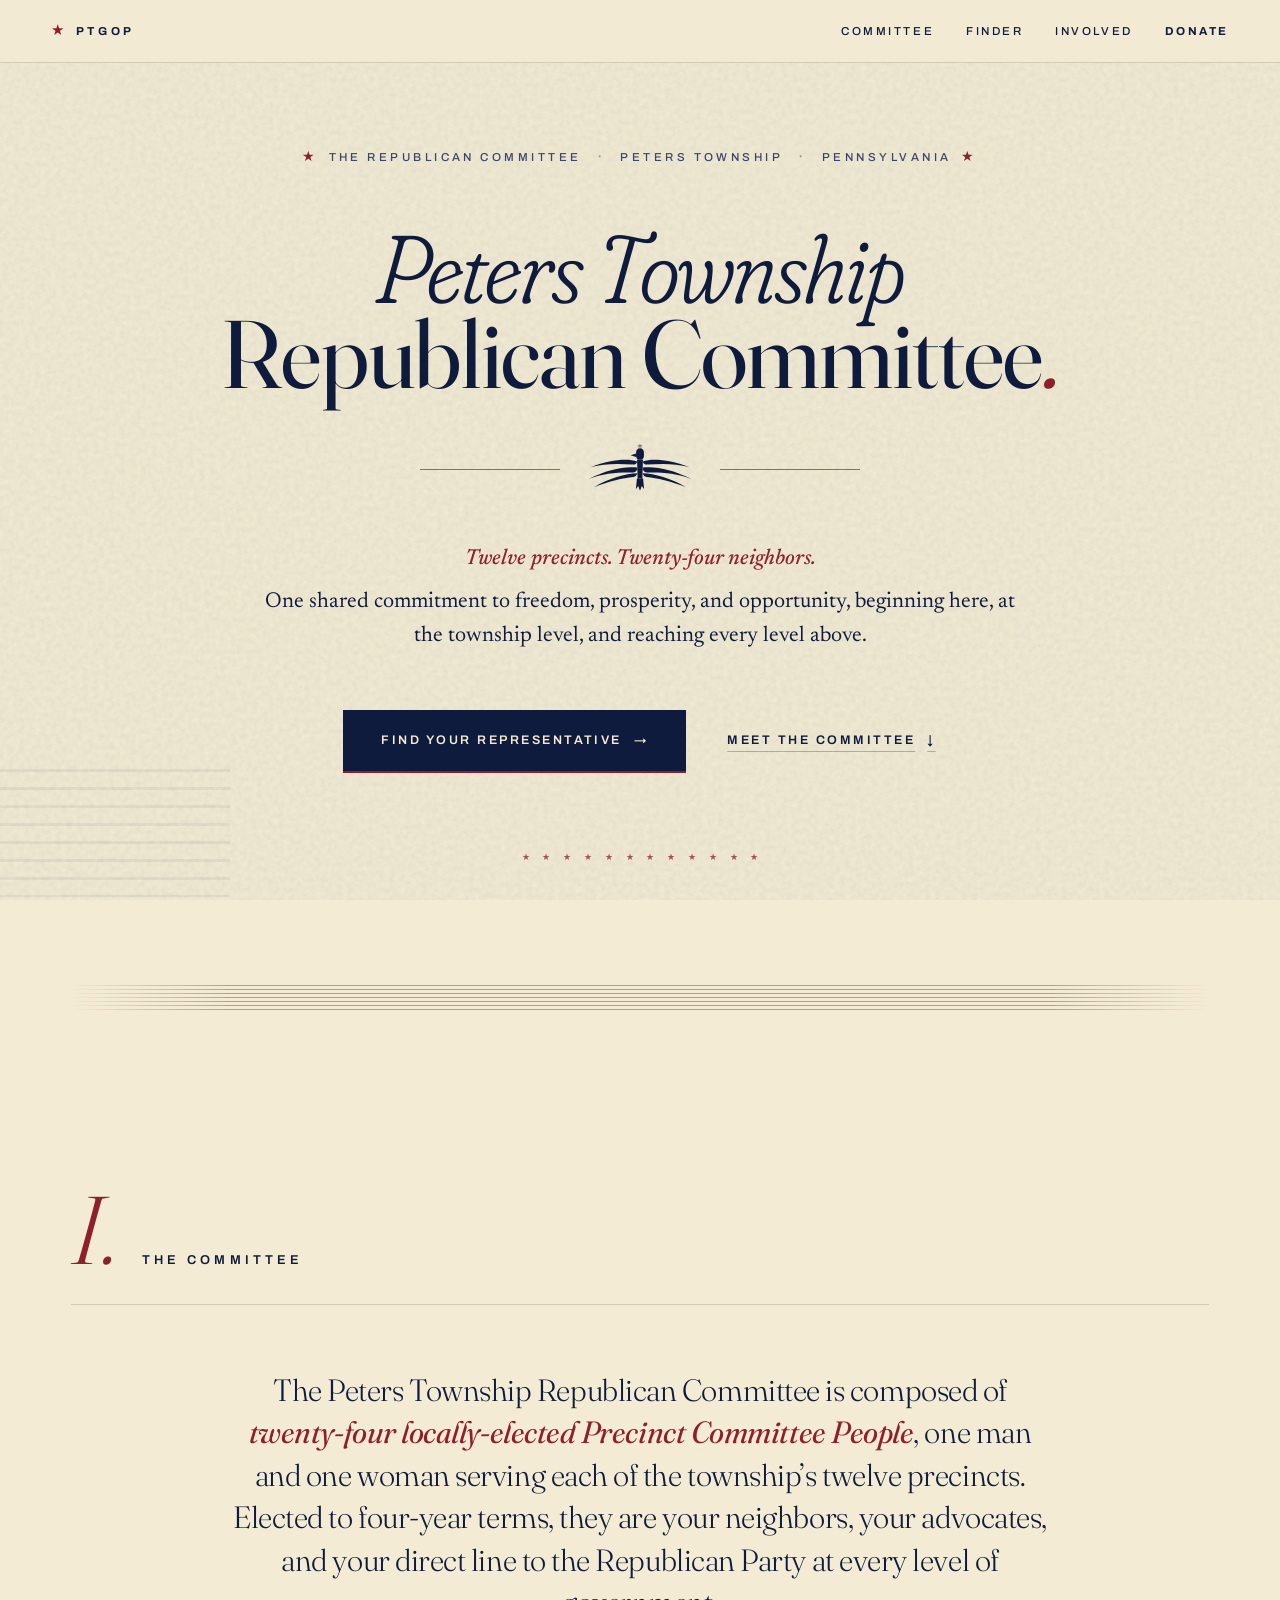
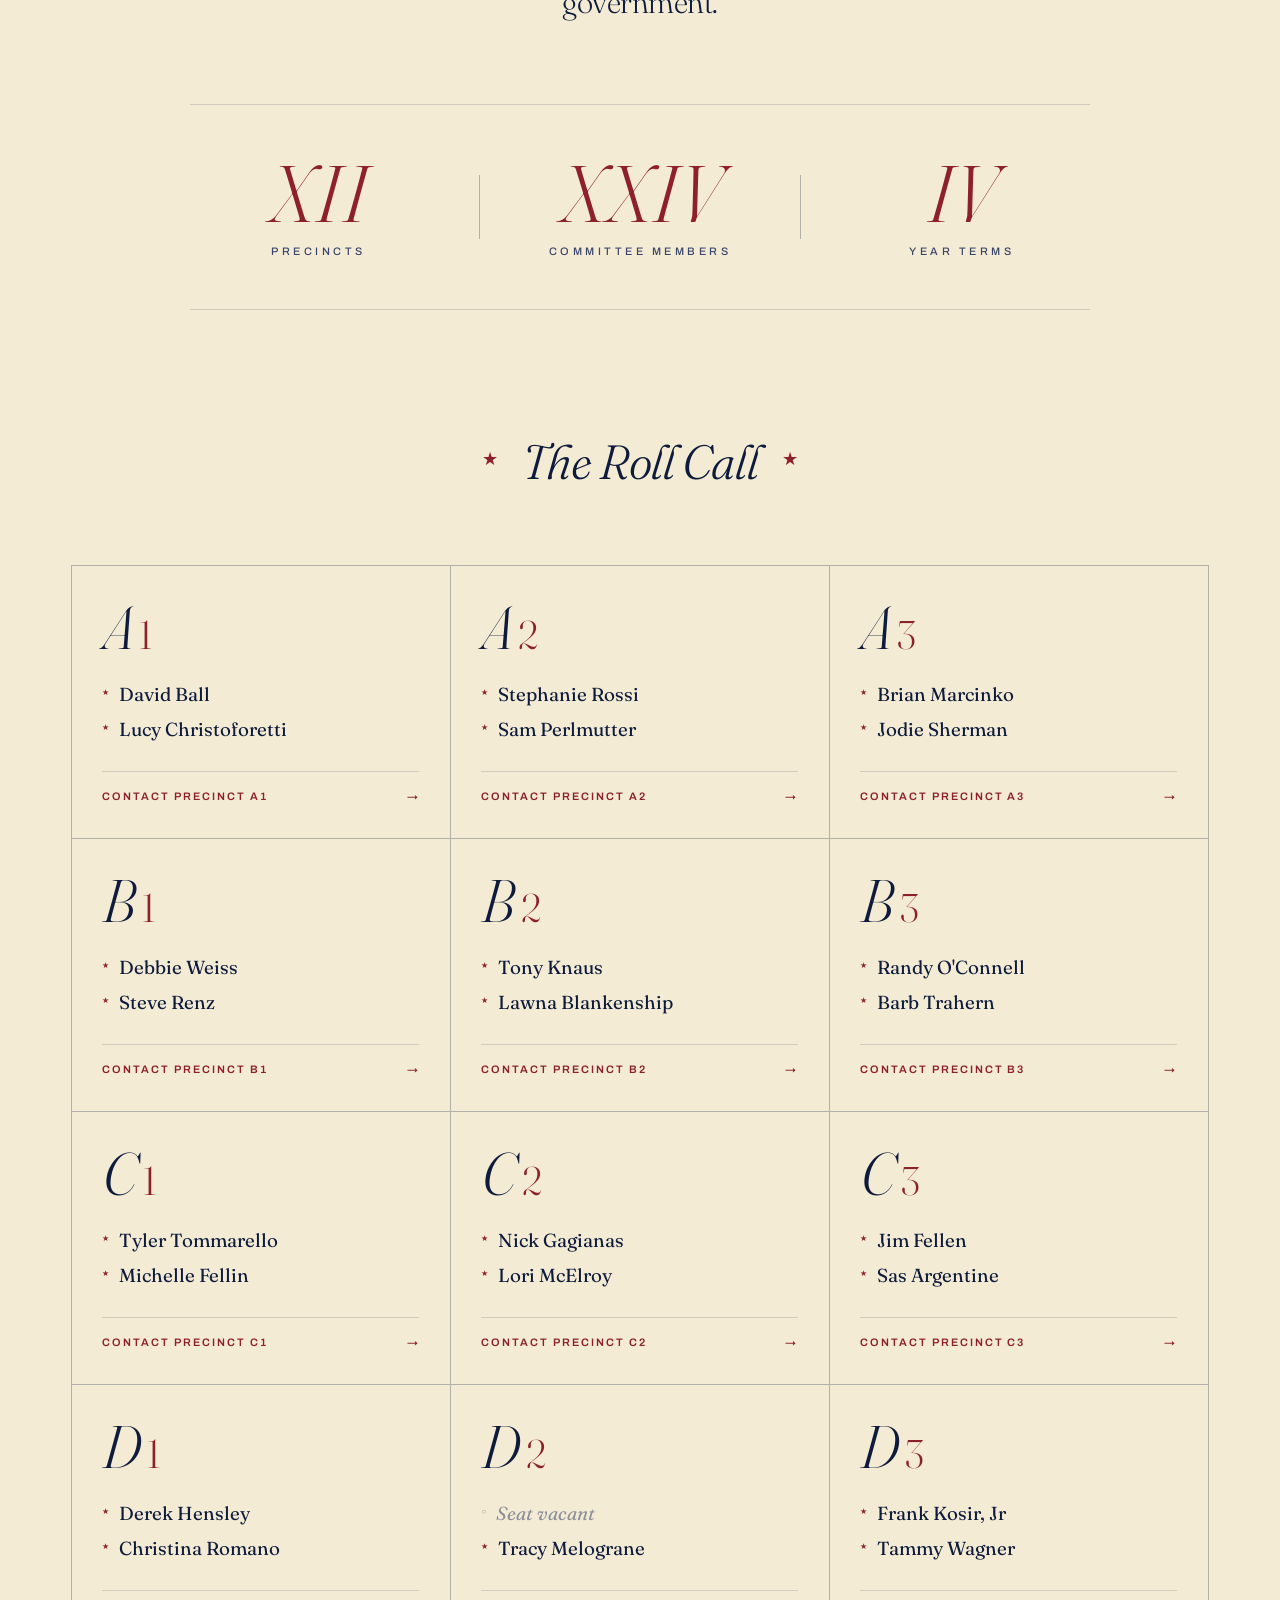
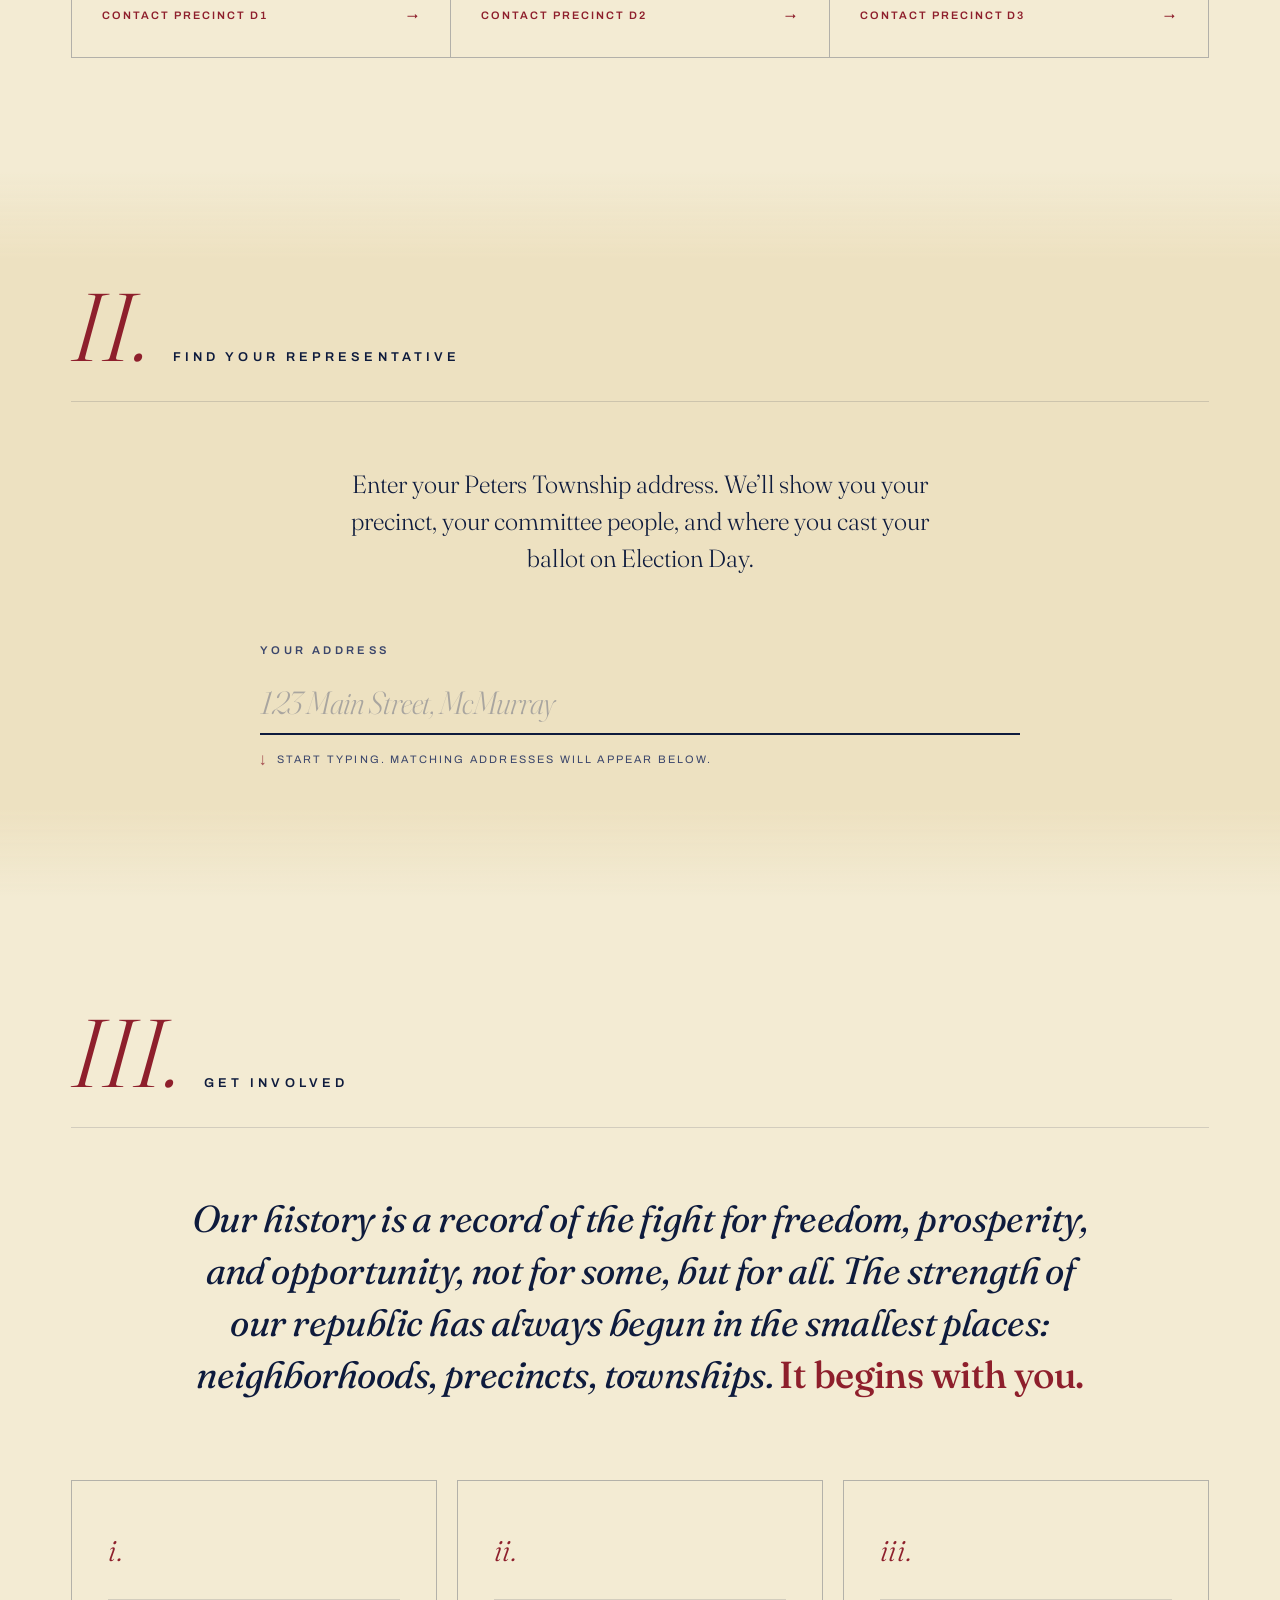
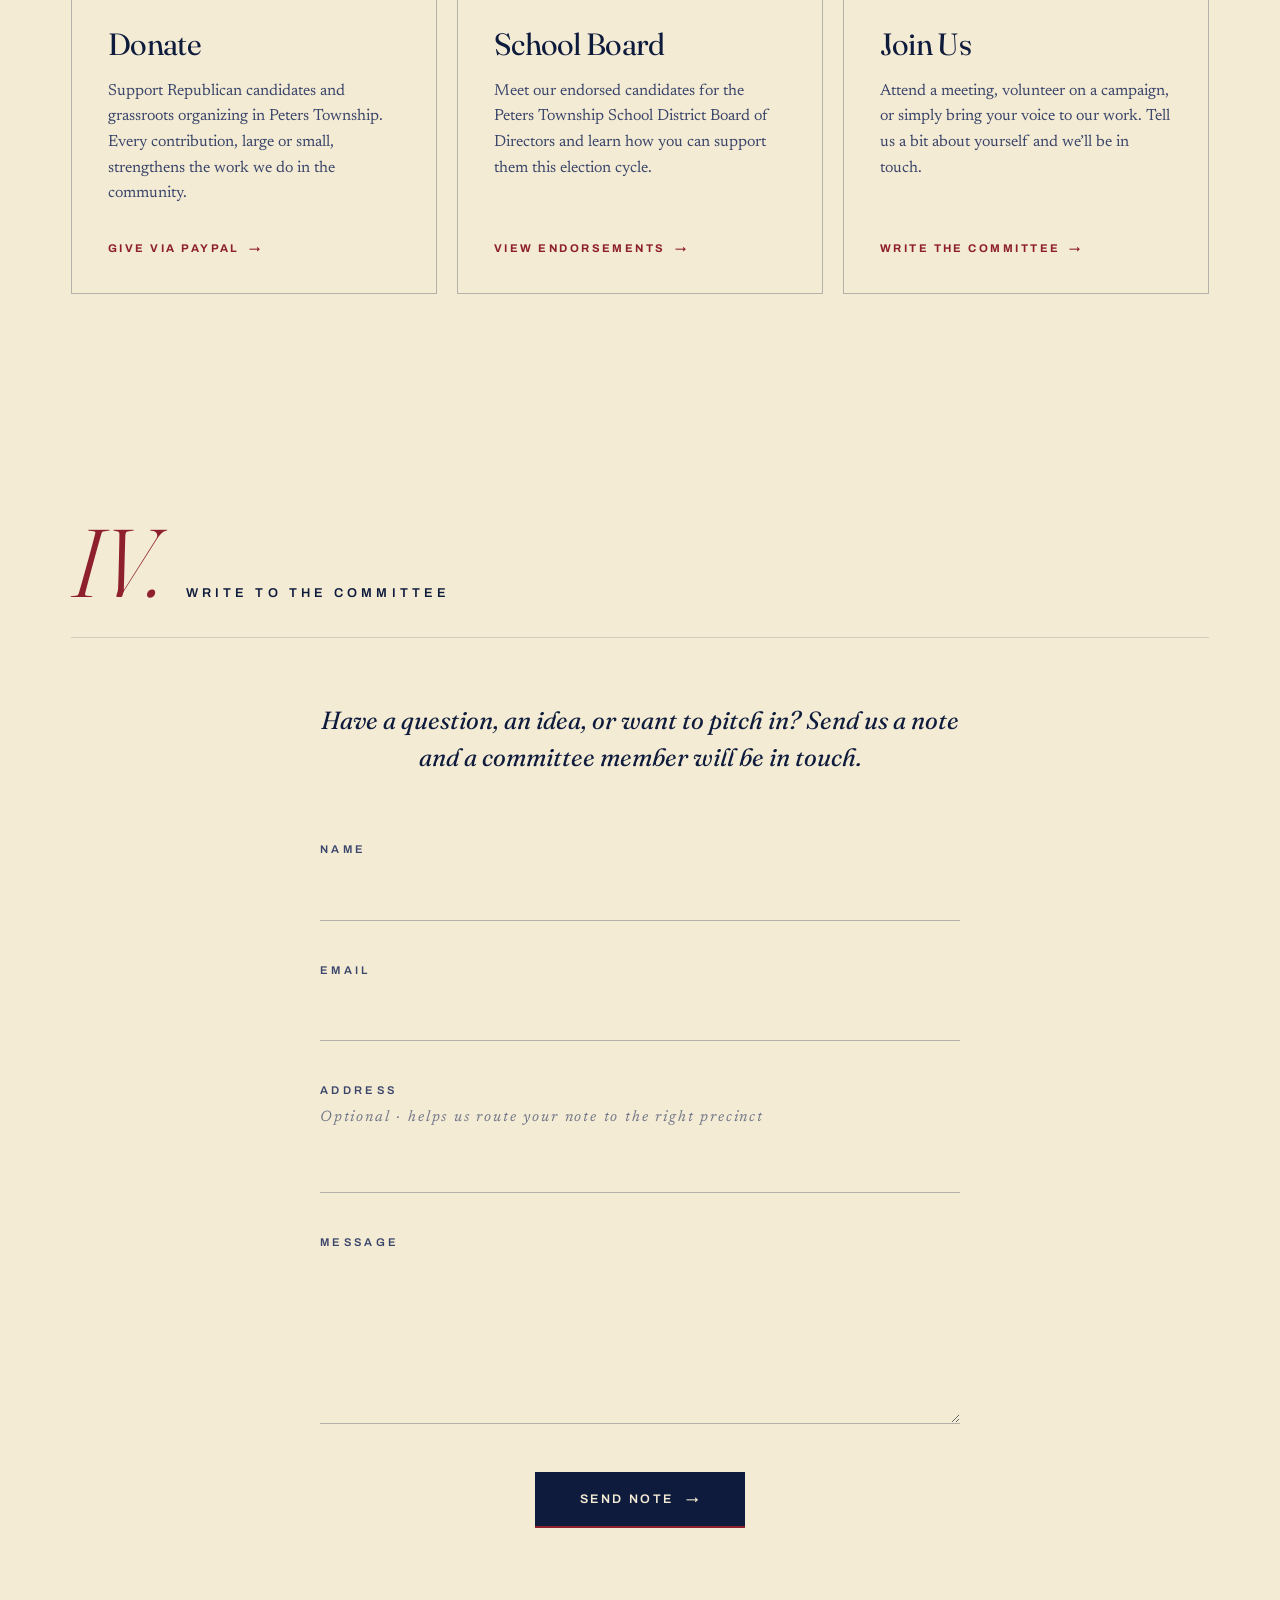
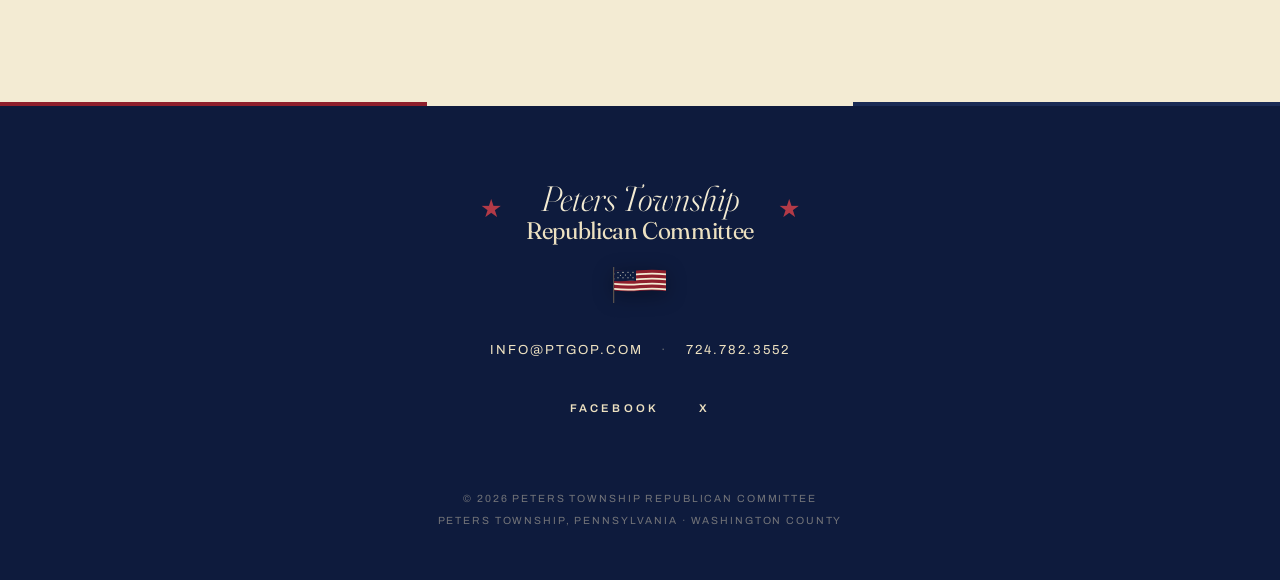
==== index.html @ 73dcf843 "Initial commit" ====
<!doctype html>
<html lang="en">
<head>
  <meta charset="utf-8">
  <meta name="viewport" content="width=device-width, initial-scale=1">
  <title>Peters Township Republican Committee</title>
  <meta name="description" content="The Republican Committee of Peters Township, Pennsylvania. Twenty-four neighbors. Twelve precincts. One shared commitment.">
  <meta name="theme-color" content="#F3EBD3">
  <meta property="og:title" content="Peters Township Republican Committee">
  <meta property="og:description" content="Twelve precincts. Twenty-four neighbors. Find yours.">
  <meta property="og:type" content="website">

  <link rel="icon" type="image/svg+xml" href="favicon.svg">

  <link rel="preconnect" href="https://fonts.googleapis.com">
  <link rel="preconnect" href="https://fonts.gstatic.com" crossorigin>
  <link href="https://fonts.googleapis.com/css2?family=Fraunces:ital,opsz,wght@0,9..144,200..800;1,9..144,200..800&family=Newsreader:ital,opsz,wght@0,6..72,200..700;1,6..72,200..700&family=Archivo:wght@300..800&display=swap" rel="stylesheet">

  <link rel="stylesheet" href="styles.css">
</head>
<body>

<div class="grain" aria-hidden="true"></div>

<header class="topbar">
  <a class="mark" href="#top" aria-label="PTGOP home">
    <span class="mark-star" aria-hidden="true">&#9733;</span>
    <span class="mark-text">PTGOP</span>
  </a>
  <nav class="nav" aria-label="Primary">
    <a href="#about">Committee</a>
    <a href="#finder">Finder</a>
    <a href="#involved">Involved</a>
    <a href="#donate" class="nav-cta">Donate</a>
  </nav>
</header>

<main id="top">

  <!-- HERO -->
  <section class="hero">
    <div class="hero-inner">
      <div class="hero-meta">
        <span class="hero-meta-star" aria-hidden="true">&#9733;</span>
        <span>The Republican Committee</span>
        <span class="dot" aria-hidden="true">&#183;</span>
        <span>Peters Township</span>
        <span class="dot" aria-hidden="true">&#183;</span>
        <span>Pennsylvania</span>
        <span class="hero-meta-star" aria-hidden="true">&#9733;</span>
      </div>

      <h1 class="hero-title">
        <span class="hero-title-italic">Peters Township</span>
        <span class="hero-title-roman">Republican Committee<span class="period">.</span></span>
      </h1>

      <div class="hero-rule">
        <span class="hero-rule-line"></span>
        <svg class="hero-eagle" viewBox="0 0 140 60" aria-hidden="true" focusable="false">
          <!-- Heraldic spread-wing eagle, stylized silhouette -->
          <g fill="currentColor">
            <!-- Head -->
            <path d="M70 6c-2.6 0-4.6 2.2-4.6 5v4.2c0 1.8 1 3.3 2.5 4.1h4.2c1.5-.8 2.5-2.3 2.5-4.1V11c0-2.8-2-5-4.6-5z"/>
            <!-- Beak -->
            <path d="M65.4 12.2 59 14.4l6.4 1.8z"/>
            <!-- Neck + body -->
            <path d="M66.6 19.3h6.8l-.6 22.2h-5.6z"/>
            <!-- Tail fan -->
            <path d="m66.4 41.5-1.2 12.4 2.7-3.8 2.1 5.6 2.1-5.6 2.7 3.8-1.2-12.4z"/>
            <!-- Left wing: three feather layers -->
            <path d="M66.8 21.5c-12-3.8-32-1.8-54 6.5 15.5-4.2 32-4.2 49-2.8 2.7.2 4.5-1.4 5-3.7z"/>
            <path d="M66.8 28.7c-13.8-2.2-35.2 2.2-56.8 13.2 18-7 36.4-8 51.5-7.5 2.8.1 4.5-1.8 5.3-3.5z"/>
            <path d="M66.8 35.2c-13.5.3-33.2 5.8-50.6 16.4 18.6-7.4 33.5-10.8 46.2-12 2.4-.3 3.8-2 4.4-4.4z"/>
            <!-- Right wing: mirrored -->
            <path d="M73.2 21.5c12-3.8 32-1.8 54 6.5-15.5-4.2-32-4.2-49-2.8-2.7.2-4.5-1.4-5-3.7z"/>
            <path d="M73.2 28.7c13.8-2.2 35.2 2.2 56.8 13.2-18-7-36.4-8-51.5-7.5-2.8.1-4.5-1.8-5.3-3.5z"/>
            <path d="M73.2 35.2c13.5.3 33.2 5.8 50.6 16.4-18.6-7.4-33.5-10.8-46.2-12-2.4-.3-3.8-2-4.4-4.4z"/>
            <!-- Tiny shield on chest (subtle flag motif) -->
            <rect x="67.2" y="22.8" width="5.6" height="2" opacity="0.0"/>
          </g>
          <!-- Small star above the eagle's head -->
          <polygon points="70,0.5 70.9,2.6 73.2,2.6 71.3,4 72.1,6.1 70,4.8 67.9,6.1 68.7,4 66.8,2.6 69.1,2.6" fill="currentColor" opacity="0.55"/>
        </svg>
        <span class="hero-rule-line"></span>
      </div>

      <p class="hero-tagline">
        <span class="hero-tagline-lede"><em>Twelve precincts. Twenty-four neighbors.</em></span>
        One shared commitment to freedom, prosperity, and opportunity,
        beginning here, at the township level, and reaching every level above.
      </p>

      <div class="hero-cta">
        <a href="#finder" class="btn btn-primary">
          Find Your Representative
          <span class="btn-arrow" aria-hidden="true">&rarr;</span>
        </a>
        <a href="#about" class="btn btn-link">
          Meet the Committee
          <span aria-hidden="true">&darr;</span>
        </a>
      </div>

      <div class="hero-stars" aria-hidden="true" title="One for each of the twelve precincts">
        <span>&#9733;</span><span>&#9733;</span><span>&#9733;</span>
        <span>&#9733;</span><span>&#9733;</span><span>&#9733;</span>
        <span>&#9733;</span><span>&#9733;</span><span>&#9733;</span>
        <span>&#9733;</span><span>&#9733;</span><span>&#9733;</span>
      </div>
    </div>
  </section>

  <!-- Thirteen hairline stripes - a restrained flag motif, reading as "flag" only to those paying attention -->
  <div class="flag-sash reveal" aria-hidden="true"></div>

  <!-- ABOUT / COMMITTEE -->
  <section class="section section-about" id="about">
    <div class="section-label reveal">
      <span class="section-numeral">I.</span>
      <span class="section-name">The Committee</span>
    </div>

    <div class="about-lede reveal">
      <p>
        The Peters Township Republican Committee is composed of
        <em>twenty-four locally-elected Precinct Committee People</em>,
        one man and one woman serving each of the township&#8217;s twelve precincts.
        Elected to four-year terms, they are your neighbors, your advocates,
        and your direct line to the Republican Party at every level of government.
      </p>
    </div>

    <div class="stats reveal">
      <div class="stat">
        <div class="stat-numeral">XII</div>
        <div class="stat-label">Precincts</div>
      </div>
      <div class="stat-rule" aria-hidden="true"></div>
      <div class="stat">
        <div class="stat-numeral">XXIV</div>
        <div class="stat-label">Committee Members</div>
      </div>
      <div class="stat-rule" aria-hidden="true"></div>
      <div class="stat">
        <div class="stat-numeral">IV</div>
        <div class="stat-label">Year Terms</div>
      </div>
    </div>

    <div class="rollcall-header reveal">
      <span class="rollcall-star" aria-hidden="true">&#9733;</span>
      <h2>The Roll Call</h2>
      <span class="rollcall-star" aria-hidden="true">&#9733;</span>
    </div>

    <div class="rollcall reveal" id="rollcall" role="list"></div>
  </section>

  <!-- FINDER -->
  <section class="section-wrap section-finder-wrap">
    <section class="section section-finder" id="finder">
      <div class="section-label reveal">
        <span class="section-numeral">II.</span>
        <span class="section-name">Find Your Representative</span>
      </div>

      <div class="finder-lede reveal">
        <p>
          Enter your Peters Township address. We&#8217;ll show you your precinct,
          your committee people, and where you cast your ballot on Election Day.
        </p>
      </div>

      <div class="finder-app reveal">
        <div class="finder-search">
          <label for="addressInput" class="finder-label">Your Address</label>
          <div class="finder-input-wrap">
            <input
              type="search"
              id="addressInput"
              class="finder-input"
              placeholder="123 Main Street, McMurray"
              autocomplete="off"
              spellcheck="false"
              enterkeyhint="search"
              aria-describedby="addressHint"
            >
            <span class="finder-input-icon" aria-hidden="true">&rarr;</span>
          </div>
          <p id="addressHint" class="finder-hint">
            <span aria-hidden="true">&darr;</span>
            Start typing. Matching addresses will appear below.
          </p>
        </div>

        <div class="finder-suggestions" id="suggestions" hidden role="listbox" aria-label="Address suggestions"></div>

        <div class="finder-loading" id="loading" hidden>
          <span class="loading-pulse" aria-hidden="true"></span>
          <span>Consulting the records&hellip;</span>
        </div>

        <div class="finder-result" id="result" hidden></div>

        <div class="finder-empty" id="empty" hidden>
          <p>
            We couldn&#8217;t match that address to a Peters Township precinct.
            If you live in the township, try a different format, or
            <a href="mailto:info@ptgop.com">reach out to the committee directly</a>.
          </p>
        </div>
      </div>
    </section>
  </section>

  <!-- GET INVOLVED -->
  <section class="section section-involved" id="involved">
    <div class="section-label reveal">
      <span class="section-numeral">III.</span>
      <span class="section-name">Get Involved</span>
    </div>

    <div class="involved-statement reveal">
      <p>
        Our history is a record of the fight for freedom, prosperity, and
        opportunity, not for some, but for all. The strength of our
        republic has always begun in the smallest places: neighborhoods,
        precincts, townships. <em>It begins with you.</em>
      </p>
    </div>

    <div class="involved-grid reveal">
      <a href="https://www.paypal.com/donate?hosted_button_id=KBWXP5UV9QCAQ" target="_blank" rel="noopener noreferrer" class="action-card" id="donate">
        <div class="action-numeral">i.</div>
        <h3 class="action-title">Donate</h3>
        <p class="action-desc">
          Support Republican candidates and grassroots organizing in
          Peters Township. Every contribution, large or small, strengthens
          the work we do in the community.
        </p>
        <span class="action-cta">Give via PayPal <span aria-hidden="true">&rarr;</span></span>
      </a>

      <a href="#" class="action-card">
        <div class="action-numeral">ii.</div>
        <h3 class="action-title">School Board</h3>
        <p class="action-desc">
          Meet our endorsed candidates for the Peters Township School
          District Board of Directors and learn how you can support them
          this election cycle.
        </p>
        <span class="action-cta">View Endorsements <span aria-hidden="true">&rarr;</span></span>
      </a>

      <a href="#contact" class="action-card">
        <div class="action-numeral">iii.</div>
        <h3 class="action-title">Join Us</h3>
        <p class="action-desc">
          Attend a meeting, volunteer on a campaign, or simply bring your
          voice to our work. Tell us a bit about yourself and we&#8217;ll
          be in touch.
        </p>
        <span class="action-cta">Write the Committee <span aria-hidden="true">&rarr;</span></span>
      </a>
    </div>
  </section>

  <!-- CONTACT -->
  <section class="section section-contact" id="contact">
    <div class="section-label reveal">
      <span class="section-numeral">IV.</span>
      <span class="section-name">Write to the Committee</span>
    </div>

    <div class="contact-lede reveal">
      <p>
        Have a question, an idea, or want to pitch in?
        Send us a note and a committee member will be in touch.
      </p>
    </div>

    <form class="contact-form reveal"
          id="contactForm"
          action="https://formspree.io/f/mkokqgjg"
          method="POST"
          novalidate>
      <div class="contact-field">
        <label for="contactName" class="contact-label">Name</label>
        <input type="text" id="contactName" name="name" class="contact-input" required autocomplete="name">
      </div>

      <div class="contact-field">
        <label for="contactEmail" class="contact-label">Email</label>
        <input type="email" id="contactEmail" name="email" class="contact-input" required autocomplete="email">
      </div>

      <div class="contact-field">
        <label for="contactAddress" class="contact-label">
          Address
          <span class="contact-optional">Optional &middot; helps us route your note to the right precinct</span>
        </label>
        <input type="text" id="contactAddress" name="address" class="contact-input" autocomplete="street-address">
      </div>

      <div class="contact-field">
        <label for="contactMessage" class="contact-label">Message</label>
        <textarea id="contactMessage" name="message" class="contact-textarea" rows="5" required></textarea>
      </div>

      <!-- Honeypot: must stay empty. Bots fill it and get silently rejected by Formspree. -->
      <input type="text" name="_gotcha" tabindex="-1" autocomplete="off" aria-hidden="true" class="contact-honeypot">

      <div class="contact-submit">
        <button type="submit" class="btn btn-primary">
          Send Note
          <span class="btn-arrow" aria-hidden="true">&rarr;</span>
        </button>
        <p class="contact-error" id="contactError" hidden></p>
      </div>
    </form>

    <div class="contact-success" id="contactSuccess" hidden>
      <h3 class="contact-success-title">Note received.</h3>
      <p class="contact-success-text">Thank you for reaching out. A committee member will be in touch shortly.</p>
    </div>
  </section>

</main>

<footer class="footer">
  <div class="footer-stripe" aria-hidden="true"></div>

  <div class="footer-inner">
    <div class="footer-mark">
      <span class="footer-star" aria-hidden="true">&#9733;</span>
      <div class="footer-mark-text">
        <div class="footer-name-lg">Peters Township</div>
        <div class="footer-name-sm">Republican Committee</div>
      </div>
      <span class="footer-star" aria-hidden="true">&#9733;</span>
    </div>

    <svg class="footer-flag" viewBox="0 0 56 36" xmlns="http://www.w3.org/2000/svg" aria-hidden="true" focusable="false">
      <!-- Pole -->
      <rect x="1.2" y="0" width="1" height="36" fill="#B89968" opacity="0.55"/>
      <!-- Flag body (waving via two slight arcs top & bottom) -->
      <path d="M2.2 3
               Q15 4.4 28 3.2
               Q41 2 54 3.4
               L54 24
               Q41 22.6 28 23.8
               Q15 25 2.2 23.6 Z" fill="#8E1F2C"/>
      <!-- Cream stripes (6 of them, alternating with red) -->
      <path d="M2.2 6 Q15 7.4 28 6.2 Q41 5 54 6.4 L54 8.2 Q41 6.8 28 8 Q15 9.2 2.2 7.8 Z" fill="#F3EBD3"/>
      <path d="M2.2 11 Q15 12.4 28 11.2 Q41 10 54 11.4 L54 13.2 Q41 11.8 28 13 Q15 14.2 2.2 12.8 Z" fill="#F3EBD3"/>
      <path d="M2.2 16 Q15 17.4 28 16.2 Q41 15 54 16.4 L54 18.2 Q41 16.8 28 18 Q15 19.2 2.2 17.8 Z" fill="#F3EBD3"/>
      <path d="M2.2 21 Q15 22.4 28 21.2 Q41 20 54 21.4 L54 23.2 Q41 21.8 28 23 Q15 24.2 2.2 22.8 Z" fill="#F3EBD3"/>
      <!-- Canton -->
      <path d="M2.2 3 Q10 3.6 18 2.8 Q22 2.4 24 3 L24 14 Q22 13.4 18 13.8 Q10 14.6 2.2 14 Z" fill="#0E1B3D"/>
      <!-- Stars in canton (simple dots) -->
      <g fill="#F3EBD3">
        <circle cx="6" cy="5.6" r="0.55"/>
        <circle cx="11" cy="5.4" r="0.55"/>
        <circle cx="16" cy="5.2" r="0.55"/>
        <circle cx="21" cy="5.2" r="0.55"/>
        <circle cx="8.4" cy="8.2" r="0.55"/>
        <circle cx="13.4" cy="8" r="0.55"/>
        <circle cx="18.5" cy="8" r="0.55"/>
        <circle cx="6" cy="10.8" r="0.55"/>
        <circle cx="11" cy="10.8" r="0.55"/>
        <circle cx="16" cy="10.8" r="0.55"/>
        <circle cx="21" cy="10.8" r="0.55"/>
      </g>
    </svg>

    <div class="footer-contact">
      <a href="mailto:info@ptgop.com">info@ptgop.com</a>
      <span class="dot" aria-hidden="true">&#183;</span>
      <a href="tel:+17247823552">724.782.3552</a>
    </div>

    <div class="footer-social">
      <a href="https://www.facebook.com/profile.php?id=100064739074192&amp;mibextid=LQQJ4d" target="_blank" rel="noopener noreferrer">Facebook</a>
      <a href="https://twitter.com/ptgop" target="_blank" rel="noopener noreferrer">X</a>
    </div>

    <div class="footer-fineprint">
      <p>&copy; <span id="year"></span> Peters Township Republican Committee</p>
      <p>Peters Township, Pennsylvania &middot; Washington County</p>
    </div>
  </div>
</footer>

<script src="app.js"></script>
</body>
</html>
---- styles.css ----
/* =========================================================
   PTGOP - Civic Broadsheet
   Peters Township Republican Committee
   ========================================================= */

:root {
  /* Paper */
  --cream: #F3EBD3;
  --cream-2: #EDE1C1;
  --cream-3: #E2D3A6;

  /* Ink (navy) */
  --ink: #0E1B3D;
  --ink-2: #1A2B55;
  --ink-soft: #3A456B;

  /* Accent (oxblood) */
  --blood: #8E1F2C;
  --blood-deep: #6D151F;
  --blood-light: #B23A47;

  /* Secondary accent (brass) */
  --brass: #B89968;
  --brass-deep: #8B6F3E;

  /* Rules */
  --rule: rgba(14, 27, 61, 0.14);
  --rule-2: rgba(14, 27, 61, 0.28);
  --rule-strong: rgba(14, 27, 61, 0.55);

  --max: 1240px;
  --gutter: clamp(1.5rem, 4vw, 4rem);

  --serif: 'Fraunces', 'Newsreader', Georgia, serif;
  --body: 'Newsreader', Georgia, 'Iowan Old Style', serif;
  --ui: 'Archivo', 'Helvetica Neue', sans-serif;
}

*, *::before, *::after { box-sizing: border-box; }
html, body { margin: 0; padding: 0; }
html { scroll-behavior: smooth; }

/* The `hidden` attribute must win over component display rules (flex/grid).
   Without this, display:flex on .finder-loading keeps the spinner visible
   even when hidden=true. */
[hidden] { display: none !important; }

body {
  background: var(--cream);
  color: var(--ink);
  font-family: var(--body);
  font-size: 1.0625rem;
  line-height: 1.65;
  -webkit-font-smoothing: antialiased;
  -moz-osx-font-smoothing: grayscale;
  text-rendering: optimizeLegibility;
  overflow-x: hidden;
  font-feature-settings: "kern" 1, "liga" 1;
}

img { max-width: 100%; display: block; }
a { color: var(--ink); }

::selection { background: var(--blood); color: var(--cream); }

/* Subtle paper grain overlay */
.grain {
  position: fixed; inset: 0;
  pointer-events: none; z-index: 1;
  opacity: 0.35;
  mix-blend-mode: multiply;
  background-image: url("data:image/svg+xml;utf8,<svg xmlns='http://www.w3.org/2000/svg' viewBox='0 0 200 200'><filter id='n'><feTurbulence type='fractalNoise' baseFrequency='0.85' numOctaves='2' seed='7'/><feColorMatrix values='0 0 0 0 0.055 0 0 0 0 0.106 0 0 0 0 0.239 0 0 0 0.24 0'/></filter><rect width='100%' height='100%' filter='url(%23n)'/></svg>");
}

.dot { opacity: 0.5; margin: 0 0.35em; }

/* =========================================================
   TOP BAR
   ========================================================= */

.topbar {
  position: fixed;
  top: 0; left: 0; right: 0;
  z-index: 50;
  display: flex;
  align-items: center;
  justify-content: space-between;
  padding: 1.1rem var(--gutter);
  background: color-mix(in srgb, var(--cream) 88%, transparent);
  -webkit-backdrop-filter: blur(14px) saturate(1.1);
  backdrop-filter: blur(14px) saturate(1.1);
  border-bottom: 1px solid var(--rule);
  font-family: var(--ui);
  font-size: 0.72rem;
  letter-spacing: 0.22em;
  text-transform: uppercase;
  font-weight: 500;
}

.mark {
  display: inline-flex; align-items: center; gap: 0.55rem;
  text-decoration: none; color: var(--ink);
}
.mark-star { color: var(--blood); font-size: 0.95rem; line-height: 1; }
.mark-text { font-weight: 700; letter-spacing: 0.32em; }

.nav { display: flex; align-items: center; gap: 2rem; }
.nav a {
  color: var(--ink);
  text-decoration: none;
  position: relative;
  padding: 0.25rem 0;
}
.nav a::after {
  content: '';
  position: absolute; left: 0; bottom: -3px;
  height: 1px; width: 0;
  background: currentColor;
  transition: width 0.3s cubic-bezier(0.2, 0.6, 0.2, 1);
}
.nav a:hover::after { width: 100%; }
.nav-cta { color: var(--blood); font-weight: 700; }
.nav-cta::after { background: var(--blood); }

@media (max-width: 720px) {
  .nav { gap: 1rem; }
  .nav a:not(.nav-cta) { display: none; }
}

/* =========================================================
   HERO
   ========================================================= */

.hero {
  min-height: 100vh;
  padding: 9rem var(--gutter) 5rem;
  display: flex;
  align-items: center;
  justify-content: center;
  position: relative;
  z-index: 2;
}

/* Hairline flag sash - seven oxblood hairlines with six gaps between,
   13 bands total. Content-width, centered. Subtle tribute, purely editorial. */
.flag-sash {
  max-width: var(--max);
  margin: 0 auto;
  padding: 2.5rem var(--gutter) 4rem;
  position: relative;
  z-index: 2;
}
.flag-sash::before {
  content: '';
  display: block;
  height: 25px;
  background-image: repeating-linear-gradient(
    to bottom,
    var(--blood) 0 1px,
    transparent 1px 4px
  );
  opacity: 0.42;
  mask-image: linear-gradient(
    to right,
    transparent 0%,
    black 14%,
    black 86%,
    transparent 100%
  );
  -webkit-mask-image: linear-gradient(
    to right,
    transparent 0%,
    black 14%,
    black 86%,
    transparent 100%
  );
}

.hero::after {
  /* and a bottom-left mirror */
  content: '';
  position: absolute;
  bottom: 3rem; left: 0;
  width: clamp(120px, 18vw, 240px);
  height: clamp(70px, 10vw, 130px);
  background-image: repeating-linear-gradient(
    to bottom,
    var(--ink) 0 3px,
    transparent 3px 18px
  );
  opacity: 0.06;
  pointer-events: none;
}

.hero-inner {
  max-width: var(--max);
  width: 100%;
  text-align: center;
  position: relative;
  z-index: 1;
}

.hero-meta {
  display: inline-flex;
  align-items: center;
  flex-wrap: wrap;
  justify-content: center;
  gap: 0.6rem;
  font-family: var(--ui);
  font-size: 0.72rem;
  font-weight: 500;
  letter-spacing: 0.3em;
  text-transform: uppercase;
  color: var(--ink-soft);
  margin-bottom: 3.5rem;
}
.hero-meta-star { color: var(--blood); font-size: 0.9rem; }
.hero-meta .dot { font-size: 1rem; }

/* Title */
.hero-title {
  font-family: var(--serif);
  color: var(--ink);
  margin: 0 0 3rem;
  line-height: 0.88;
  letter-spacing: -0.035em;
  font-weight: 300;
  font-feature-settings: "ss01" 1, "ss02" 1;
}
.hero-title-italic,
.hero-title-roman {
  display: block;
  font-size: clamp(2.5rem, 7.5vw, 7rem);
}
.hero-title-italic {
  font-style: italic;
  font-weight: 300;
  font-variation-settings: "opsz" 144, "SOFT" 100;
}
.hero-title-roman {
  font-style: normal;
  font-weight: 400;
  font-variation-settings: "opsz" 144;
}
.hero-title .period {
  color: var(--blood);
  font-style: italic;
}

/* Rule with star */
.hero-rule {
  display: flex;
  align-items: center;
  justify-content: center;
  gap: 1.25rem;
  margin-bottom: 3rem;
}
.hero-rule-line {
  height: 1px;
  background: var(--rule-strong);
  width: min(140px, 26vw);
}
.hero-eagle {
  width: clamp(80px, 11vw, 120px);
  height: auto;
  color: var(--ink);
  display: block;
  flex-shrink: 0;
  transform-origin: center;
  transition: transform 0.6s cubic-bezier(0.2, 0.6, 0.2, 1);
}
.hero-eagle:hover { transform: scale(1.04); }

/* Tagline */
.hero-tagline {
  font-family: var(--body);
  font-size: clamp(1.125rem, 1.7vw, 1.45rem);
  line-height: 1.55;
  max-width: 760px;
  margin: 0 auto 3.5rem;
  color: var(--ink);
}
.hero-tagline em {
  font-style: italic;
  color: var(--blood);
  font-weight: 500;
}
.hero-tagline-lede {
  display: block;
  margin-bottom: 0.6rem;
}

/* CTAs */
.hero-cta {
  display: flex;
  flex-wrap: wrap;
  gap: 1.25rem 2.5rem;
  justify-content: center;
  align-items: center;
  margin-bottom: 5rem;
}

.btn {
  font-family: var(--ui);
  font-size: 0.78rem;
  font-weight: 600;
  letter-spacing: 0.2em;
  text-transform: uppercase;
  text-decoration: none;
  display: inline-flex;
  align-items: center;
  gap: 0.75rem;
  transition: all 0.3s cubic-bezier(0.2, 0.6, 0.2, 1);
  border: 1.5px solid transparent;
  cursor: pointer;
}
.btn-primary {
  background: var(--ink);
  color: var(--cream);
  padding: 1.2rem 2.3rem;
  box-shadow: 0 2px 0 0 var(--blood);
}
.btn-primary:hover {
  background: var(--blood);
  transform: translateY(-2px);
  box-shadow: 0 18px 40px -14px rgba(142, 31, 44, 0.55),
              0 2px 0 0 var(--ink);
}
.btn-primary .btn-arrow { transition: transform 0.3s ease; }
.btn-primary:hover .btn-arrow { transform: translateX(5px); }

.btn-link {
  color: var(--ink);
  background: transparent;
  padding: 1rem 0;
  text-decoration: underline;
  text-decoration-color: var(--rule-2);
  text-underline-offset: 7px;
  text-decoration-thickness: 1px;
  transition: text-decoration-color 0.3s ease, color 0.3s ease;
}
.btn-link:hover {
  color: var(--blood);
  text-decoration-color: var(--blood);
}

/* 12-star row */
.hero-stars {
  display: flex;
  justify-content: center;
  align-items: center;
  gap: clamp(0.5rem, 1vw, 1.1rem);
  font-size: 0.55rem;
  color: var(--blood);
  opacity: 0.75;
}
.hero-stars span {
  display: inline-block;
  transform-origin: center;
}

/* =========================================================
   SECTIONS
   ========================================================= */

.section {
  max-width: var(--max);
  margin: 0 auto;
  padding: 7rem var(--gutter);
  position: relative;
  z-index: 2;
}

.section-wrap {
  position: relative;
  z-index: 2;
}

.section-label {
  display: flex;
  align-items: baseline;
  gap: 1.5rem;
  margin-bottom: 4rem;
  padding-bottom: 2rem;
  border-bottom: 1px solid var(--rule);
}
.section-numeral {
  font-family: var(--serif);
  font-style: italic;
  font-weight: 300;
  font-size: clamp(3.25rem, 8vw, 6rem);
  color: var(--blood);
  line-height: 0.9;
  letter-spacing: 0.01em;
}
.section-name {
  font-family: var(--ui);
  font-size: clamp(0.75rem, 1vw, 0.9rem);
  font-weight: 600;
  letter-spacing: 0.32em;
  text-transform: uppercase;
  color: var(--ink);
}

/* =========================================================
   ABOUT / COMMITTEE
   ========================================================= */

.about-lede {
  max-width: 820px;
  margin: 0 auto 5rem;
  text-align: center;
}
.about-lede p {
  font-family: var(--serif);
  font-weight: 300;
  font-size: clamp(1.375rem, 2.4vw, 2rem);
  line-height: 1.38;
  letter-spacing: -0.015em;
  color: var(--ink);
  margin: 0;
  font-variation-settings: "opsz" 72;
}
.about-lede em {
  font-style: italic;
  font-weight: 400;
  color: var(--blood);
}

/* Stats */
.stats {
  display: flex;
  align-items: center;
  justify-content: center;
  gap: 2rem;
  margin: 0 auto 7rem;
  padding: 3rem 0;
  border-top: 1px solid var(--rule);
  border-bottom: 1px solid var(--rule);
  max-width: 900px;
}
.stat { text-align: center; flex: 1; }
.stat-numeral {
  font-family: var(--serif);
  font-style: italic;
  font-weight: 300;
  font-size: clamp(3rem, 7vw, 5rem);
  color: var(--blood);
  line-height: 1;
  margin-bottom: 0.65rem;
  letter-spacing: 0.02em;
  font-variation-settings: "opsz" 144;
}
.stat-label {
  font-family: var(--ui);
  font-size: 0.68rem;
  font-weight: 500;
  letter-spacing: 0.32em;
  text-transform: uppercase;
  color: var(--ink-soft);
}
.stat-rule {
  height: 64px;
  width: 1px;
  background: var(--rule-2);
}
@media (max-width: 640px) {
  .stats { flex-direction: column; gap: 2.5rem; }
  .stat-rule { width: 60px; height: 1px; }
}

/* Roll call header */
.rollcall-header {
  display: flex;
  align-items: center;
  justify-content: center;
  gap: 1.5rem;
  margin-bottom: 4rem;
  text-align: center;
}
.rollcall-header h2 {
  font-family: var(--serif);
  font-style: italic;
  font-weight: 300;
  font-size: clamp(2rem, 4vw, 3rem);
  letter-spacing: -0.02em;
  color: var(--ink);
  margin: 0;
}
.rollcall-star {
  color: var(--blood);
  font-size: 1.1rem;
}

/* Roll call grid */
.rollcall {
  display: grid;
  grid-template-columns: repeat(3, 1fr);
  border-top: 1px solid var(--rule-2);
  border-left: 1px solid var(--rule-2);
}
@media (max-width: 900px) { .rollcall { grid-template-columns: repeat(2, 1fr); } }
@media (max-width: 560px) { .rollcall { grid-template-columns: 1fr; } }

.precinct-card {
  padding: 2.25rem 1.9rem 2rem;
  border-right: 1px solid var(--rule-2);
  border-bottom: 1px solid var(--rule-2);
  position: relative;
  transition: background 0.3s ease;
  display: flex;
  flex-direction: column;
}
.precinct-card:hover {
  background: color-mix(in srgb, var(--cream-2) 65%, transparent);
}

.precinct-code {
  display: flex;
  align-items: baseline;
  gap: 0.35rem;
  font-family: var(--serif);
  font-weight: 300;
  margin-bottom: 1.5rem;
  color: var(--ink);
  line-height: 0.85;
  font-variation-settings: "opsz" 144;
}
.precinct-code-letter {
  font-size: 3.75rem;
  font-style: italic;
}
.precinct-code-number {
  font-size: 2.5rem;
  color: var(--blood);
  font-style: normal;
}

.precinct-persons {
  margin-bottom: 1.5rem;
  flex: 1;
}
.precinct-person {
  font-family: var(--serif);
  font-weight: 400;
  font-size: 1.18rem;
  line-height: 1.35;
  color: var(--ink);
  padding: 0.3rem 0;
  display: flex;
  align-items: center;
  gap: 0.6rem;
  font-variation-settings: "opsz" 24;
}
.precinct-person::before {
  content: '\2605';
  font-size: 0.5rem;
  color: var(--blood);
  transform: translateY(-2px);
}
.precinct-person.vacant {
  font-style: italic;
  color: var(--ink-soft);
  opacity: 0.55;
}
.precinct-person.vacant::before {
  content: '\25CB';
  color: var(--ink-soft);
}

.precinct-email {
  font-family: var(--ui);
  font-size: 0.68rem;
  font-weight: 600;
  letter-spacing: 0.18em;
  text-transform: uppercase;
  color: var(--blood);
  text-decoration: none;
  display: inline-flex;
  align-items: center;
  justify-content: space-between;
  padding-top: 1rem;
  border-top: 1px solid var(--rule);
  width: 100%;
  transition: color 0.2s ease;
}
.precinct-email:hover { color: var(--blood-deep); }
.precinct-email .arrow { transition: transform 0.2s ease; }
.precinct-email:hover .arrow { transform: translateX(3px); }

/* =========================================================
   FINDER
   ========================================================= */

.section-finder-wrap {
  background: linear-gradient(
    180deg,
    transparent 0%,
    var(--cream-2) 12%,
    var(--cream-2) 88%,
    transparent 100%
  );
  position: relative;
}
.section-finder-wrap::before,
.section-finder-wrap::after {
  content: '';
  position: absolute;
  left: 0; right: 0;
  height: 1px;
  background: var(--rule);
}
.section-finder-wrap::before { top: 0; opacity: 0; }
.section-finder-wrap::after { bottom: 0; opacity: 0; }

.finder-lede {
  max-width: 640px;
  margin: 0 auto 4rem;
  text-align: center;
}
.finder-lede p {
  font-family: var(--serif);
  font-weight: 300;
  font-size: clamp(1.2rem, 2vw, 1.55rem);
  line-height: 1.5;
  color: var(--ink);
  margin: 0;
  font-variation-settings: "opsz" 72;
}

.finder-app {
  max-width: 760px;
  margin: 0 auto;
}

.finder-search {
  margin-bottom: 1rem;
}

.finder-label {
  display: block;
  font-family: var(--ui);
  font-size: 0.7rem;
  font-weight: 600;
  letter-spacing: 0.3em;
  text-transform: uppercase;
  color: var(--ink-soft);
  margin-bottom: 1.1rem;
}

.finder-input-wrap {
  position: relative;
  border-bottom: 2px solid var(--ink);
  transition: border-color 0.3s ease;
  padding-right: 2.5rem;
}
.finder-input-wrap:focus-within {
  border-bottom-color: var(--blood);
}

.finder-input {
  width: 100%;
  background: transparent;
  border: 0;
  font-family: var(--serif);
  font-weight: 300;
  font-size: clamp(1.35rem, 2.6vw, 2rem);
  color: var(--ink);
  padding: 0.45rem 0 0.65rem 0;
  letter-spacing: -0.015em;
  line-height: 1.2;
  -webkit-appearance: none;
  appearance: none;
  font-variation-settings: "opsz" 144;
}
.finder-input:focus { outline: none; }
.finder-input::placeholder {
  color: var(--ink-soft);
  opacity: 0.38;
  font-style: italic;
}
.finder-input::-webkit-search-cancel-button {
  -webkit-appearance: none;
  appearance: none;
}

.finder-input-icon {
  position: absolute;
  right: 0.25rem;
  bottom: 0.65rem;
  color: var(--blood);
  font-family: var(--ui);
  font-size: 1.3rem;
  pointer-events: none;
  opacity: 0;
  transition: opacity 0.25s ease;
}
.finder-input-wrap:focus-within .finder-input-icon,
.finder-input:not(:placeholder-shown) + .finder-input-icon {
  opacity: 1;
}

.finder-hint {
  font-family: var(--ui);
  font-size: 0.68rem;
  letter-spacing: 0.2em;
  text-transform: uppercase;
  color: var(--ink-soft);
  margin: 1rem 0 0 0;
  display: flex;
  align-items: center;
  gap: 0.6rem;
}
.finder-hint span { color: var(--blood); opacity: 0.7; }

/* Suggestions */
.finder-suggestions {
  border-top: 1px solid var(--rule);
  margin-top: 2.5rem;
}
.suggestion {
  display: block;
  padding: 1.25rem 0 1.25rem 0;
  border-bottom: 1px solid var(--rule);
  color: var(--ink);
  text-decoration: none;
  cursor: pointer;
  font-family: var(--body);
  font-size: 1.05rem;
  transition: padding 0.3s cubic-bezier(0.2, 0.6, 0.2, 1), color 0.25s ease;
  position: relative;
  animation: slideIn 0.45s cubic-bezier(0.2, 0.6, 0.2, 1) both;
  background: none;
  border-left: 0; border-right: 0; border-top: 0;
  width: 100%;
  text-align: left;
}
.suggestion::before {
  content: '\2192';
  position: absolute;
  left: 0; top: 50%;
  transform: translate(-8px, -50%);
  opacity: 0;
  color: var(--blood);
  transition: opacity 0.25s ease, transform 0.25s ease;
}
.suggestion:hover,
.suggestion:focus-visible {
  padding-left: 1.75rem;
  color: var(--blood);
  outline: none;
}
.suggestion:hover::before,
.suggestion:focus-visible::before {
  opacity: 1;
  transform: translate(0, -50%);
}
.suggestion:nth-child(1) { animation-delay: 0.04s; }
.suggestion:nth-child(2) { animation-delay: 0.08s; }
.suggestion:nth-child(3) { animation-delay: 0.12s; }
.suggestion:nth-child(4) { animation-delay: 0.16s; }
.suggestion:nth-child(5) { animation-delay: 0.20s; }
.suggestion:nth-child(6) { animation-delay: 0.24s; }
.suggestion:nth-child(7) { animation-delay: 0.28s; }
.suggestion:nth-child(8) { animation-delay: 0.32s; }
.suggestion:nth-child(9) { animation-delay: 0.36s; }
.suggestion:nth-child(10) { animation-delay: 0.40s; }

/* Loading */
.finder-loading {
  margin: 3rem 0;
  text-align: center;
  font-family: var(--serif);
  font-style: italic;
  font-weight: 300;
  font-size: 1.3rem;
  color: var(--ink);
  display: flex;
  align-items: center;
  justify-content: center;
  gap: 0.9rem;
  font-variation-settings: "opsz" 72;
}
.loading-pulse {
  width: 9px; height: 9px;
  border-radius: 50%;
  background: var(--blood);
  animation: pulse 1.4s ease-in-out infinite;
}
@keyframes pulse {
  0%, 100% { opacity: 0.3; transform: scale(0.85); }
  50%      { opacity: 1;   transform: scale(1.15); }
}

/* Result */
.finder-result {
  margin-top: 3rem;
  animation: fadeRise 0.7s cubic-bezier(0.2, 0.6, 0.2, 1) both;
}

.result-header {
  text-align: center;
  margin-bottom: 2.75rem;
}
.result-top-rule {
  display: flex;
  align-items: center;
  justify-content: center;
  gap: 1.25rem;
  margin-bottom: 1.5rem;
}
.result-top-rule span {
  height: 1px;
  flex: 0 0 80px;
  background: var(--rule-2);
}
.result-top-rule strong {
  font-family: var(--ui);
  font-size: 0.68rem;
  font-weight: 600;
  letter-spacing: 0.32em;
  text-transform: uppercase;
  color: var(--blood);
}
.result-precinct {
  font-family: var(--serif);
  font-weight: 300;
  font-size: clamp(4rem, 10vw, 7.5rem);
  line-height: 0.9;
  letter-spacing: -0.03em;
  color: var(--ink);
  display: inline-flex;
  align-items: baseline;
  gap: 0.1em;
  font-variation-settings: "opsz" 144;
}
.result-precinct-letter { font-style: italic; }
.result-precinct-number { color: var(--blood); font-style: normal; }

.result-district-name {
  margin-top: 0.75rem;
  font-family: var(--ui);
  font-size: 0.75rem;
  font-weight: 500;
  letter-spacing: 0.28em;
  text-transform: uppercase;
  color: var(--ink-soft);
}

.result-body {
  display: grid;
  grid-template-columns: 1fr 1fr;
  gap: 1.25rem;
  margin-top: 2.5rem;
}
@media (max-width: 720px) { .result-body { grid-template-columns: 1fr; } }

.result-card {
  background: var(--cream);
  border: 1px solid var(--rule-2);
  padding: 2.4rem 2rem;
  position: relative;
}
.result-card::before {
  content: '';
  position: absolute;
  top: -1px; left: -1px;
  width: 14px; height: 14px;
  border-top: 2px solid var(--blood);
  border-left: 2px solid var(--blood);
}
.result-card::after {
  content: '';
  position: absolute;
  bottom: -1px; right: -1px;
  width: 14px; height: 14px;
  border-bottom: 2px solid var(--blood);
  border-right: 2px solid var(--blood);
}
.result-card-label {
  font-family: var(--ui);
  font-size: 0.68rem;
  font-weight: 600;
  letter-spacing: 0.32em;
  text-transform: uppercase;
  color: var(--ink-soft);
  margin-bottom: 1.5rem;
  padding-bottom: 1rem;
  border-bottom: 1px solid var(--rule);
}

.result-persons { margin-bottom: 1.5rem; }
.result-person {
  font-family: var(--serif);
  font-weight: 400;
  font-size: 1.5rem;
  padding: 0.35rem 0;
  color: var(--ink);
  letter-spacing: -0.01em;
  font-variation-settings: "opsz" 48;
}
.result-person.vacant {
  font-style: italic;
  color: var(--ink-soft);
  opacity: 0.55;
}
.result-email {
  font-family: var(--ui);
  font-size: 0.72rem;
  font-weight: 600;
  letter-spacing: 0.16em;
  text-transform: uppercase;
  color: var(--blood);
  text-decoration: none;
  display: inline-flex;
  align-items: center;
  gap: 0.6rem;
  padding-top: 1rem;
  border-top: 1px solid var(--rule);
  width: 100%;
  justify-content: space-between;
}
.result-email:hover { color: var(--blood-deep); }
.result-email .arrow { transition: transform 0.2s ease; }
.result-email:hover .arrow { transform: translateX(3px); }

.polling-name {
  font-family: var(--serif);
  font-weight: 400;
  font-size: 1.5rem;
  line-height: 1.3;
  color: var(--ink);
  margin-bottom: 0.75rem;
  letter-spacing: -0.01em;
  font-variation-settings: "opsz" 48;
}
.polling-address {
  font-family: var(--body);
  color: var(--ink-soft);
  margin-bottom: 1.5rem;
  font-size: 1rem;
  line-height: 1.55;
}
.result-reset {
  margin-top: 2.75rem;
  text-align: center;
}

.finder-empty {
  margin-top: 3rem;
  text-align: center;
  padding: 3rem 1.5rem;
  border: 1px dashed var(--rule-2);
  background: color-mix(in srgb, var(--cream) 55%, transparent);
}
.finder-empty p {
  font-family: var(--serif);
  font-style: italic;
  color: var(--ink);
  font-size: 1.15rem;
  max-width: 480px;
  margin: 0 auto;
  font-variation-settings: "opsz" 72;
}
.finder-empty a { color: var(--blood); text-decoration: underline; text-underline-offset: 4px; }

/* =========================================================
   GET INVOLVED
   ========================================================= */

.involved-statement {
  max-width: 900px;
  margin: 0 auto 5rem;
  text-align: center;
}
.involved-statement p {
  font-family: var(--serif);
  font-weight: 400;
  font-style: italic;
  font-size: clamp(1.5rem, 3vw, 2.35rem);
  line-height: 1.38;
  letter-spacing: -0.015em;
  color: var(--ink);
  margin: 0;
  font-variation-settings: "opsz" 48;
}
.involved-statement em {
  font-style: normal;
  color: var(--blood);
  font-weight: 500;
}

.involved-grid {
  display: grid;
  grid-template-columns: repeat(3, 1fr);
  gap: 1.25rem;
}
@media (max-width: 900px) { .involved-grid { grid-template-columns: 1fr; } }

.action-card {
  background: var(--cream);
  border: 1px solid var(--rule-2);
  padding: 2.75rem 2.25rem 2.25rem;
  text-decoration: none;
  color: var(--ink);
  position: relative;
  transition: transform 0.4s cubic-bezier(0.2, 0.6, 0.2, 1),
              border-color 0.4s ease,
              box-shadow 0.4s ease;
  display: flex;
  flex-direction: column;
}
.action-card::before {
  content: '';
  position: absolute;
  top: 0; left: 0; right: 0;
  height: 3px;
  background: var(--ink);
  transform: scaleX(0);
  transform-origin: left center;
  transition: transform 0.4s cubic-bezier(0.2, 0.6, 0.2, 1), background 0.3s ease;
}
.action-card:hover {
  transform: translateY(-6px);
  border-color: var(--blood);
  box-shadow: 0 28px 60px -24px rgba(14, 27, 61, 0.35);
}
.action-card:hover::before {
  background: var(--blood);
  transform: scaleX(1);
}
.action-numeral {
  font-family: var(--serif);
  font-style: italic;
  font-weight: 300;
  font-size: 1.9rem;
  color: var(--blood);
  margin-bottom: 1.75rem;
  padding-bottom: 1.5rem;
  border-bottom: 1px solid var(--rule);
  letter-spacing: 0.02em;
  font-variation-settings: "opsz" 72;
}
.action-title {
  font-family: var(--serif);
  font-weight: 400;
  font-size: clamp(1.75rem, 2.4vw, 2.35rem);
  letter-spacing: -0.022em;
  margin: 0 0 1.15rem;
  color: var(--ink);
  line-height: 1.05;
  font-variation-settings: "opsz" 72;
}
.action-desc {
  font-family: var(--body);
  color: var(--ink-soft);
  flex: 1;
  margin: 0 0 2rem;
  font-size: 1rem;
  line-height: 1.6;
}
.action-cta {
  font-family: var(--ui);
  font-size: 0.7rem;
  font-weight: 700;
  letter-spacing: 0.22em;
  text-transform: uppercase;
  color: var(--blood);
  display: inline-flex;
  align-items: center;
  gap: 0.55rem;
}
.action-cta span { transition: transform 0.3s ease; display: inline-block; }
.action-card:hover .action-cta span { transform: translateX(5px); }

/* =========================================================
   CONTACT
   ========================================================= */

.contact-lede {
  max-width: 640px;
  margin: 0 auto 4rem;
  text-align: center;
}
.contact-lede p {
  font-family: var(--serif);
  font-weight: 400;
  font-style: italic;
  font-size: clamp(1.2rem, 2vw, 1.55rem);
  line-height: 1.5;
  color: var(--ink);
  margin: 0;
  font-variation-settings: "opsz" 48;
}

.contact-form {
  max-width: 640px;
  margin: 0 auto;
}

.contact-field {
  margin-bottom: 2.5rem;
}

.contact-label {
  display: block;
  font-family: var(--ui);
  font-size: 0.7rem;
  font-weight: 600;
  letter-spacing: 0.3em;
  text-transform: uppercase;
  color: var(--ink-soft);
  margin-bottom: 0.9rem;
}
.contact-optional {
  display: block;
  font-weight: 400;
  letter-spacing: 0.12em;
  text-transform: none;
  font-family: var(--body);
  font-style: italic;
  color: var(--ink-soft);
  opacity: 0.7;
  font-size: 0.95rem;
  margin-top: 0.35rem;
}

.contact-input,
.contact-textarea {
  display: block;
  width: 100%;
  background: transparent;
  border: 0;
  border-bottom: 1.5px solid var(--rule-2);
  padding: 0.6rem 0;
  font-family: var(--body);
  font-size: 1.15rem;
  color: var(--ink);
  transition: border-color 0.3s ease;
  -webkit-appearance: none;
  appearance: none;
  border-radius: 0;
  line-height: 1.5;
}
.contact-input:focus,
.contact-textarea:focus {
  outline: none;
  border-bottom-color: var(--blood);
}
.contact-textarea {
  resize: vertical;
  min-height: 140px;
}

.contact-honeypot {
  position: absolute;
  left: -9999px;
  height: 0;
  width: 0;
  opacity: 0;
  pointer-events: none;
}

.contact-submit {
  margin-top: 3rem;
  text-align: center;
}
.contact-submit .btn-primary {
  padding: 1.2rem 2.75rem;
}

.contact-form.is-sending .btn-primary {
  opacity: 0.55;
  cursor: wait;
  pointer-events: none;
}

.contact-error {
  font-family: var(--body);
  font-style: italic;
  color: var(--blood);
  margin-top: 1.5rem;
  font-size: 0.95rem;
}

.contact-success {
  max-width: 640px;
  margin: 0 auto;
  text-align: center;
  padding: 4rem 1.5rem;
  border-top: 1px solid var(--rule);
  border-bottom: 1px solid var(--rule);
  animation: fadeRise 0.7s cubic-bezier(0.2, 0.6, 0.2, 1) both;
}
.contact-success-title {
  font-family: var(--serif);
  font-weight: 400;
  font-style: italic;
  font-size: clamp(2rem, 3.5vw, 2.75rem);
  color: var(--blood);
  margin: 0 0 1rem;
  letter-spacing: -0.015em;
  font-variation-settings: "opsz" 72;
}
.contact-success-text {
  font-family: var(--body);
  font-size: 1.125rem;
  color: var(--ink);
  margin: 0;
}

/* =========================================================
   FOOTER
   ========================================================= */

.footer {
  background: var(--ink);
  color: var(--cream);
  padding: 5rem var(--gutter) 3rem;
  text-align: center;
  position: relative;
  z-index: 2;
  margin-top: 4rem;
}
.footer-stripe {
  position: absolute;
  top: 0; left: 0; right: 0;
  height: 4px;
  background: linear-gradient(
    to right,
    var(--blood) 0 33.33%,
    var(--cream) 33.33% 66.66%,
    var(--ink-2) 66.66% 100%
  );
}

.footer-inner { max-width: var(--max); margin: 0 auto; }

.footer-mark {
  display: inline-flex;
  align-items: center;
  justify-content: center;
  gap: 1.5rem;
  margin-bottom: 1.5rem;
}
.footer-flag {
  display: block;
  width: clamp(44px, 5vw, 56px);
  height: auto;
  margin: 0 auto 2.25rem;
  filter: drop-shadow(0 4px 10px rgba(0, 0, 0, 0.35));
  transform-origin: left center;
  animation: flagWave 5s ease-in-out infinite;
}
@keyframes flagWave {
  0%, 100% { transform: translateX(0)    rotate(0deg); }
  25%      { transform: translateX(-0.5px) rotate(-0.6deg); }
  50%      { transform: translateX(0.5px)  rotate(0.6deg); }
  75%      { transform: translateX(-0.5px) rotate(-0.3deg); }
}
.footer-star {
  color: var(--blood-light);
  font-size: 1.55rem;
}
.footer-mark-text {
  font-family: var(--serif);
  line-height: 0.95;
  text-align: center;
}
.footer-name-lg {
  font-style: italic;
  font-size: clamp(1.6rem, 3vw, 2.2rem);
  font-weight: 300;
  color: var(--cream);
  font-variation-settings: "opsz" 144;
}
.footer-name-sm {
  font-size: clamp(1.15rem, 2vw, 1.5rem);
  font-weight: 400;
  color: var(--cream-2);
  letter-spacing: -0.015em;
  margin-top: 0.25rem;
  font-variation-settings: "opsz" 72;
}

.footer-contact {
  font-family: var(--ui);
  font-size: 0.82rem;
  letter-spacing: 0.15em;
  text-transform: uppercase;
  color: var(--cream-2);
  margin-bottom: 2rem;
}
.footer-contact a {
  color: inherit;
  text-decoration: none;
  transition: color 0.2s ease;
  border-bottom: 1px solid transparent;
  padding-bottom: 2px;
}
.footer-contact a:hover {
  color: var(--blood-light);
  border-bottom-color: var(--blood-light);
}
.footer-contact .dot { margin: 0 0.85rem; opacity: 0.4; }

.footer-social {
  display: flex;
  justify-content: center;
  gap: 2.5rem;
  margin-bottom: 4rem;
  font-family: var(--ui);
  font-size: 0.7rem;
  font-weight: 600;
  letter-spacing: 0.28em;
  text-transform: uppercase;
}
.footer-social a {
  color: var(--cream-2);
  text-decoration: none;
  padding: 0.4rem 0;
  border-bottom: 1px solid transparent;
  transition: border-color 0.3s ease, color 0.3s ease;
}
.footer-social a:hover {
  color: var(--cream);
  border-bottom-color: var(--blood-light);
}

.footer-fineprint {
  font-family: var(--ui);
  font-size: 0.65rem;
  letter-spacing: 0.18em;
  text-transform: uppercase;
  color: color-mix(in srgb, var(--cream-2) 45%, transparent);
  line-height: 2.1;
}
.footer-fineprint p { margin: 0; }

/* =========================================================
   ANIMATIONS
   ========================================================= */

@keyframes fadeRise {
  from { opacity: 0; transform: translateY(24px); }
  to   { opacity: 1; transform: translateY(0); }
}
@keyframes slideIn {
  from { opacity: 0; transform: translateX(-10px); }
  to   { opacity: 1; transform: translateX(0); }
}

/* Hero load sequence */
.topbar             { animation: fadeRise 0.6s ease-out both; }
.hero-meta          { animation: fadeRise 0.8s ease-out 0.10s both; }
.hero-title-italic  { animation: fadeRise 0.9s cubic-bezier(0.2, 0.6, 0.2, 1) 0.20s both; }
.hero-title-roman   { animation: fadeRise 0.9s cubic-bezier(0.2, 0.6, 0.2, 1) 0.34s both; }
.hero-rule          { animation: fadeRise 0.8s ease-out 0.50s both; }
.hero-tagline       { animation: fadeRise 0.8s ease-out 0.62s both; }
.hero-cta           { animation: fadeRise 0.8s ease-out 0.76s both; }

.hero-stars span {
  animation: fadeRise 0.5s ease-out both;
}
.hero-stars span:nth-child(1)  { animation-delay: 0.90s; }
.hero-stars span:nth-child(2)  { animation-delay: 0.95s; }
.hero-stars span:nth-child(3)  { animation-delay: 1.00s; }
.hero-stars span:nth-child(4)  { animation-delay: 1.05s; }
.hero-stars span:nth-child(5)  { animation-delay: 1.10s; }
.hero-stars span:nth-child(6)  { animation-delay: 1.15s; }
.hero-stars span:nth-child(7)  { animation-delay: 1.20s; }
.hero-stars span:nth-child(8)  { animation-delay: 1.25s; }
.hero-stars span:nth-child(9)  { animation-delay: 1.30s; }
.hero-stars span:nth-child(10) { animation-delay: 1.35s; }
.hero-stars span:nth-child(11) { animation-delay: 1.40s; }
.hero-stars span:nth-child(12) { animation-delay: 1.45s; }

/* Scroll reveals */
.reveal {
  opacity: 0;
  transform: translateY(28px);
  transition: opacity 0.9s cubic-bezier(0.2, 0.6, 0.2, 1),
              transform 0.9s cubic-bezier(0.2, 0.6, 0.2, 1);
  will-change: opacity, transform;
}
.reveal.visible {
  opacity: 1;
  transform: translateY(0);
}

/* Reduced motion */
@media (prefers-reduced-motion: reduce) {
  html { scroll-behavior: auto; }
  *, *::before, *::after {
    animation-duration: 0.001ms !important;
    animation-delay: 0ms !important;
    transition-duration: 0.001ms !important;
  }
  .reveal { opacity: 1; transform: none; }
}

/* Focus-visible */
:focus-visible {
  outline: 2px solid var(--blood);
  outline-offset: 3px;
  border-radius: 2px;
}
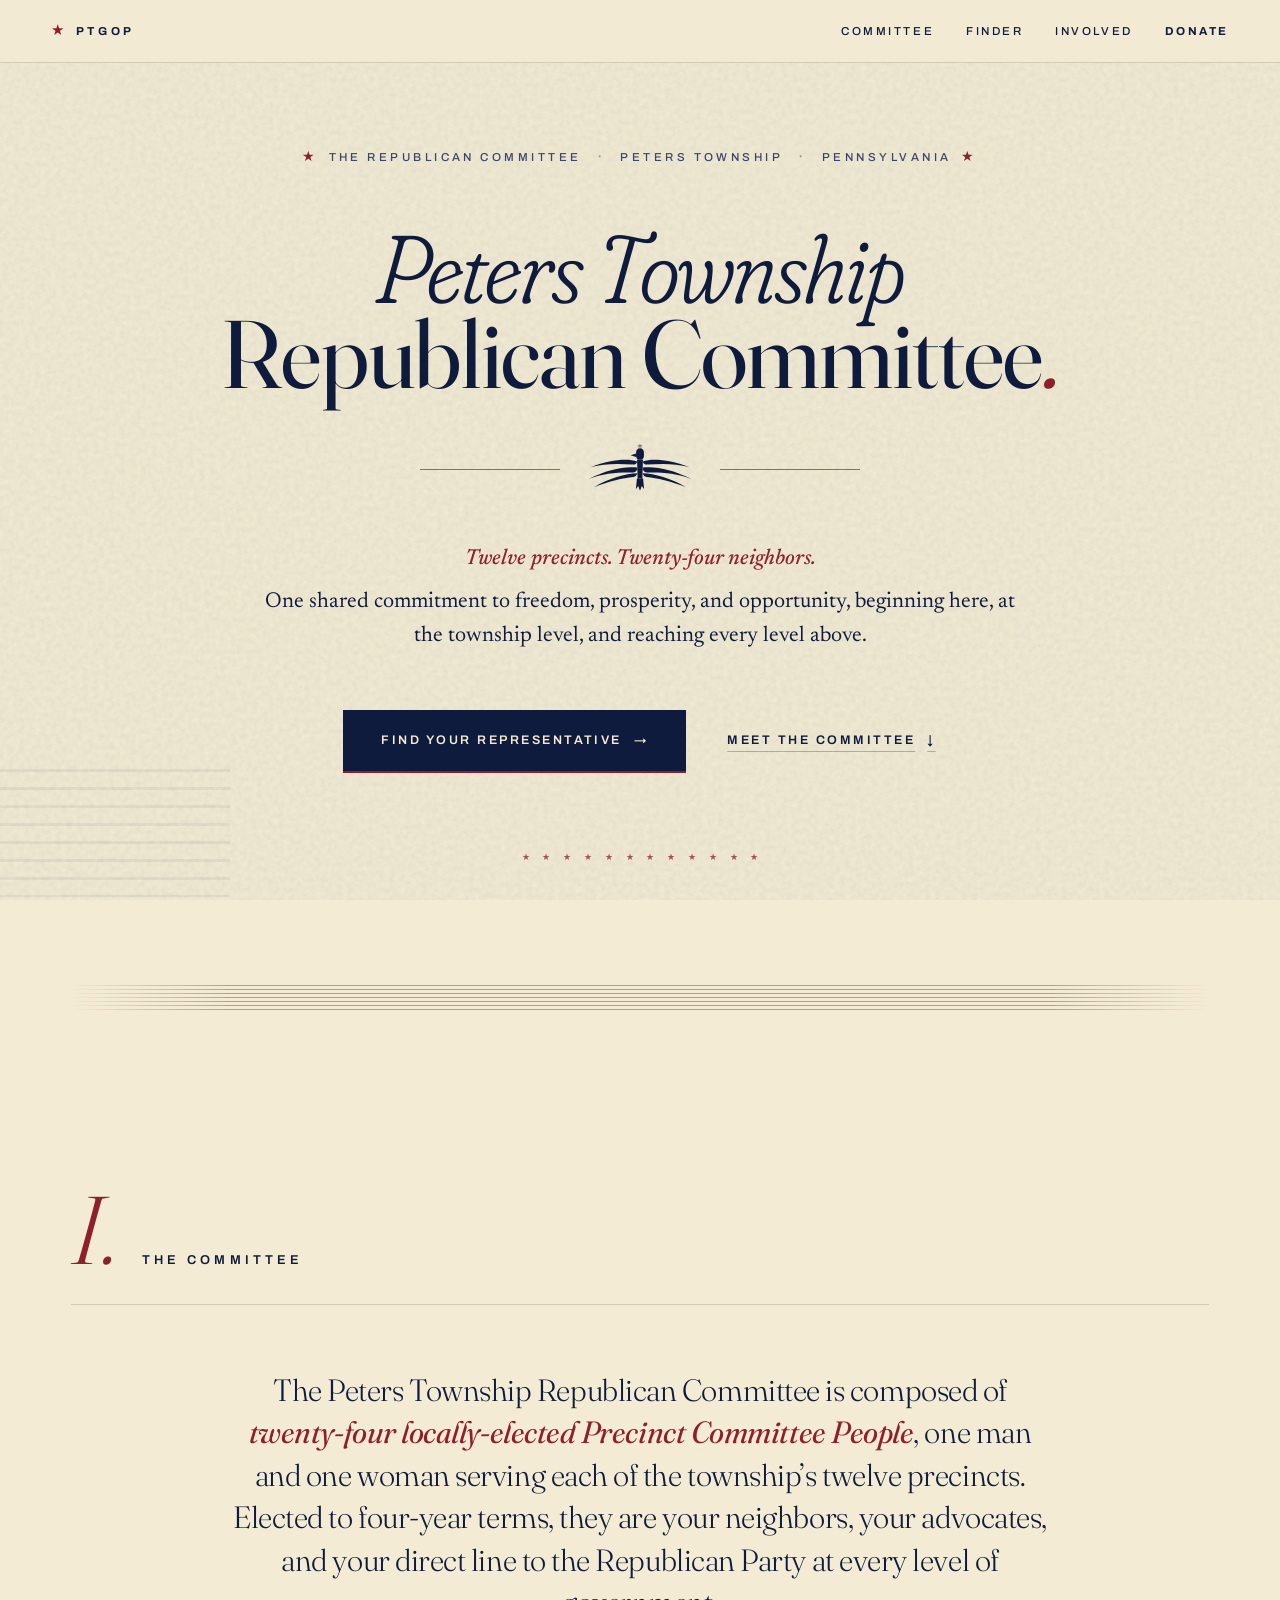
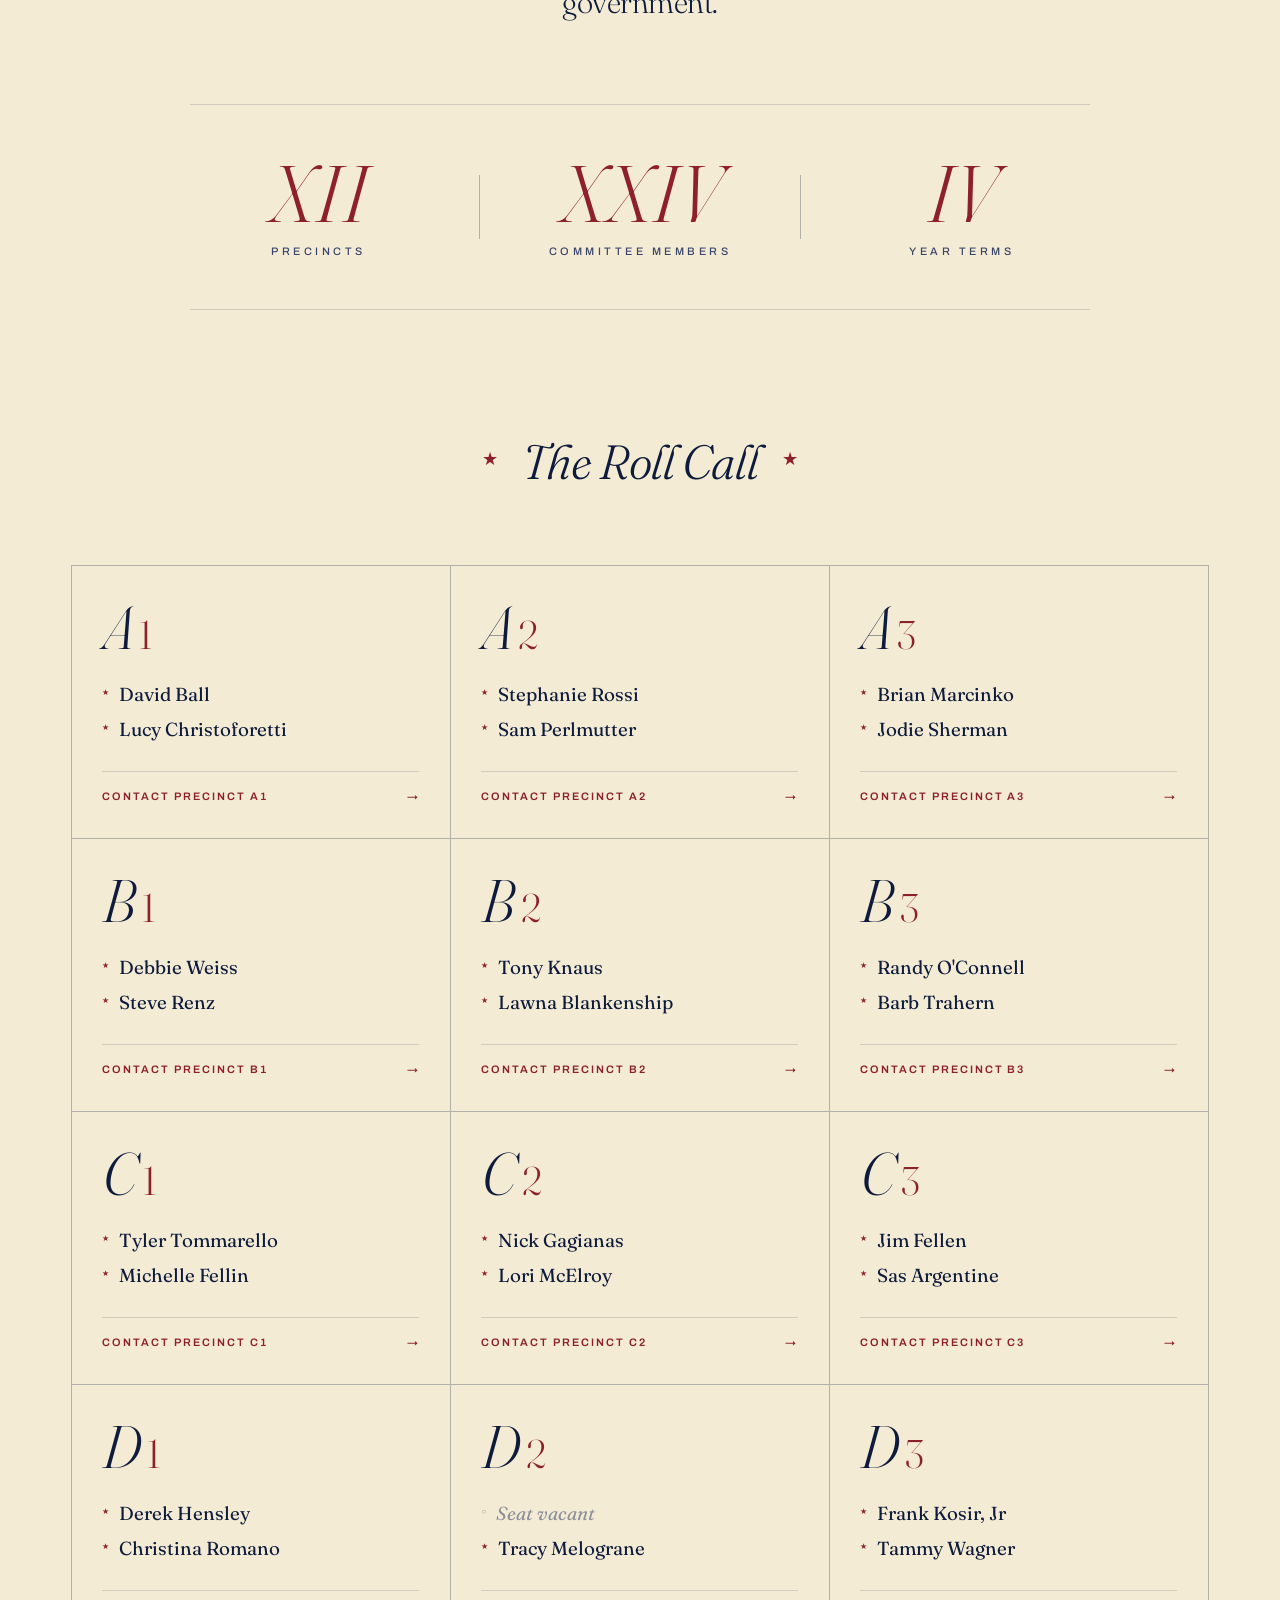
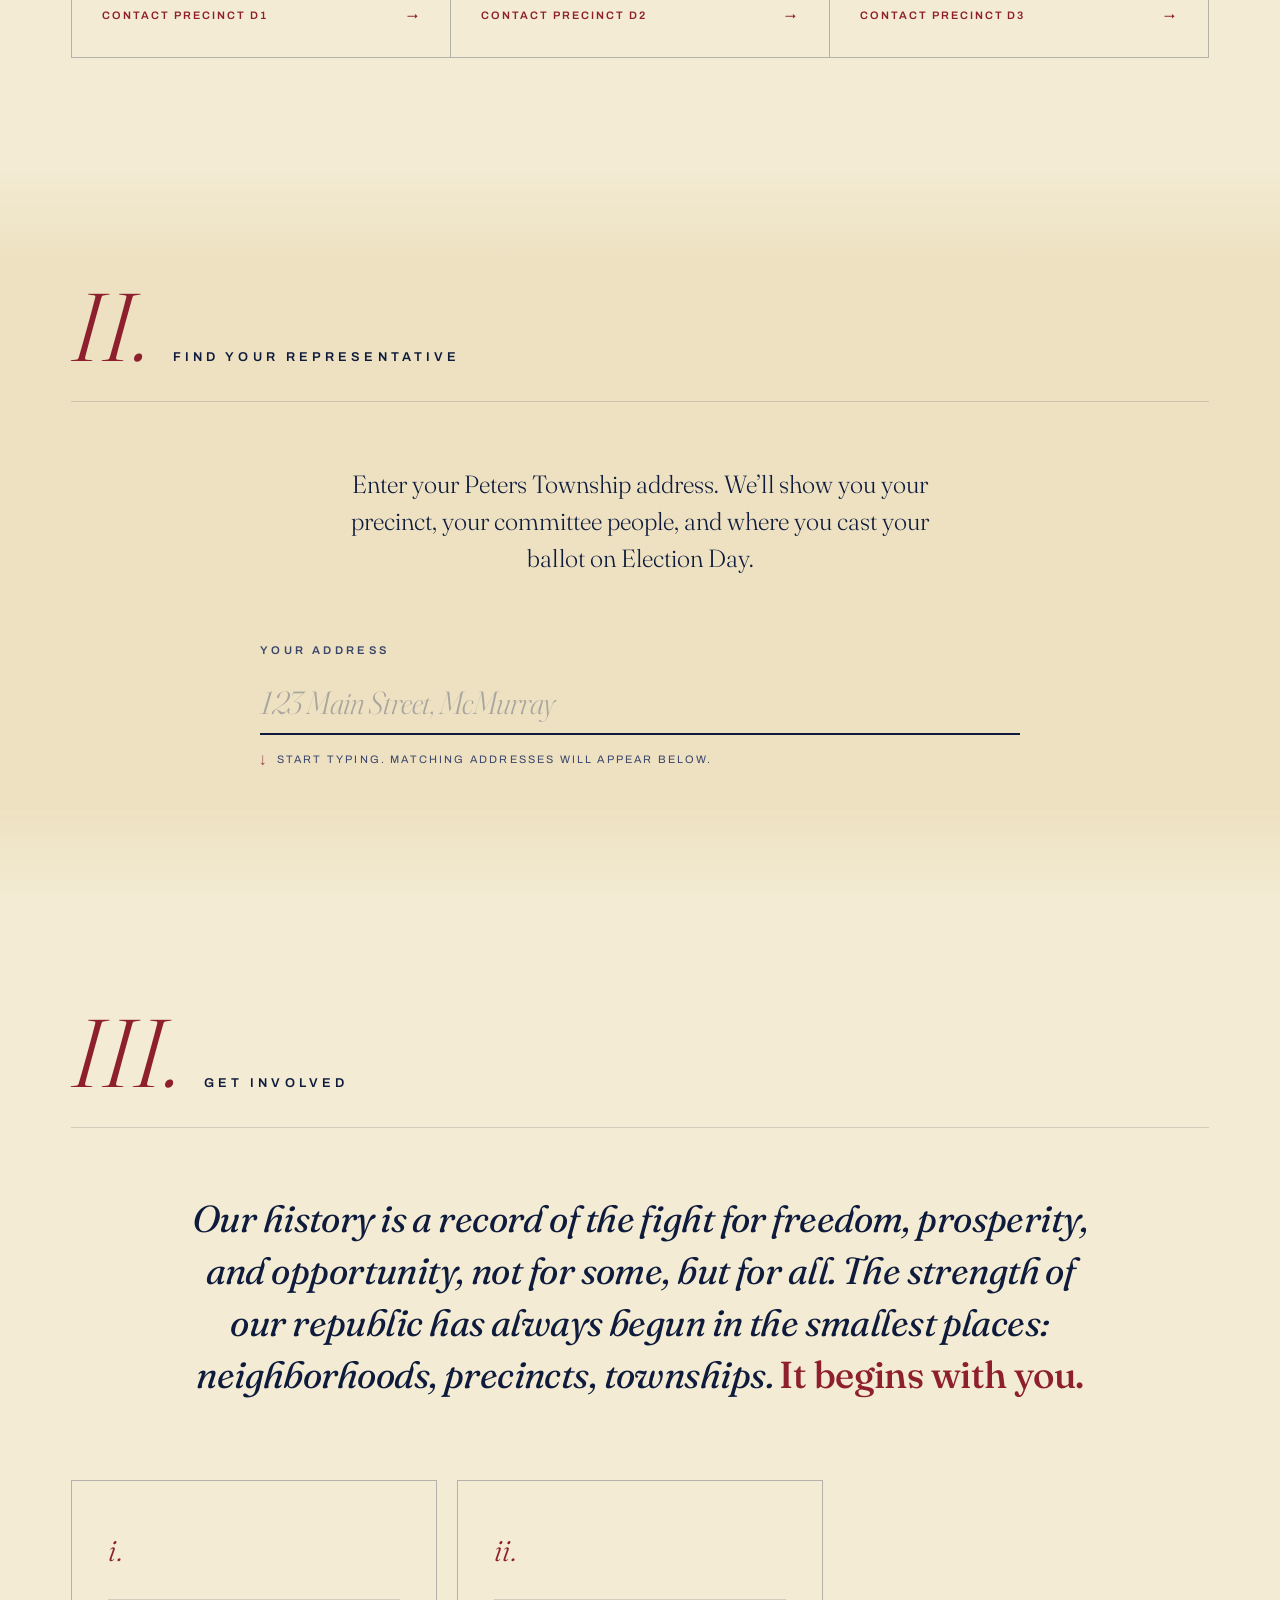
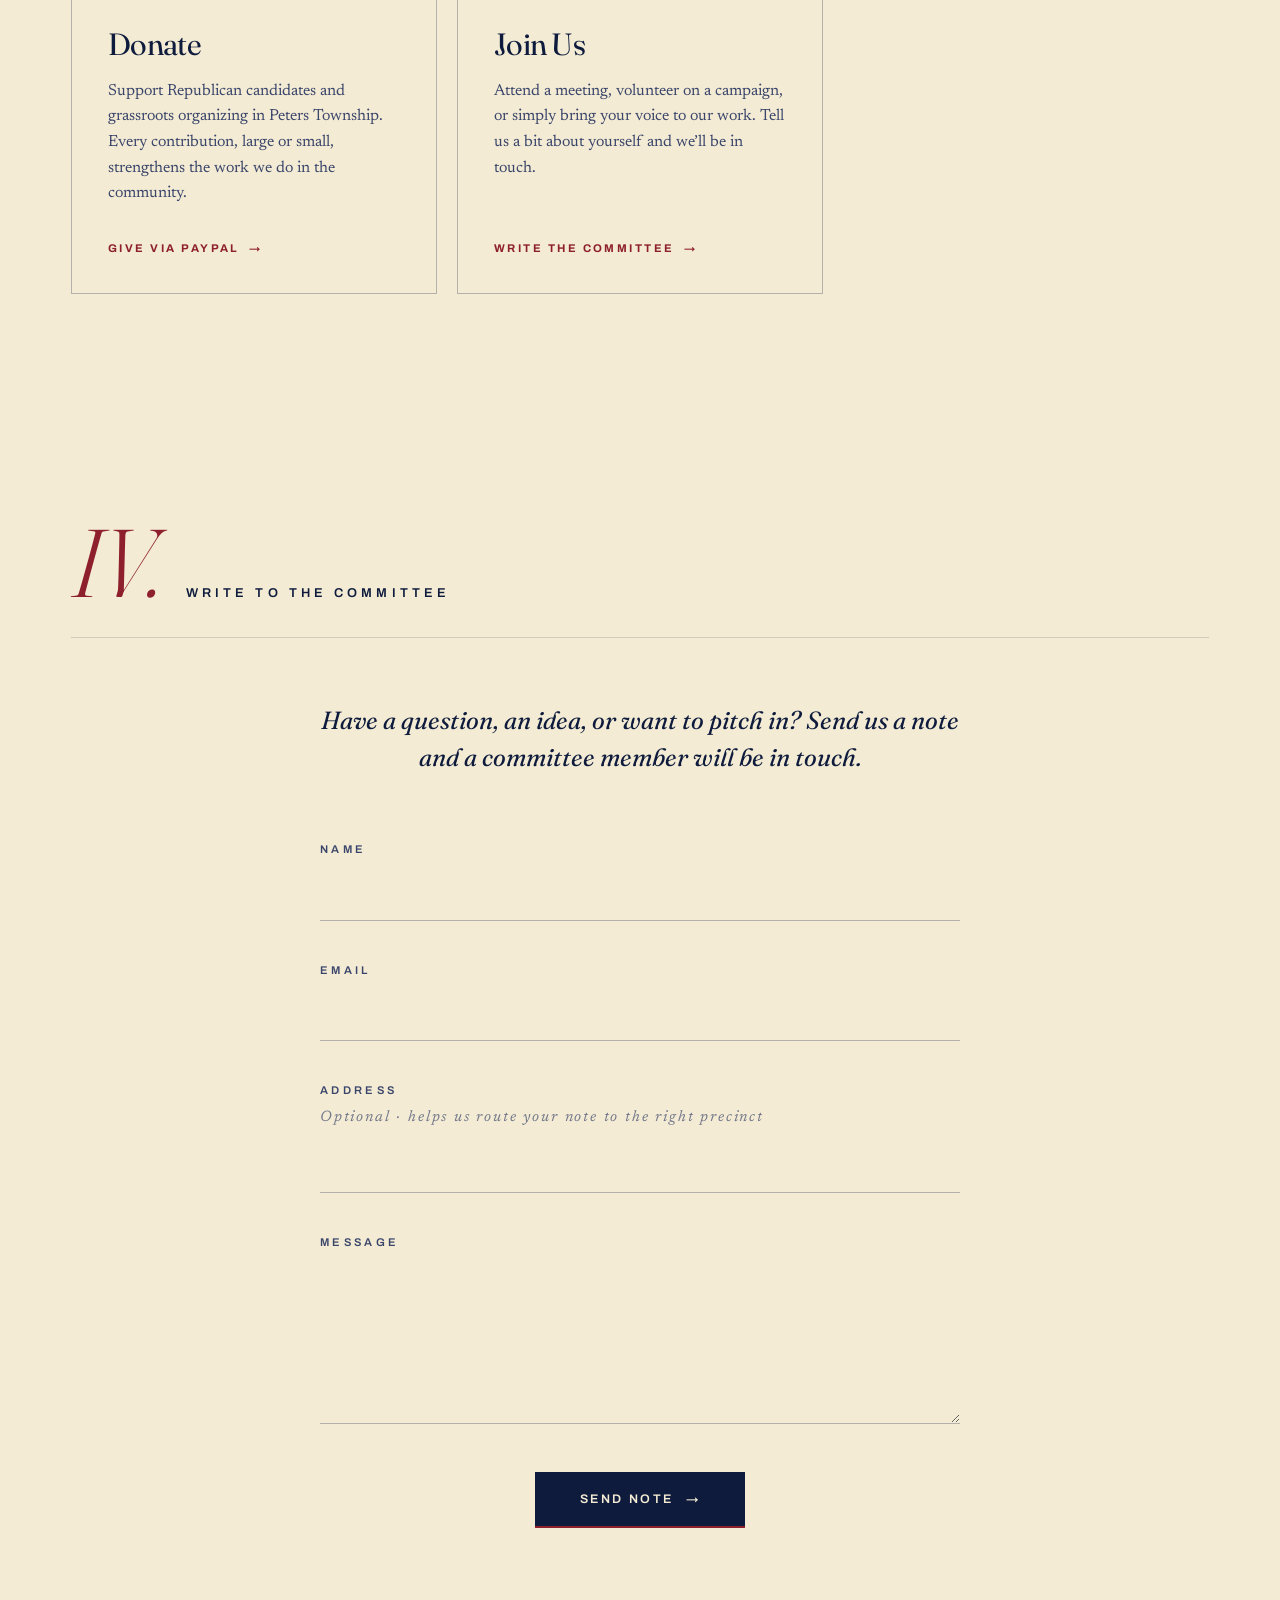
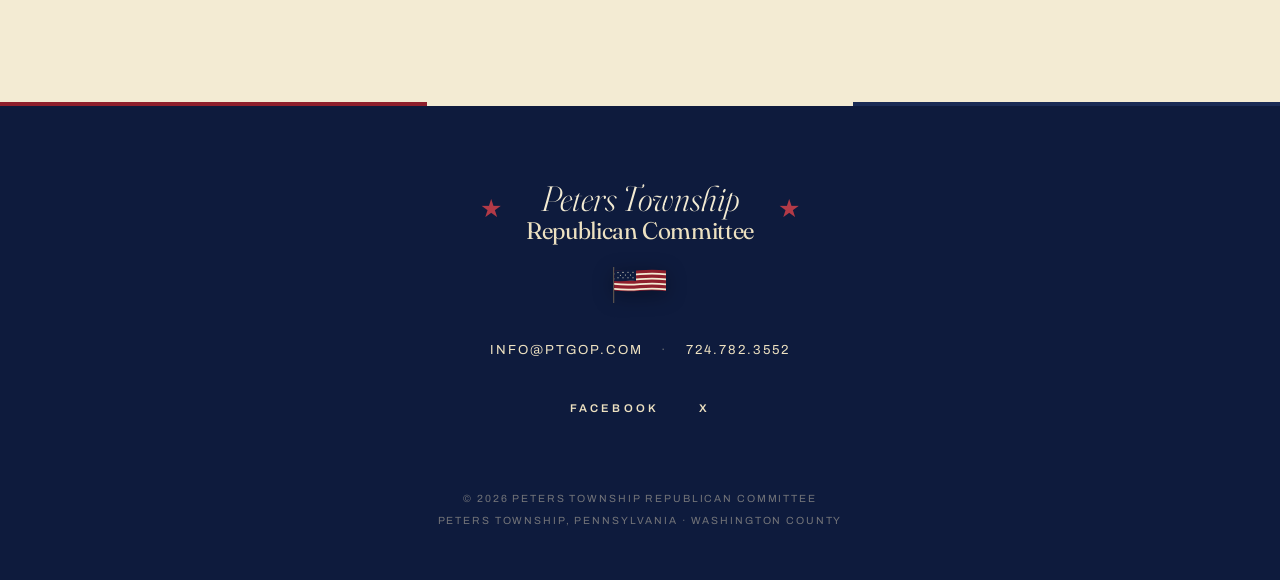
==== commit 2564a0ef: "Remove School Board card from Get Involved Renumber Join Us from iii. to ii. so the card sequence st" ====
--- a/index.html
+++ b/index.html
@@ -242,19 +242,8 @@
         <span class="action-cta">Give via PayPal <span aria-hidden="true">&rarr;</span></span>
       </a>
 
-      <a href="#" class="action-card">
+      <a href="#contact" class="action-card">
         <div class="action-numeral">ii.</div>
-        <h3 class="action-title">School Board</h3>
-        <p class="action-desc">
-          Meet our endorsed candidates for the Peters Township School
-          District Board of Directors and learn how you can support them
-          this election cycle.
-        </p>
-        <span class="action-cta">View Endorsements <span aria-hidden="true">&rarr;</span></span>
-      </a>
-
-      <a href="#contact" class="action-card">
-        <div class="action-numeral">iii.</div>
         <h3 class="action-title">Join Us</h3>
         <p class="action-desc">
           Attend a meeting, volunteer on a campaign, or simply bring your
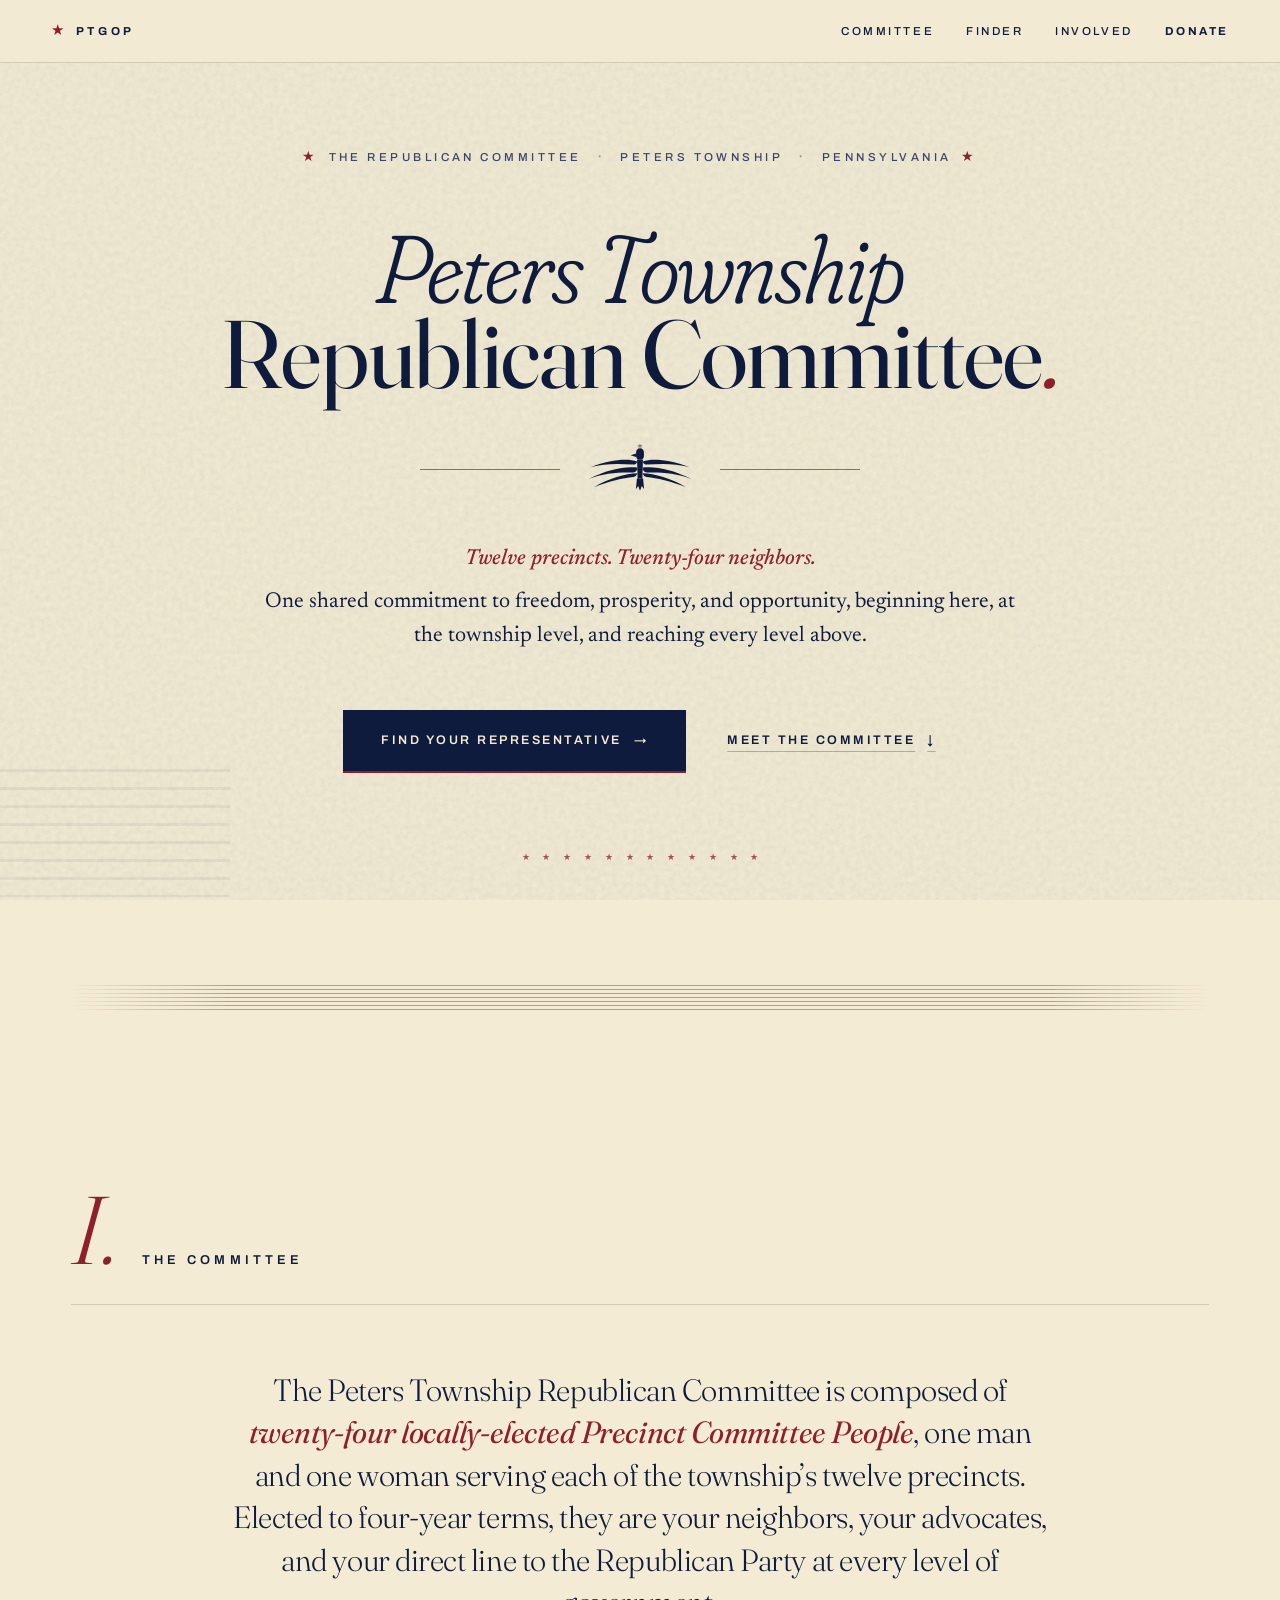
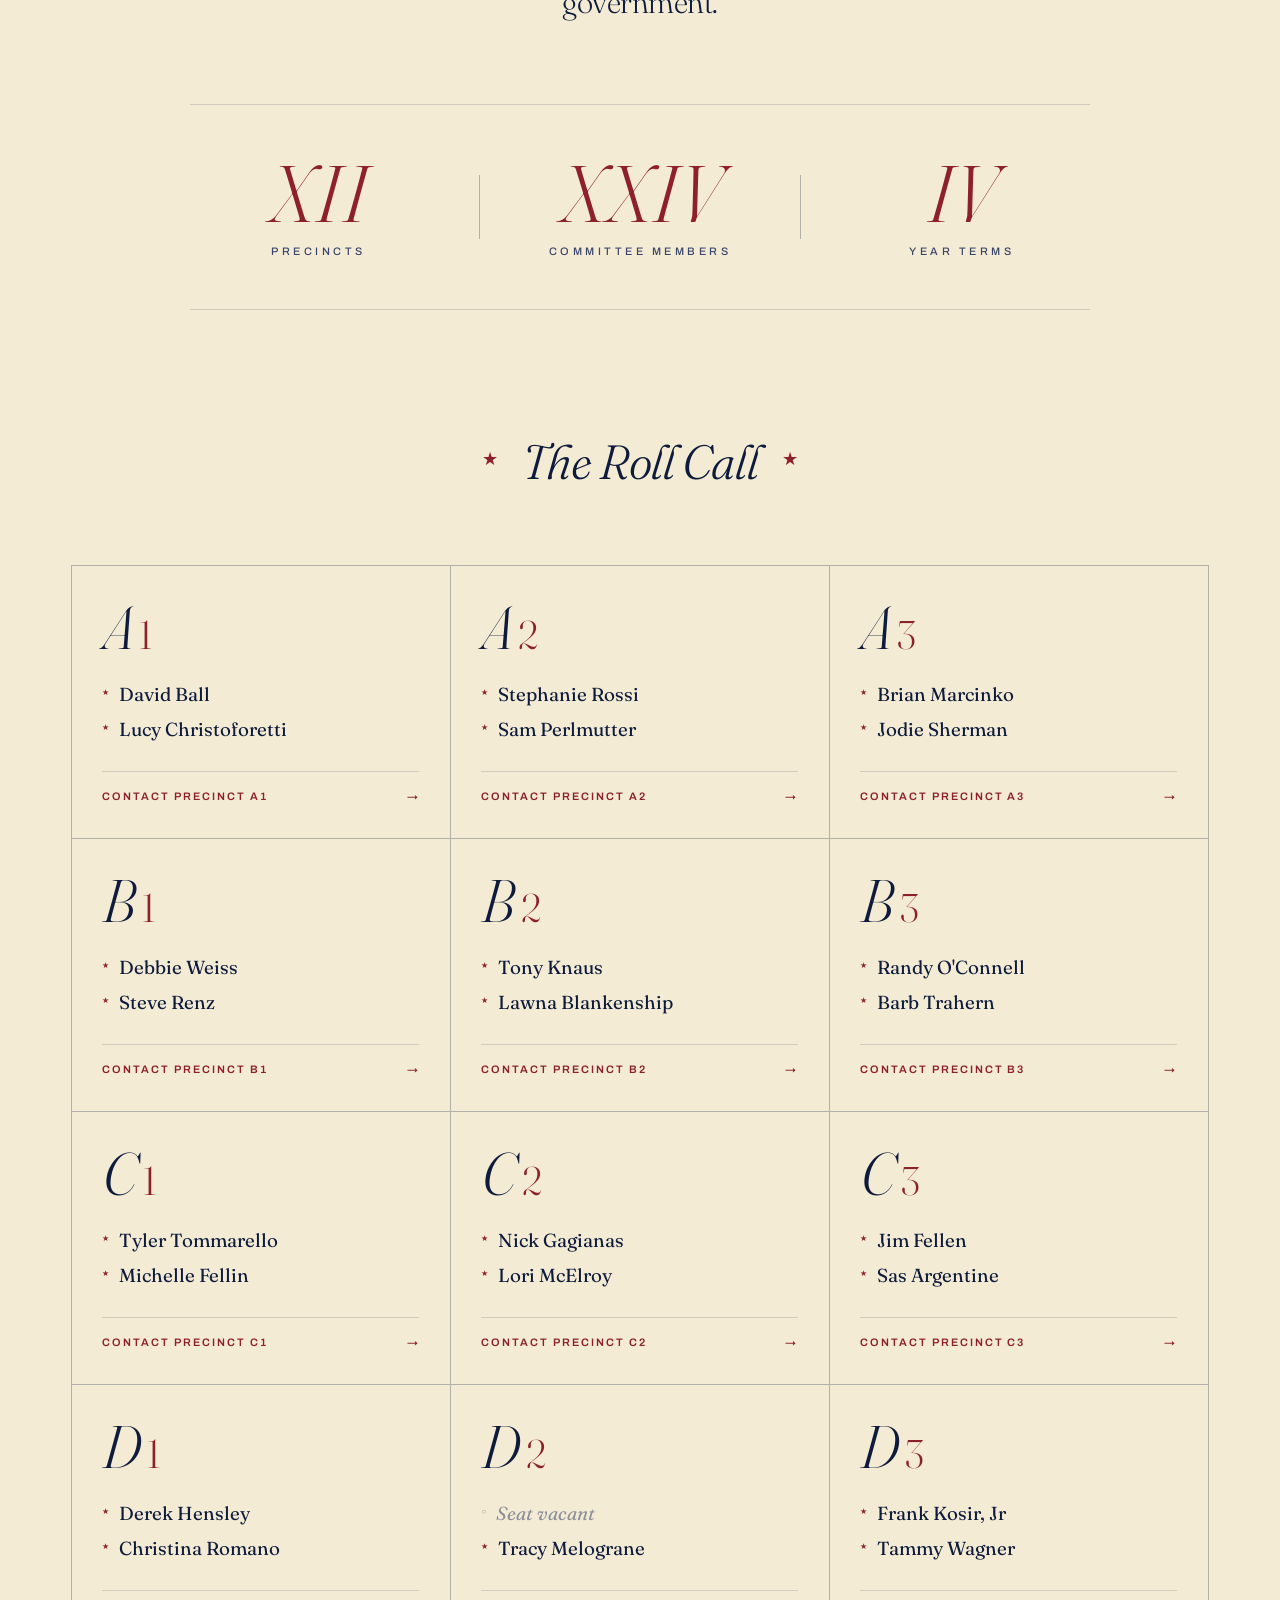
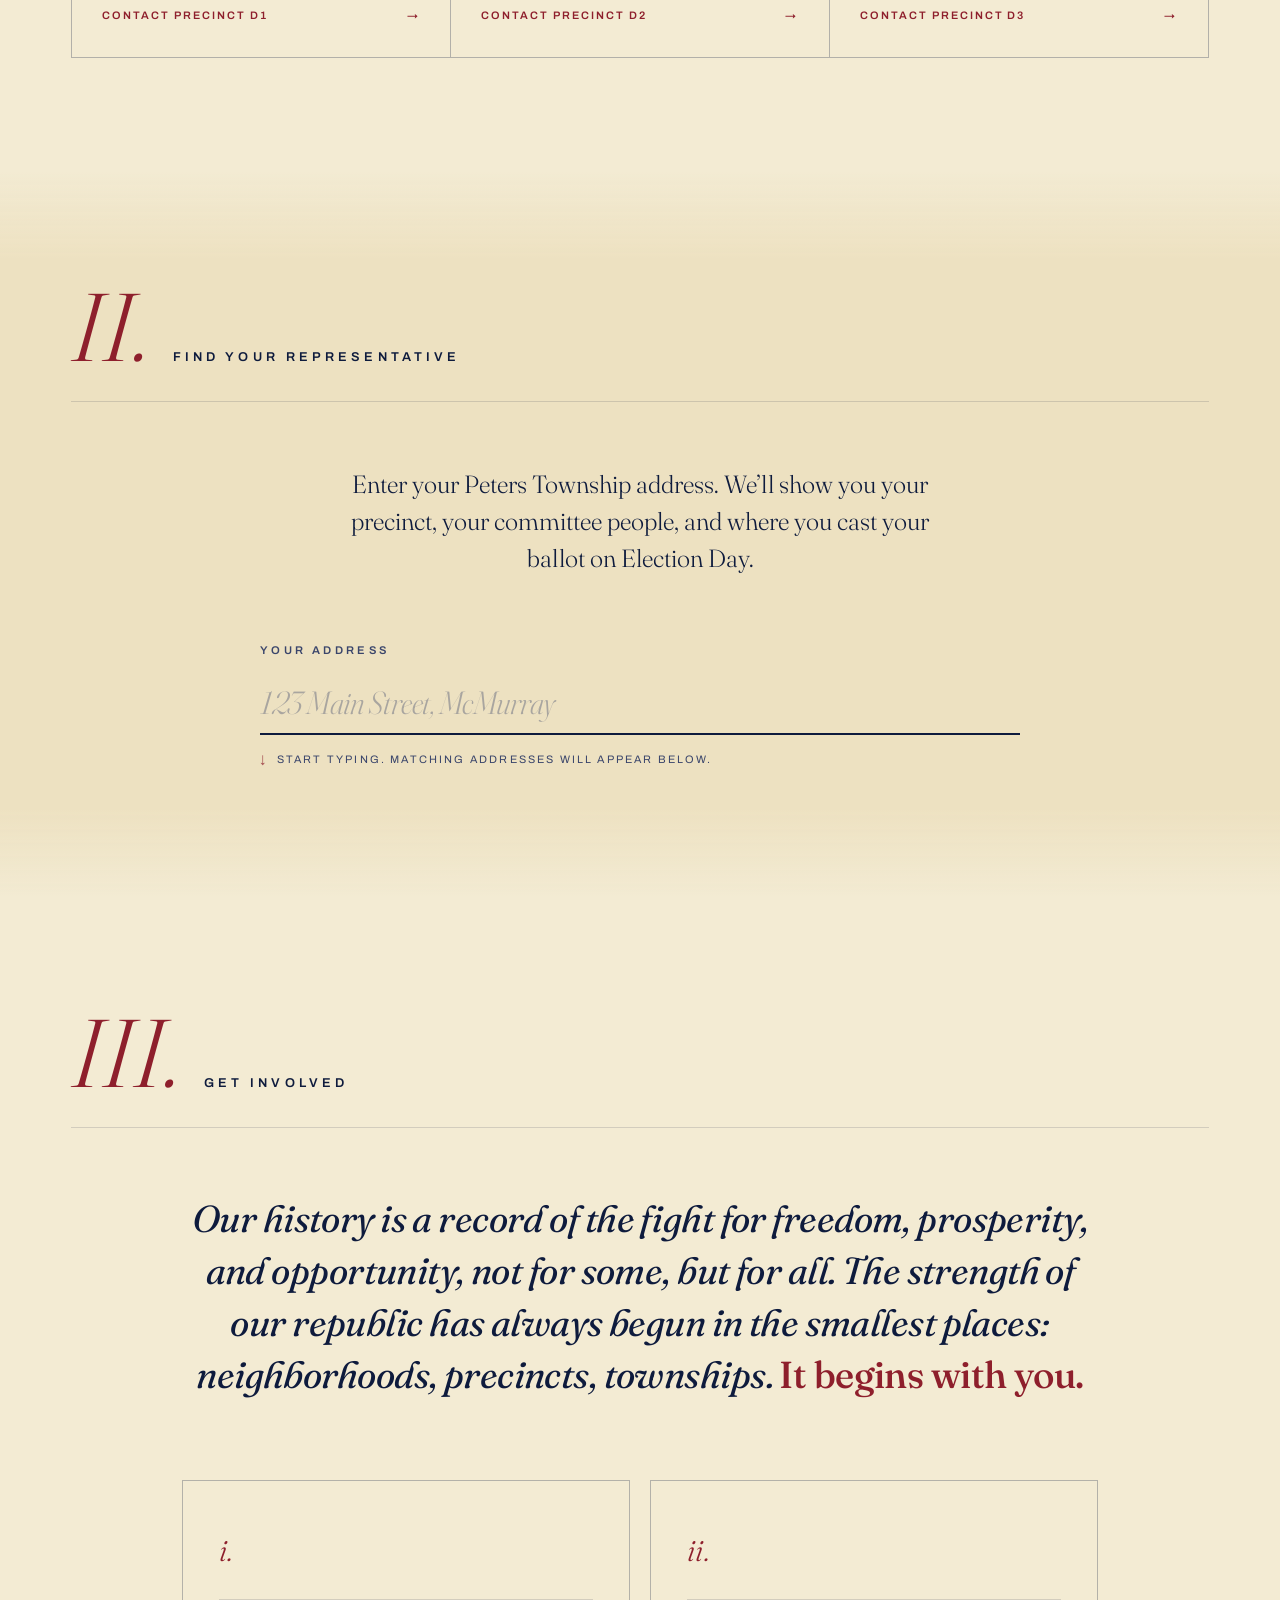
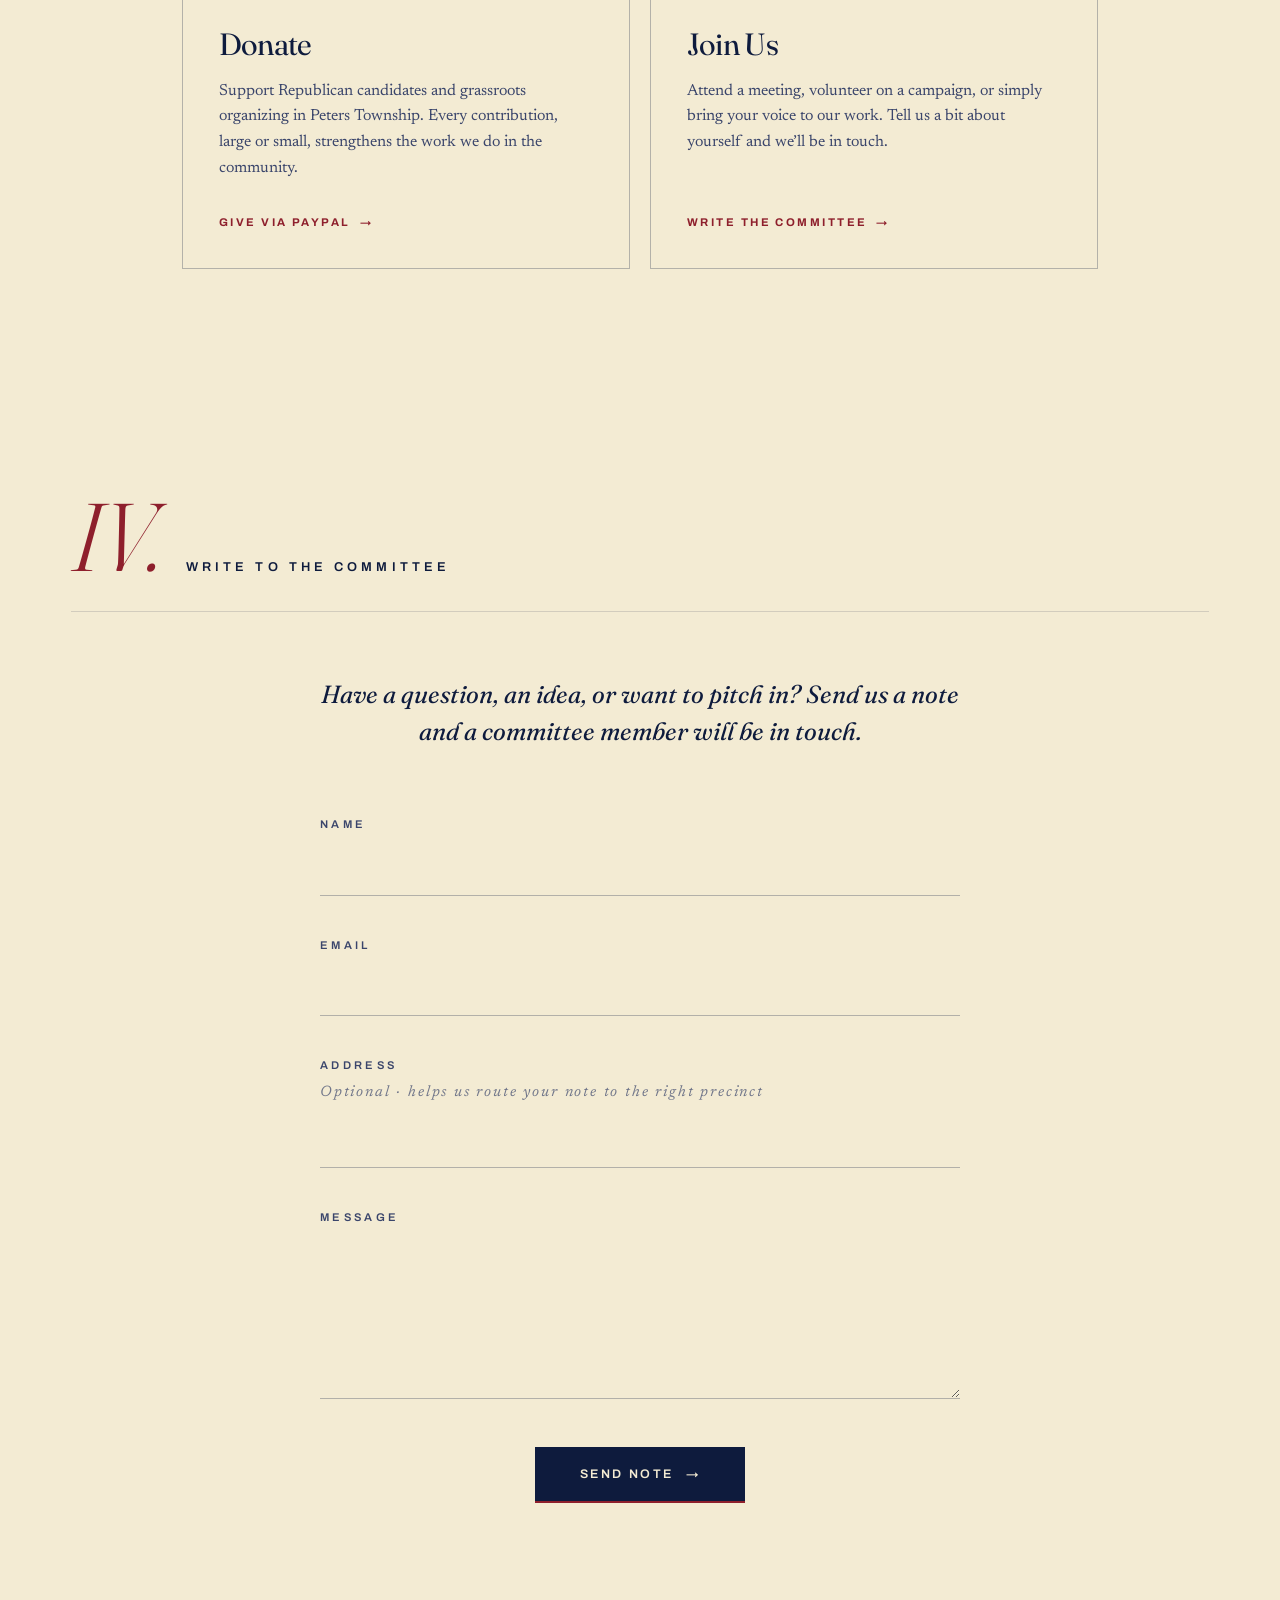
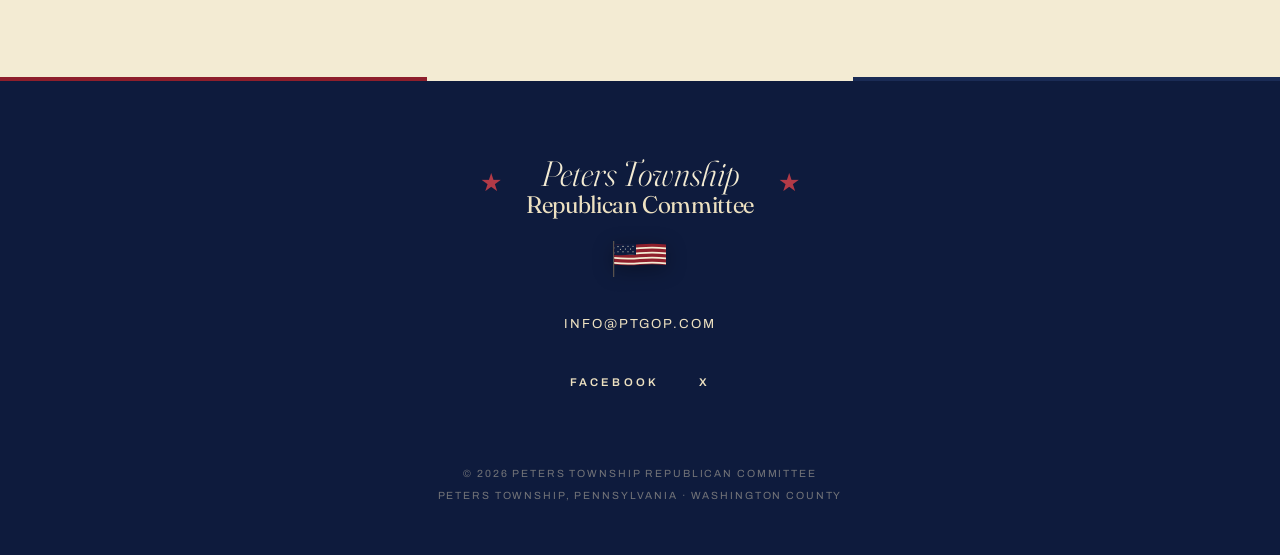
==== commit b9b865c0: "Add social teaser card, update footer and meta tags Adds 1200x630 social-card.png with Open Graph an" ====
--- a/index.html
+++ b/index.html
@@ -6,9 +6,20 @@
   <title>Peters Township Republican Committee</title>
   <meta name="description" content="The Republican Committee of Peters Township, Pennsylvania. Twenty-four neighbors. Twelve precincts. One shared commitment.">
   <meta name="theme-color" content="#F3EBD3">
+  <link rel="canonical" href="https://ptgop.com/">
+  <meta property="og:url" content="https://ptgop.com/">
+  <meta property="og:site_name" content="Peters Township Republican Committee">
   <meta property="og:title" content="Peters Township Republican Committee">
   <meta property="og:description" content="Twelve precincts. Twenty-four neighbors. Find yours.">
   <meta property="og:type" content="website">
+  <meta property="og:image" content="https://ptgop.com/social-card.png">
+  <meta property="og:image:width" content="1200">
+  <meta property="og:image:height" content="630">
+  <meta property="og:image:alt" content="Peters Township Republican Committee — twelve precincts, twenty-four neighbors, one shared commitment.">
+  <meta name="twitter:card" content="summary_large_image">
+  <meta name="twitter:title" content="Peters Township Republican Committee">
+  <meta name="twitter:description" content="Twelve precincts. Twenty-four neighbors. Find yours.">
+  <meta name="twitter:image" content="https://ptgop.com/social-card.png">
 
   <link rel="icon" type="image/svg+xml" href="favicon.svg">
 
@@ -365,12 +376,10 @@
 
     <div class="footer-contact">
       <a href="mailto:info@ptgop.com">info@ptgop.com</a>
-      <span class="dot" aria-hidden="true">&#183;</span>
-      <a href="tel:+17247823552">724.782.3552</a>
     </div>
 
     <div class="footer-social">
-      <a href="https://www.facebook.com/profile.php?id=100064739074192&amp;mibextid=LQQJ4d" target="_blank" rel="noopener noreferrer">Facebook</a>
+      <a href="https://www.facebook.com/p/Peters-Township-Republican-Committee-100088425643813/" target="_blank" rel="noopener noreferrer">Facebook</a>
       <a href="https://twitter.com/ptgop" target="_blank" rel="noopener noreferrer">X</a>
     </div>
 
--- a/styles.css
+++ b/styles.css
@@ -992,7 +992,8 @@
 
 .involved-grid {
   display: grid;
-  grid-template-columns: repeat(3, 1fr);
+  grid-template-columns: repeat(2, minmax(0, 28rem));
+  justify-content: center;
   gap: 1.25rem;
 }
 @media (max-width: 900px) { .involved-grid { grid-template-columns: 1fr; } }
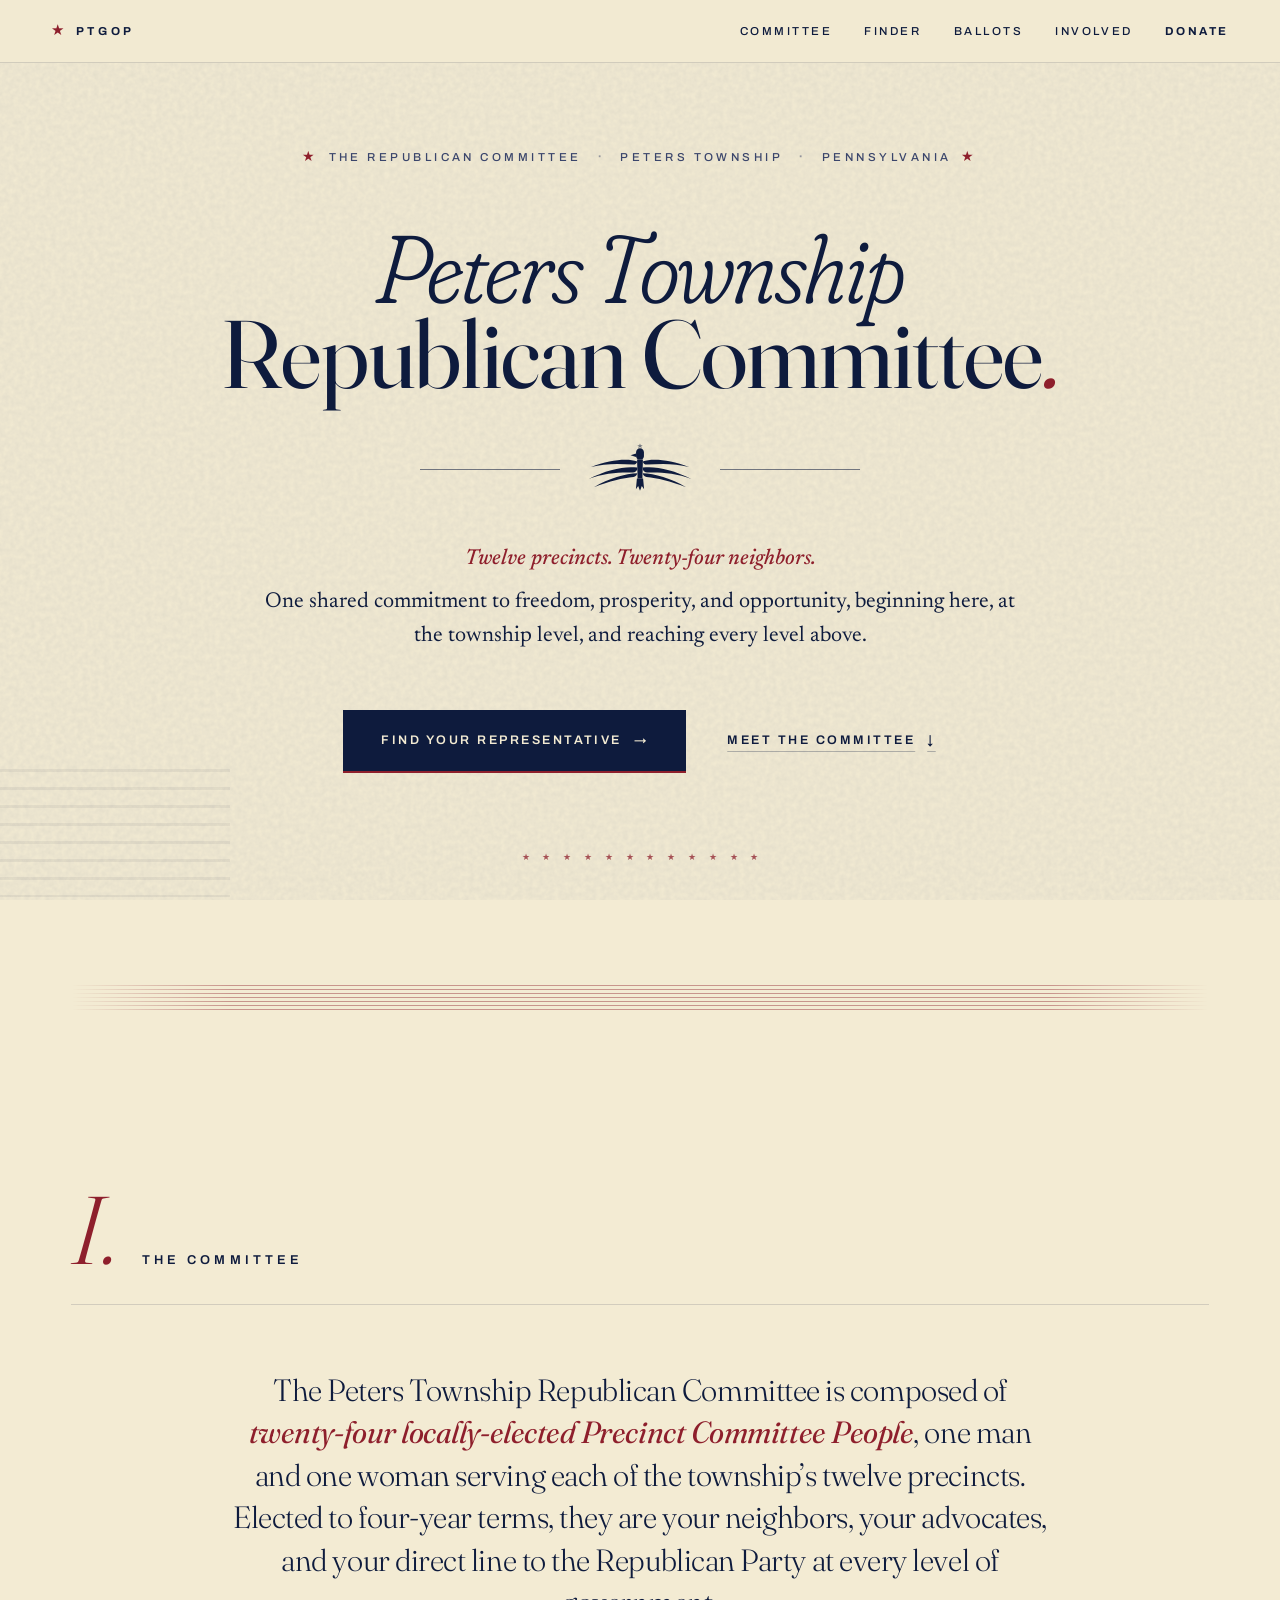
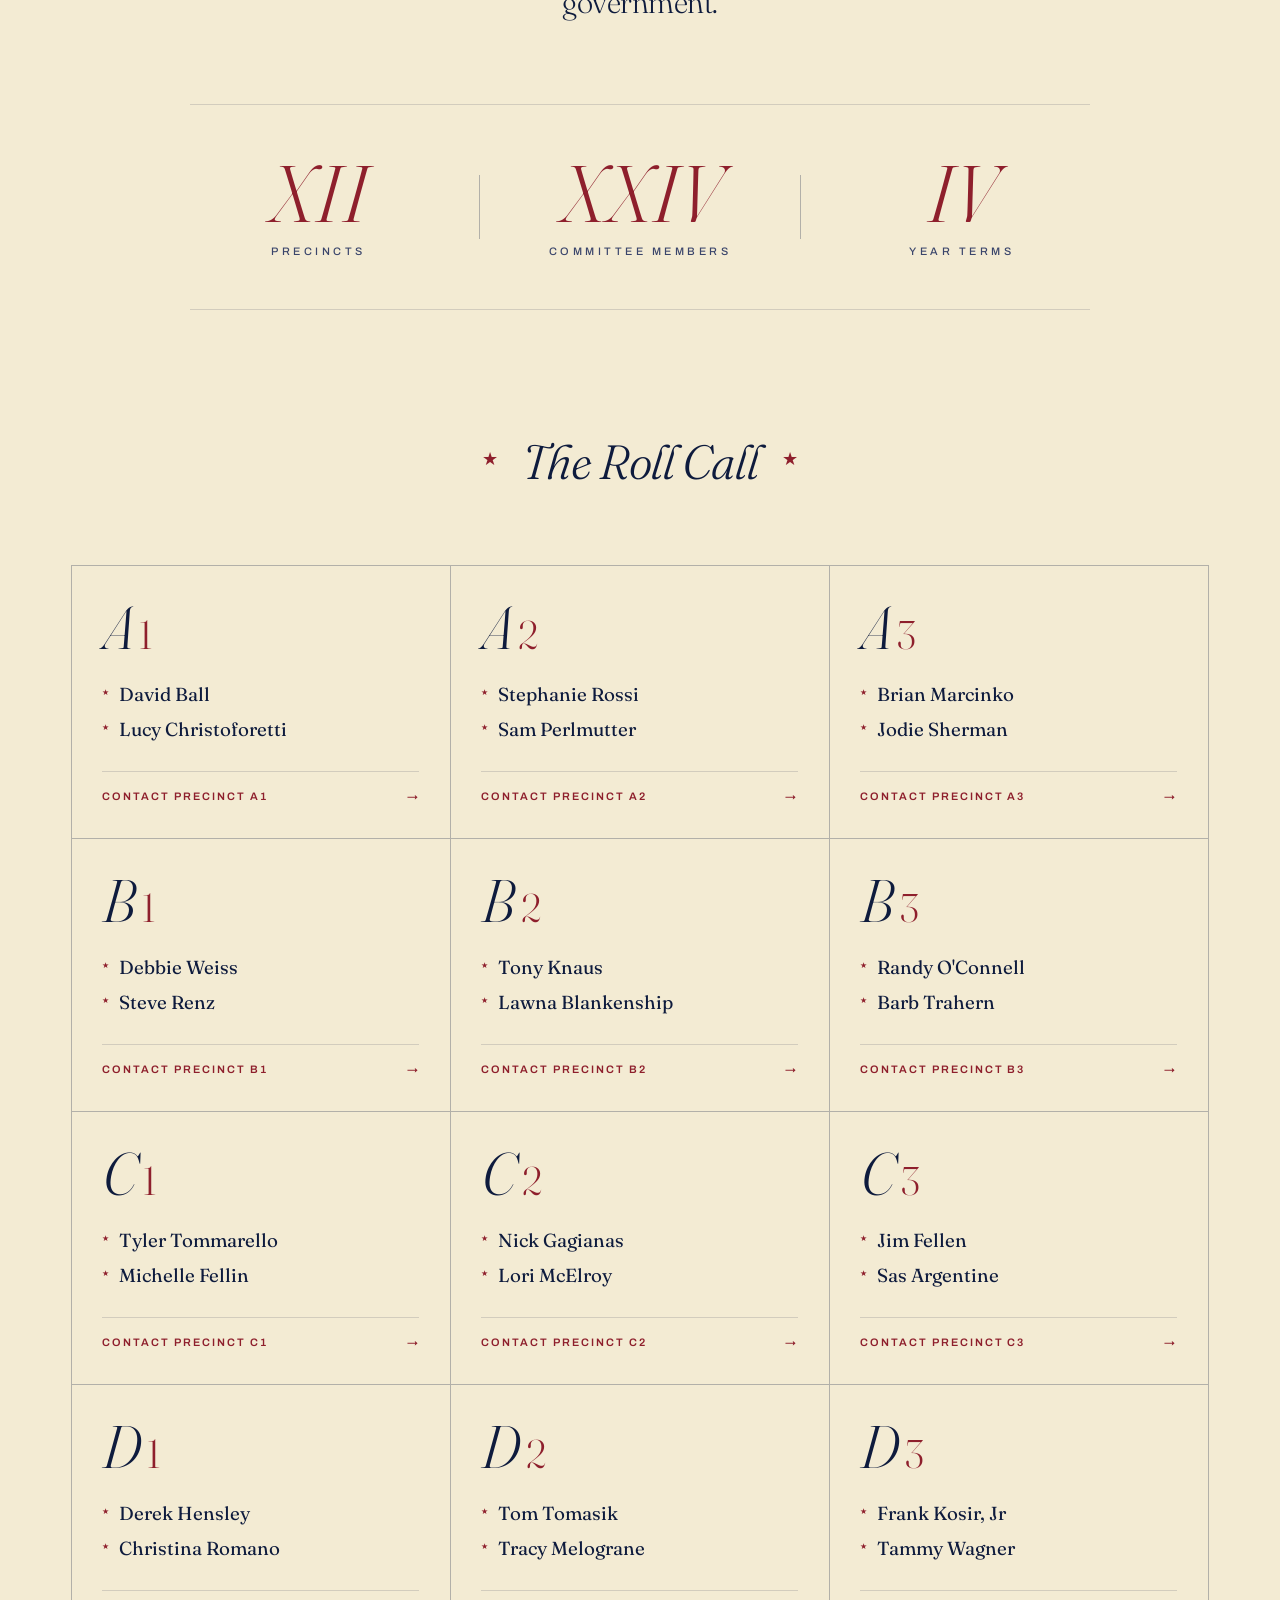
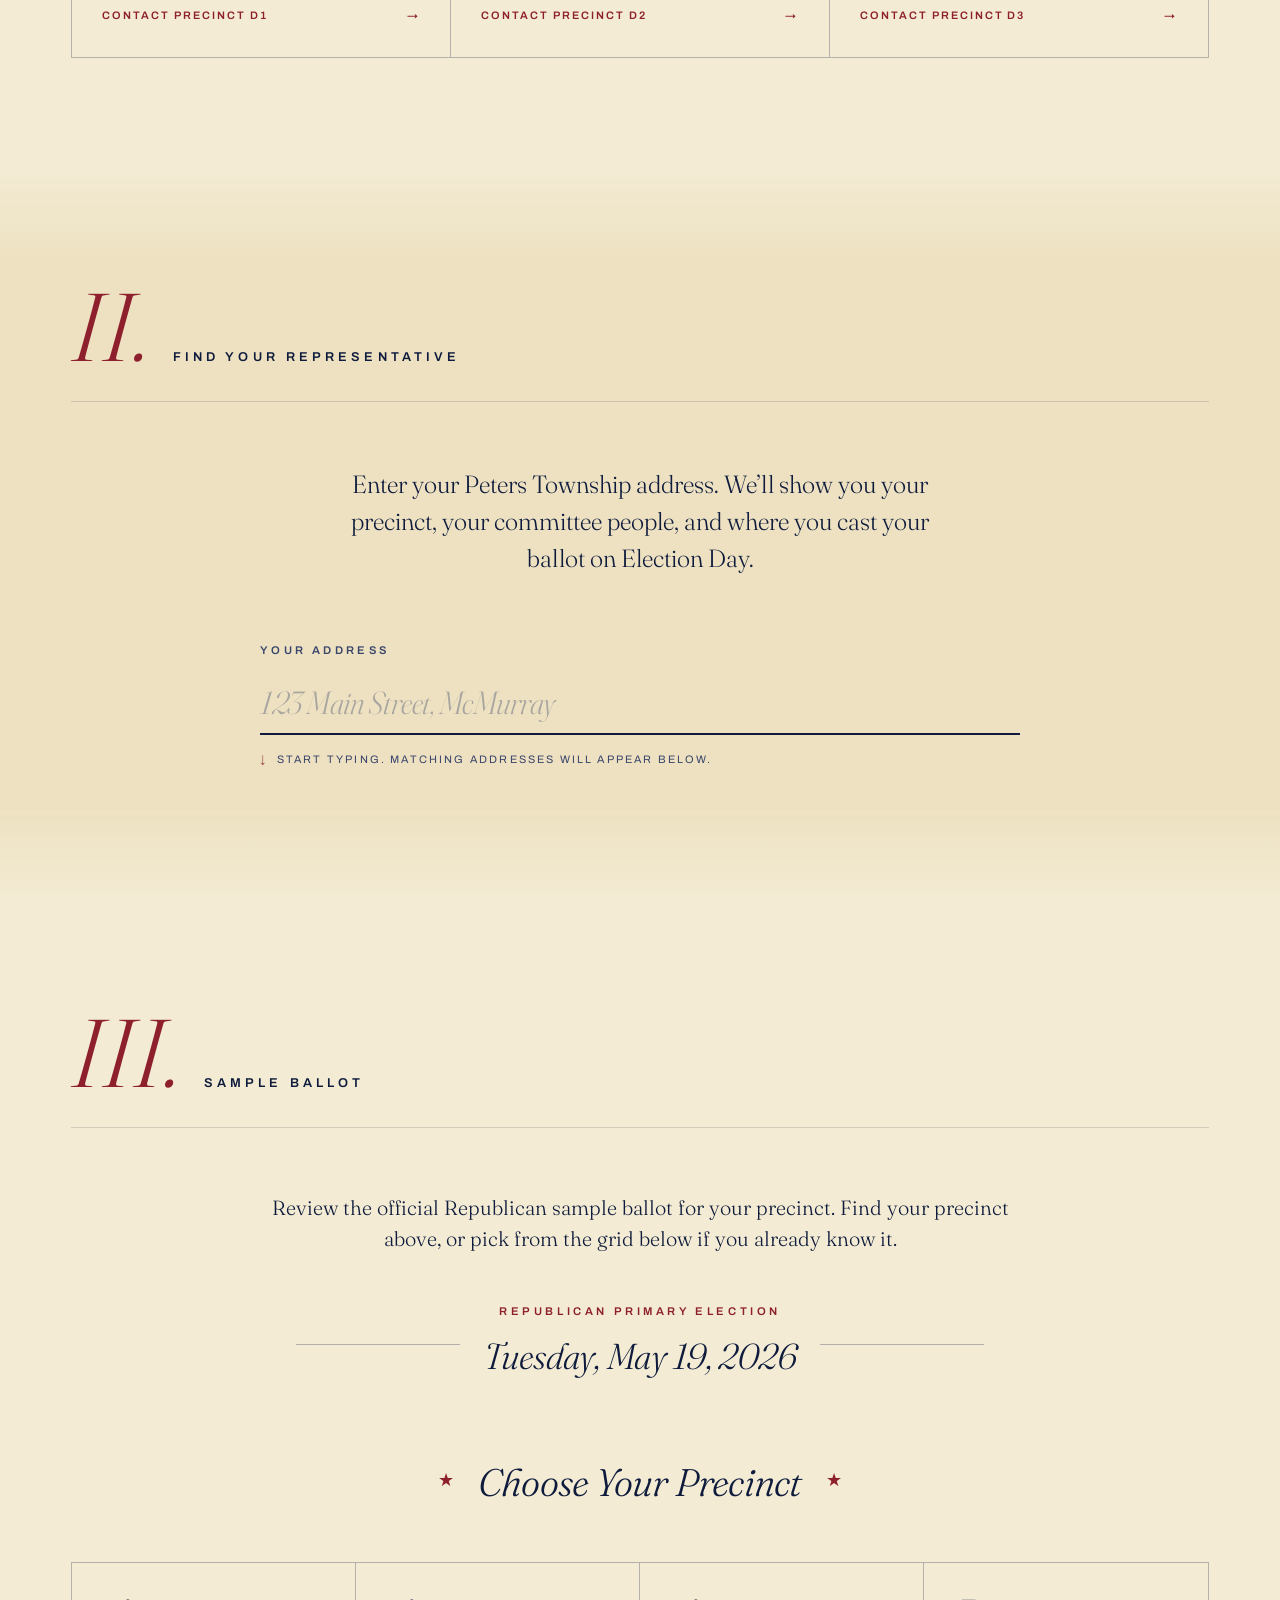
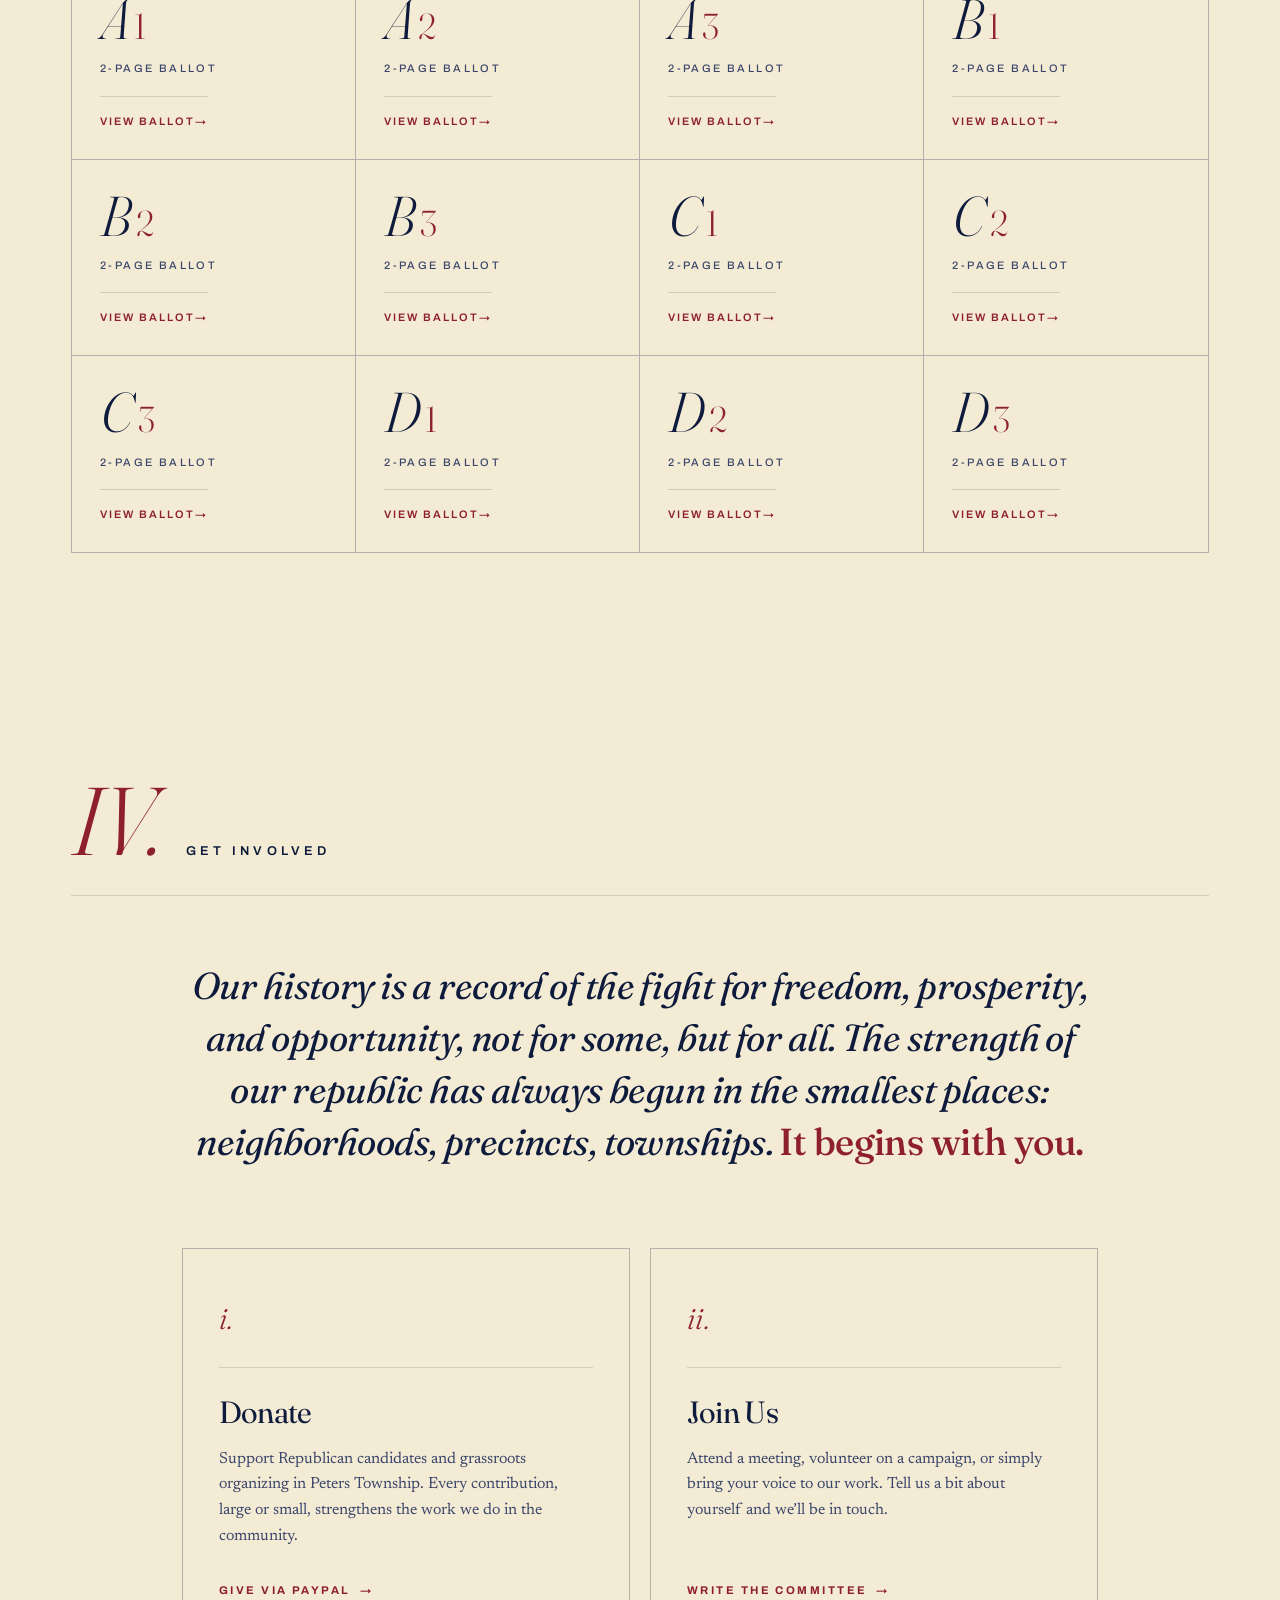
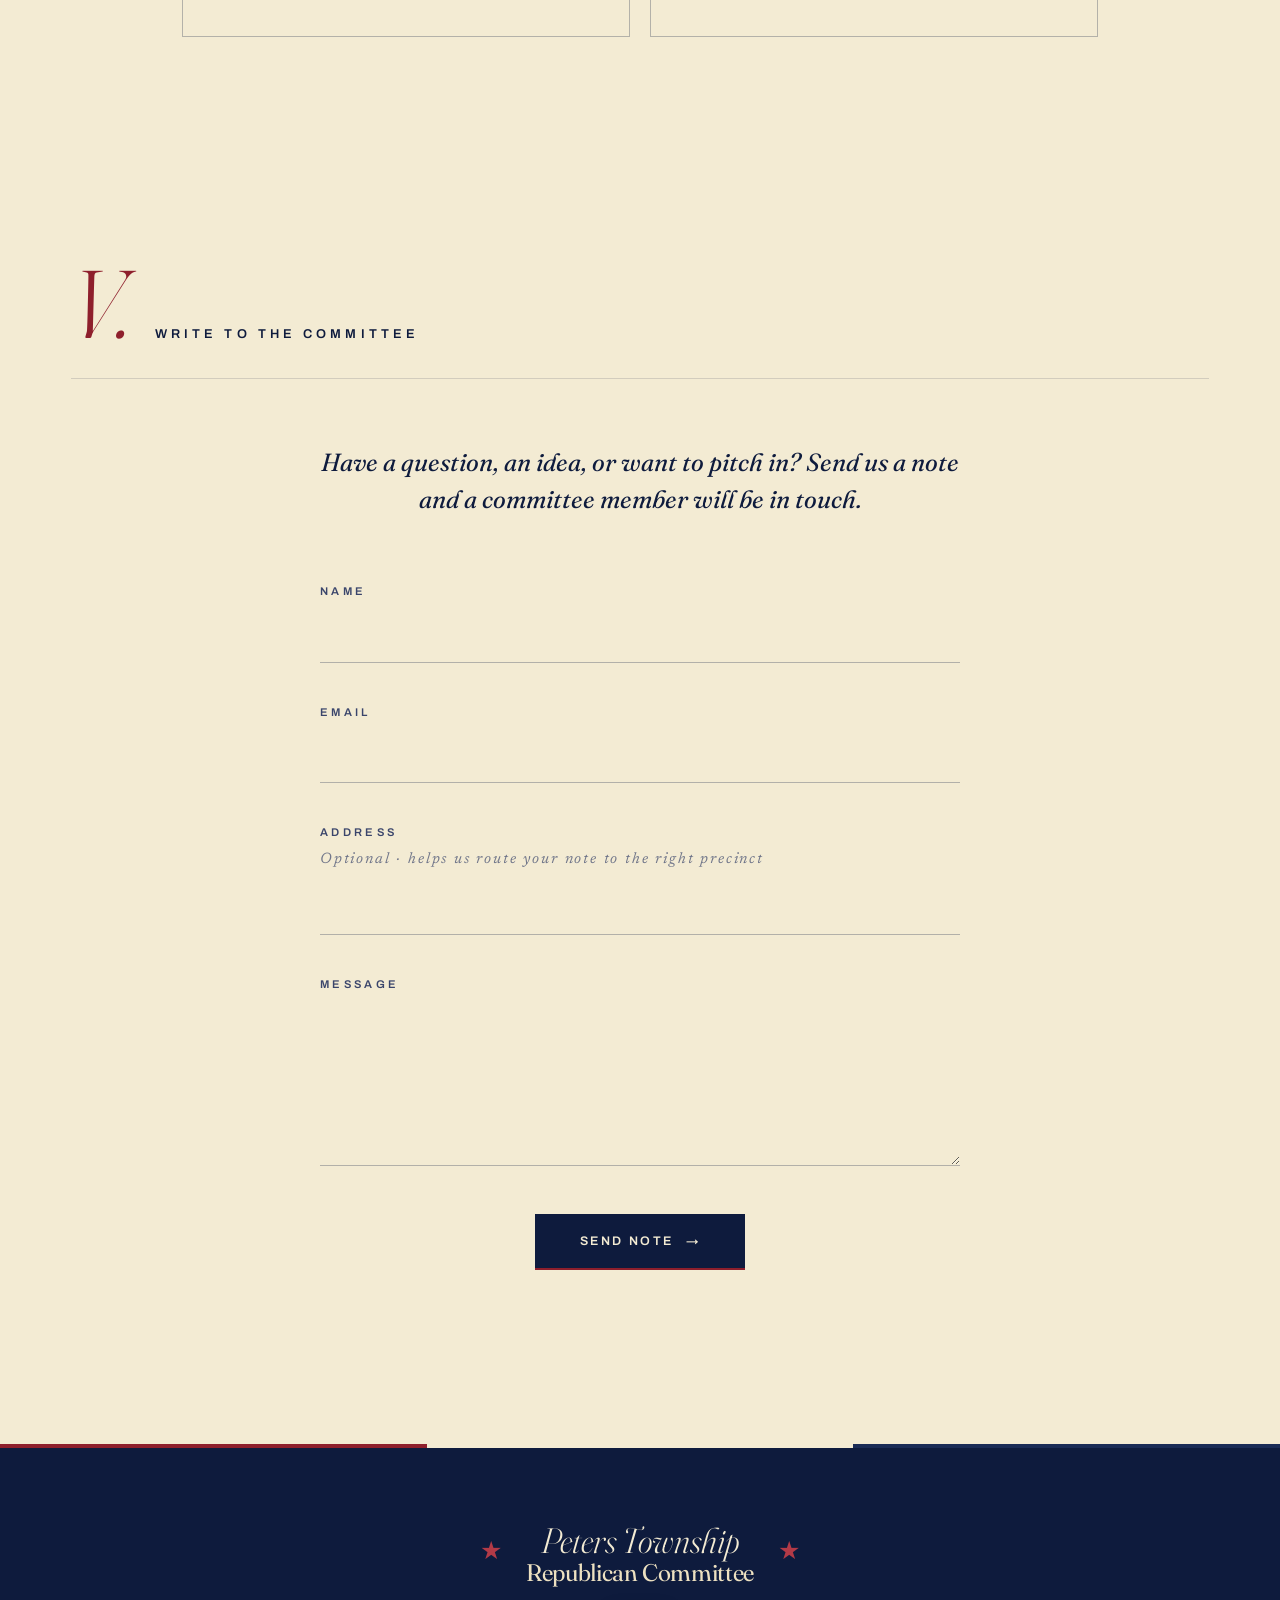
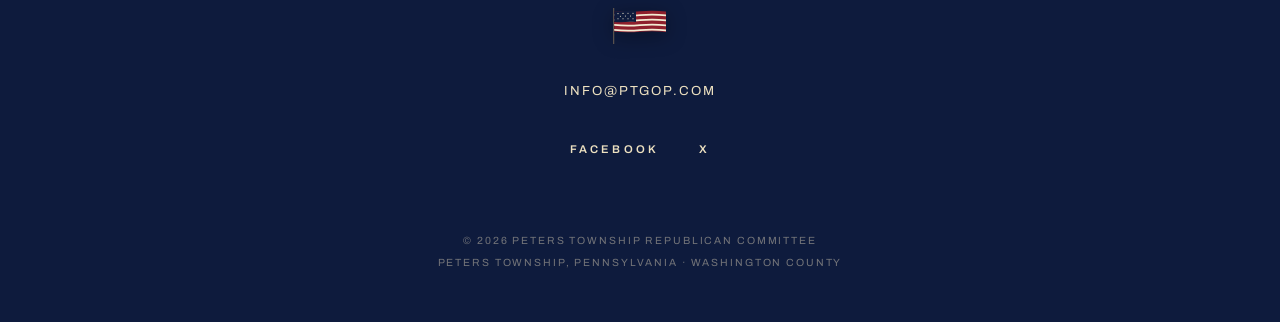
==== commit 6dbd6f29: "Add sample ballot viewer for the 2026 primary Folds the old ballots.ptgop.com Laravel/Livewire app i" ====
--- a/index.html
+++ b/index.html
@@ -12,14 +12,14 @@
   <meta property="og:title" content="Peters Township Republican Committee">
   <meta property="og:description" content="Twelve precincts. Twenty-four neighbors. Find yours.">
   <meta property="og:type" content="website">
-  <meta property="og:image" content="https://ptgop.com/social-card.png">
+  <meta property="og:image" content="/social-card.png">
   <meta property="og:image:width" content="1200">
   <meta property="og:image:height" content="630">
   <meta property="og:image:alt" content="Peters Township Republican Committee — twelve precincts, twenty-four neighbors, one shared commitment.">
   <meta name="twitter:card" content="summary_large_image">
   <meta name="twitter:title" content="Peters Township Republican Committee">
   <meta name="twitter:description" content="Twelve precincts. Twenty-four neighbors. Find yours.">
-  <meta name="twitter:image" content="https://ptgop.com/social-card.png">
+  <meta name="twitter:image" content="/social-card.png">
 
   <link rel="icon" type="image/svg+xml" href="favicon.svg">
 
@@ -41,6 +41,7 @@
   <nav class="nav" aria-label="Primary">
     <a href="#about">Committee</a>
     <a href="#finder">Finder</a>
+    <a href="#ballots">Ballots</a>
     <a href="#involved">Involved</a>
     <a href="#donate" class="nav-cta">Donate</a>
   </nav>
@@ -225,10 +226,49 @@
     </section>
   </section>
 
+  <!-- SAMPLE BALLOT -->
+  <section class="section section-ballots" id="ballots">
+    <div class="section-label reveal">
+      <span class="section-numeral">III.</span>
+      <span class="section-name">Sample Ballot</span>
+    </div>
+
+    <div class="ballots-lede reveal">
+      <p id="ballotsLede"></p>
+    </div>
+
+    <div class="ballots-banner reveal" id="ballotsBanner" hidden>
+      <span class="ballots-banner-rule" aria-hidden="true"></span>
+      <div class="ballots-banner-text">
+        <span class="ballots-banner-eyebrow" id="ballotsBannerName"></span>
+        <span class="ballots-banner-date" id="ballotsBannerDate"></span>
+      </div>
+      <span class="ballots-banner-rule" aria-hidden="true"></span>
+    </div>
+
+    <div class="ballots-grid-header reveal" id="ballotsGridHeader" hidden>
+      <span class="rollcall-star" aria-hidden="true">&#9733;</span>
+      <h2>Choose Your Precinct</h2>
+      <span class="rollcall-star" aria-hidden="true">&#9733;</span>
+    </div>
+
+    <div class="ballots-grid reveal" id="ballotsGrid" role="list"></div>
+
+    <div class="ballots-empty reveal" id="ballotsEmpty" hidden>
+      <p>
+        <em>No active election.</em>
+        Sample ballots will appear here as the next election approaches.
+        For the latest information, watch the
+        <a href="https://washingtonpa.gov/170/Elections" target="_blank" rel="noopener noreferrer">Washington County Elections office</a>
+        or <a href="#contact">write to the committee</a>.
+      </p>
+    </div>
+  </section>
+
   <!-- GET INVOLVED -->
   <section class="section section-involved" id="involved">
     <div class="section-label reveal">
-      <span class="section-numeral">III.</span>
+      <span class="section-numeral">IV.</span>
       <span class="section-name">Get Involved</span>
     </div>
 
@@ -269,7 +309,7 @@
   <!-- CONTACT -->
   <section class="section section-contact" id="contact">
     <div class="section-label reveal">
-      <span class="section-numeral">IV.</span>
+      <span class="section-numeral">V.</span>
       <span class="section-name">Write to the Committee</span>
     </div>
 
@@ -327,6 +367,59 @@
   </section>
 
 </main>
+
+<!-- BALLOT VIEWER (modal overlay) -->
+<div class="ballot-viewer" id="ballotViewer" hidden role="dialog" aria-modal="true" aria-labelledby="ballotViewerTitle">
+  <div class="ballot-viewer-backdrop" id="ballotViewerBackdrop" aria-hidden="true"></div>
+
+  <div class="ballot-viewer-frame" role="document">
+    <header class="ballot-viewer-header">
+      <div class="ballot-viewer-id">
+        <span class="ballot-viewer-eyebrow">Sample Ballot</span>
+        <h2 class="ballot-viewer-title" id="ballotViewerTitle"></h2>
+        <span class="ballot-viewer-sub" id="ballotViewerSub"></span>
+      </div>
+      <div class="ballot-viewer-tools">
+        <button type="button" class="ballot-tool" id="ballotPrintBtn" aria-label="Print sample ballot">
+          <span aria-hidden="true">&#9113;</span>
+          <span class="ballot-tool-label">Print</span>
+        </button>
+        <button type="button" class="ballot-tool ballot-tool-close" id="ballotCloseBtn" aria-label="Close ballot viewer">
+          <span aria-hidden="true">&times;</span>
+          <span class="ballot-tool-label">Close</span>
+        </button>
+      </div>
+    </header>
+
+    <div class="ballot-viewer-stage" id="ballotViewerStage">
+      <button type="button" class="ballot-nav ballot-nav-prev" id="ballotPrevBtn" aria-label="Previous page">
+        <span aria-hidden="true">&larr;</span>
+      </button>
+
+      <div class="ballot-page-wrap">
+        <img class="ballot-page" id="ballotPageImg" alt="">
+        <button type="button" class="ballot-zoom-toggle" id="ballotZoomToggle" aria-label="Toggle zoom">
+          <span class="ballot-zoom-icon" id="ballotZoomIcon" aria-hidden="true">&plus;</span>
+        </button>
+      </div>
+
+      <button type="button" class="ballot-nav ballot-nav-next" id="ballotNextBtn" aria-label="Next page">
+        <span aria-hidden="true">&rarr;</span>
+      </button>
+    </div>
+
+    <footer class="ballot-viewer-footer">
+      <div class="ballot-pager" id="ballotPager" role="tablist" aria-label="Ballot pages"></div>
+      <p class="ballot-viewer-note">
+        <span class="ballot-viewer-asterisk" aria-hidden="true">&#9733;</span>
+        Please review the entire ballot. Pages are scanned from the official sample.
+      </p>
+    </footer>
+  </div>
+
+  <!-- Print-only stack: every page on its own printed sheet -->
+  <div class="ballot-print" id="ballotPrint" aria-hidden="true"></div>
+</div>
 
 <footer class="footer">
   <div class="footer-stripe" aria-hidden="true"></div>
--- a/styles.css
+++ b/styles.css
@@ -849,11 +849,12 @@
 
 .result-body {
   display: grid;
-  grid-template-columns: 1fr 1fr;
+  grid-template-columns: repeat(3, 1fr);
   gap: 1.25rem;
   margin-top: 2.5rem;
 }
-@media (max-width: 720px) { .result-body { grid-template-columns: 1fr; } }
+@media (max-width: 1080px) { .result-body { grid-template-columns: 1fr 1fr; } }
+@media (max-width: 720px)  { .result-body { grid-template-columns: 1fr;     } }
 
 .result-card {
   background: var(--cream);
@@ -1406,3 +1407,557 @@
   outline-offset: 3px;
   border-radius: 2px;
 }
+
+/* =========================================================
+   SAMPLE BALLOT - section
+   ========================================================= */
+
+.section-ballots { background: var(--cream); }
+
+.ballots-lede {
+  max-width: 760px;
+  margin: 0 auto 3rem;
+  text-align: center;
+}
+.ballots-lede p {
+  font-family: var(--serif);
+  font-weight: 300;
+  font-size: clamp(1.1rem, 1.6vw, 1.4rem);
+  line-height: 1.5;
+  color: var(--ink);
+  margin: 0;
+  font-variation-settings: "opsz" 48;
+}
+
+.ballots-banner {
+  display: flex;
+  align-items: center;
+  justify-content: center;
+  gap: 1.5rem;
+  margin: 0 auto 4rem;
+  max-width: 720px;
+  padding: 0 1rem;
+}
+.ballots-banner-rule {
+  flex: 1;
+  height: 1px;
+  background: var(--rule-2);
+}
+.ballots-banner-text {
+  display: flex;
+  flex-direction: column;
+  align-items: center;
+  gap: 0.4rem;
+  text-align: center;
+}
+.ballots-banner-eyebrow {
+  font-family: var(--ui);
+  font-size: 0.7rem;
+  font-weight: 600;
+  letter-spacing: 0.32em;
+  text-transform: uppercase;
+  color: var(--blood);
+}
+.ballots-banner-date {
+  font-family: var(--serif);
+  font-style: italic;
+  font-weight: 300;
+  font-size: clamp(1.5rem, 3vw, 2.25rem);
+  color: var(--ink);
+  letter-spacing: -0.015em;
+  font-variation-settings: "opsz" 72;
+}
+
+.ballots-grid-header {
+  display: flex;
+  align-items: center;
+  justify-content: center;
+  gap: 1.5rem;
+  margin-bottom: 3rem;
+  text-align: center;
+}
+.ballots-grid-header h2 {
+  font-family: var(--serif);
+  font-style: italic;
+  font-weight: 300;
+  font-size: clamp(1.6rem, 3vw, 2.4rem);
+  letter-spacing: -0.02em;
+  color: var(--ink);
+  margin: 0;
+}
+
+.ballots-grid {
+  display: grid;
+  grid-template-columns: repeat(4, 1fr);
+  border-top: 1px solid var(--rule-2);
+  border-left: 1px solid var(--rule-2);
+}
+@media (max-width: 1100px) { .ballots-grid { grid-template-columns: repeat(3, 1fr); } }
+@media (max-width: 760px)  { .ballots-grid { grid-template-columns: repeat(2, 1fr); } }
+@media (max-width: 460px)  { .ballots-grid { grid-template-columns: 1fr;            } }
+
+.ballot-card {
+  appearance: none;
+  background: transparent;
+  border: 0;
+  border-right: 1px solid var(--rule-2);
+  border-bottom: 1px solid var(--rule-2);
+  padding: 2rem 1.75rem 1.75rem;
+  text-align: left;
+  cursor: pointer;
+  font: inherit;
+  color: inherit;
+  display: flex;
+  flex-direction: column;
+  gap: 1.1rem;
+  position: relative;
+  transition: background 0.25s ease;
+}
+.ballot-card:hover {
+  background: color-mix(in srgb, var(--cream-2) 70%, transparent);
+}
+.ballot-card.is-disabled {
+  cursor: not-allowed;
+  opacity: 0.5;
+}
+.ballot-card.is-disabled:hover { background: transparent; }
+
+.ballot-card-code {
+  display: flex;
+  align-items: baseline;
+  gap: 0.3rem;
+  font-family: var(--serif);
+  font-weight: 300;
+  line-height: 0.85;
+  font-variation-settings: "opsz" 144;
+}
+.ballot-card-letter {
+  font-size: 3.5rem;
+  font-style: italic;
+  color: var(--ink);
+}
+.ballot-card-number {
+  font-size: 2.25rem;
+  color: var(--blood);
+  font-style: normal;
+}
+
+.ballot-card-meta {
+  font-family: var(--ui);
+  font-size: 0.68rem;
+  font-weight: 500;
+  letter-spacing: 0.22em;
+  text-transform: uppercase;
+  color: var(--ink-soft);
+  flex: 1;
+}
+
+.ballot-card-cta {
+  font-family: var(--ui);
+  font-size: 0.68rem;
+  font-weight: 600;
+  letter-spacing: 0.18em;
+  text-transform: uppercase;
+  color: var(--blood);
+  display: inline-flex;
+  align-items: center;
+  justify-content: space-between;
+  padding-top: 1rem;
+  border-top: 1px solid var(--rule);
+}
+.ballot-card-cta .arrow { transition: transform 0.2s ease; }
+.ballot-card:hover .ballot-card-cta .arrow { transform: translateX(4px); }
+
+.ballots-empty {
+  max-width: 700px;
+  margin: 0 auto;
+  text-align: center;
+  padding: 3rem 1.5rem;
+  border-top: 1px solid var(--rule-2);
+  border-bottom: 1px solid var(--rule-2);
+}
+.ballots-empty p {
+  font-family: var(--serif);
+  font-weight: 300;
+  font-size: clamp(1.1rem, 1.6vw, 1.3rem);
+  line-height: 1.55;
+  color: var(--ink);
+  margin: 0;
+  font-variation-settings: "opsz" 48;
+}
+.ballots-empty em {
+  color: var(--blood);
+  font-style: italic;
+  font-weight: 400;
+}
+.ballots-empty a {
+  color: var(--blood);
+  text-decoration: underline;
+  text-decoration-color: var(--rule-strong);
+  text-underline-offset: 3px;
+}
+.ballots-empty a:hover { text-decoration-color: var(--blood); }
+
+/* =========================================================
+   FINDER RESULT - ballot card
+   ========================================================= */
+
+.result-card-ballot .result-ballot-name {
+  font-family: var(--serif);
+  font-weight: 400;
+  font-size: 1.35rem;
+  letter-spacing: -0.01em;
+  color: var(--ink);
+  margin-bottom: 0.4rem;
+  font-variation-settings: "opsz" 36;
+}
+.result-card-ballot .result-ballot-date {
+  font-family: var(--ui);
+  font-size: 0.78rem;
+  font-weight: 500;
+  letter-spacing: 0.06em;
+  color: var(--ink-soft);
+  margin-bottom: 1.6rem;
+  line-height: 1.4;
+}
+.result-card-ballot.is-empty .result-ballot-date {
+  font-family: var(--serif);
+  font-size: 0.95rem;
+  letter-spacing: 0;
+  font-style: italic;
+}
+.result-ballot-cta {
+  appearance: none;
+  background: transparent;
+  border: 0;
+  font: inherit;
+  cursor: pointer;
+  padding: 1rem 0 0;
+  width: 100%;
+  text-align: left;
+  border-top: 1px solid var(--rule);
+  font-family: var(--ui);
+  font-size: 0.68rem;
+  font-weight: 600;
+  letter-spacing: 0.18em;
+  text-transform: uppercase;
+  color: var(--blood);
+  display: inline-flex;
+  align-items: center;
+  justify-content: space-between;
+}
+.result-ballot-cta:hover { color: var(--blood-deep); }
+.result-ballot-cta .arrow { transition: transform 0.2s ease; }
+.result-ballot-cta:hover .arrow { transform: translateX(4px); }
+
+/* =========================================================
+   BALLOT VIEWER - modal overlay
+   ========================================================= */
+
+body.ballot-viewer-open { overflow: hidden; }
+
+.ballot-viewer {
+  position: fixed;
+  inset: 0;
+  z-index: 200;
+  display: flex;
+  align-items: stretch;
+  justify-content: center;
+}
+.ballot-viewer-backdrop {
+  position: absolute;
+  inset: 0;
+  background: rgba(14, 27, 61, 0.78);
+  -webkit-backdrop-filter: blur(6px);
+  backdrop-filter: blur(6px);
+}
+
+.ballot-viewer-frame {
+  position: relative;
+  z-index: 1;
+  margin: auto;
+  width: min(1100px, 96vw);
+  max-height: 96vh;
+  background: var(--cream);
+  border: 1px solid var(--rule-strong);
+  box-shadow: 0 30px 80px -20px rgba(0,0,0,0.5);
+  display: flex;
+  flex-direction: column;
+}
+.ballot-viewer-frame::before {
+  content: '';
+  position: absolute;
+  top: -1px; left: -1px;
+  width: 16px; height: 16px;
+  border-top: 2px solid var(--blood);
+  border-left: 2px solid var(--blood);
+}
+.ballot-viewer-frame::after {
+  content: '';
+  position: absolute;
+  bottom: -1px; right: -1px;
+  width: 16px; height: 16px;
+  border-bottom: 2px solid var(--blood);
+  border-right: 2px solid var(--blood);
+}
+
+.ballot-viewer-header {
+  display: flex;
+  align-items: flex-start;
+  justify-content: space-between;
+  gap: 1.5rem;
+  padding: 1.5rem 1.75rem 1.25rem;
+  border-bottom: 1px solid var(--rule);
+}
+.ballot-viewer-id { display: flex; flex-direction: column; gap: 0.2rem; }
+.ballot-viewer-eyebrow {
+  font-family: var(--ui);
+  font-size: 0.65rem;
+  font-weight: 600;
+  letter-spacing: 0.32em;
+  text-transform: uppercase;
+  color: var(--blood);
+}
+.ballot-viewer-title {
+  font-family: var(--serif);
+  font-weight: 300;
+  font-size: clamp(1.7rem, 3vw, 2.4rem);
+  line-height: 1;
+  color: var(--ink);
+  margin: 0;
+  font-variation-settings: "opsz" 144;
+}
+.ballot-viewer-title em {
+  font-style: italic;
+}
+.ballot-viewer-title-num {
+  color: var(--blood);
+  font-style: normal;
+  margin-left: 0.15em;
+}
+.ballot-viewer-sub {
+  font-family: var(--ui);
+  font-size: 0.7rem;
+  font-weight: 500;
+  letter-spacing: 0.16em;
+  text-transform: uppercase;
+  color: var(--ink-soft);
+}
+
+.ballot-viewer-tools { display: flex; gap: 0.5rem; }
+.ballot-tool {
+  appearance: none;
+  background: transparent;
+  border: 1px solid var(--rule-2);
+  font: inherit;
+  cursor: pointer;
+  padding: 0.55rem 0.85rem;
+  font-family: var(--ui);
+  font-size: 0.65rem;
+  font-weight: 600;
+  letter-spacing: 0.2em;
+  text-transform: uppercase;
+  color: var(--ink);
+  display: inline-flex;
+  align-items: center;
+  gap: 0.5rem;
+  transition: background 0.2s ease, border-color 0.2s ease, color 0.2s ease;
+}
+.ballot-tool:hover {
+  border-color: var(--ink);
+  background: color-mix(in srgb, var(--cream-2) 80%, transparent);
+}
+.ballot-tool-close:hover {
+  border-color: var(--blood);
+  color: var(--blood);
+}
+.ballot-tool-close span[aria-hidden] {
+  font-size: 1.1rem;
+  line-height: 1;
+}
+@media (max-width: 600px) {
+  .ballot-tool-label { display: none; }
+  .ballot-tool { padding: 0.55rem 0.7rem; }
+}
+
+.ballot-viewer-stage {
+  flex: 1;
+  min-height: 0;
+  display: grid;
+  grid-template-columns: auto 1fr auto;
+  align-items: stretch;
+  background: var(--cream-2);
+  position: relative;
+}
+.ballot-page-wrap {
+  position: relative;
+  display: flex;
+  align-items: center;
+  justify-content: center;
+  padding: 1.5rem;
+  overflow: auto;
+}
+.ballot-page {
+  display: block;
+  max-height: calc(96vh - 220px);
+  max-width: 100%;
+  width: auto;
+  height: auto;
+  background: white;
+  box-shadow: 0 6px 20px -8px rgba(0,0,0,0.45);
+  cursor: zoom-in;
+  transition: transform 0.25s ease;
+}
+.ballot-viewer-stage.is-zoomed .ballot-page {
+  cursor: zoom-out;
+  max-height: none;
+  transform: scale(1.6);
+  transform-origin: top center;
+}
+.ballot-viewer-stage.is-zoomed .ballot-page-wrap {
+  align-items: flex-start;
+}
+
+.ballot-zoom-toggle {
+  position: absolute;
+  top: 1.25rem;
+  right: 1.25rem;
+  width: 36px;
+  height: 36px;
+  border-radius: 50%;
+  border: 1px solid var(--rule-strong);
+  background: var(--cream);
+  color: var(--ink);
+  font-size: 1.1rem;
+  cursor: pointer;
+  display: inline-flex;
+  align-items: center;
+  justify-content: center;
+  transition: background 0.2s ease, color 0.2s ease;
+}
+.ballot-zoom-toggle:hover {
+  background: var(--blood);
+  color: var(--cream);
+  border-color: var(--blood);
+}
+
+.ballot-nav {
+  appearance: none;
+  background: transparent;
+  border: 0;
+  border-right: 1px solid var(--rule);
+  font: inherit;
+  cursor: pointer;
+  width: 56px;
+  color: var(--ink);
+  font-size: 1.4rem;
+  display: inline-flex;
+  align-items: center;
+  justify-content: center;
+  transition: background 0.2s ease, color 0.2s ease;
+}
+.ballot-nav-next { border-right: 0; border-left: 1px solid var(--rule); }
+.ballot-nav:hover:not(:disabled) {
+  background: var(--blood);
+  color: var(--cream);
+}
+.ballot-nav:disabled {
+  opacity: 0.25;
+  cursor: not-allowed;
+}
+@media (max-width: 600px) {
+  .ballot-nav { width: 42px; font-size: 1.2rem; }
+}
+
+.ballot-viewer-footer {
+  border-top: 1px solid var(--rule);
+  padding: 1rem 1.75rem 1.25rem;
+  display: flex;
+  flex-direction: column;
+  gap: 0.6rem;
+  align-items: center;
+}
+
+.ballot-pager {
+  display: inline-flex;
+  gap: 0.4rem;
+  flex-wrap: wrap;
+  justify-content: center;
+}
+.ballot-pager-dot {
+  appearance: none;
+  background: transparent;
+  border: 1px solid var(--rule-2);
+  font: inherit;
+  cursor: pointer;
+  width: 32px;
+  height: 32px;
+  display: inline-flex;
+  align-items: center;
+  justify-content: center;
+  font-family: var(--ui);
+  font-size: 0.72rem;
+  font-weight: 600;
+  letter-spacing: 0.04em;
+  color: var(--ink-soft);
+  transition: background 0.2s ease, border-color 0.2s ease, color 0.2s ease;
+}
+.ballot-pager-dot:hover {
+  border-color: var(--ink);
+  color: var(--ink);
+}
+.ballot-pager-dot.is-active {
+  background: var(--blood);
+  border-color: var(--blood);
+  color: var(--cream);
+}
+
+.ballot-viewer-note {
+  font-family: var(--serif);
+  font-style: italic;
+  font-weight: 300;
+  font-size: 0.95rem;
+  color: var(--ink-soft);
+  margin: 0;
+  text-align: center;
+  font-variation-settings: "opsz" 24;
+}
+.ballot-viewer-asterisk {
+  color: var(--blood);
+  margin-right: 0.4rem;
+  font-style: normal;
+}
+
+/* =========================================================
+   BALLOT - print stack (hidden on screen, used when printing)
+   ========================================================= */
+.ballot-print { display: none; }
+
+@media print {
+  body > *:not(#ballotViewer) { display: none !important; }
+  .ballot-viewer-backdrop,
+  .ballot-viewer-header,
+  .ballot-viewer-stage,
+  .ballot-viewer-footer { display: none !important; }
+  .ballot-viewer {
+    position: static;
+    display: block !important;
+    background: white;
+  }
+  .ballot-viewer-frame {
+    display: none !important;
+  }
+  .ballot-print {
+    display: block !important;
+  }
+  .ballot-print-page {
+    width: 100%;
+    max-width: 100%;
+    page-break-after: always;
+    break-after: page;
+  }
+  .ballot-print-page:last-child {
+    page-break-after: auto;
+    break-after: auto;
+  }
+}
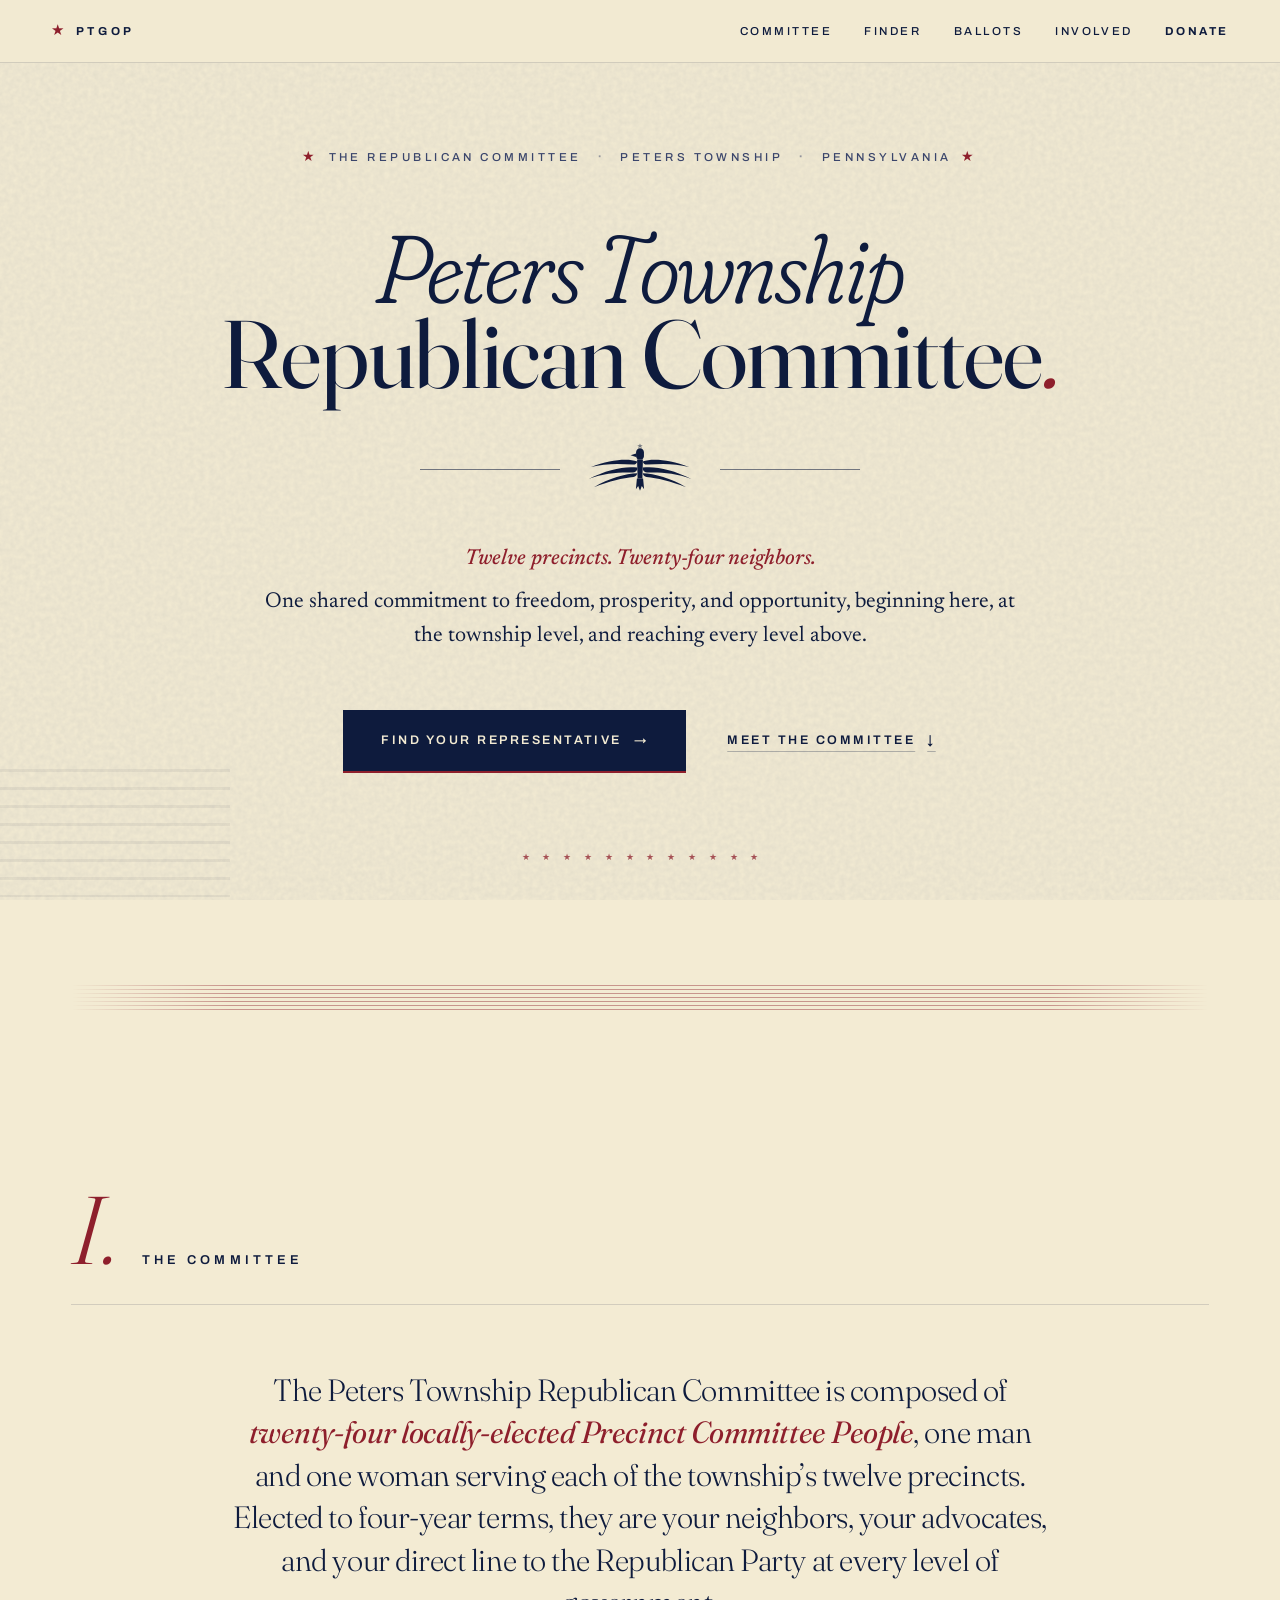
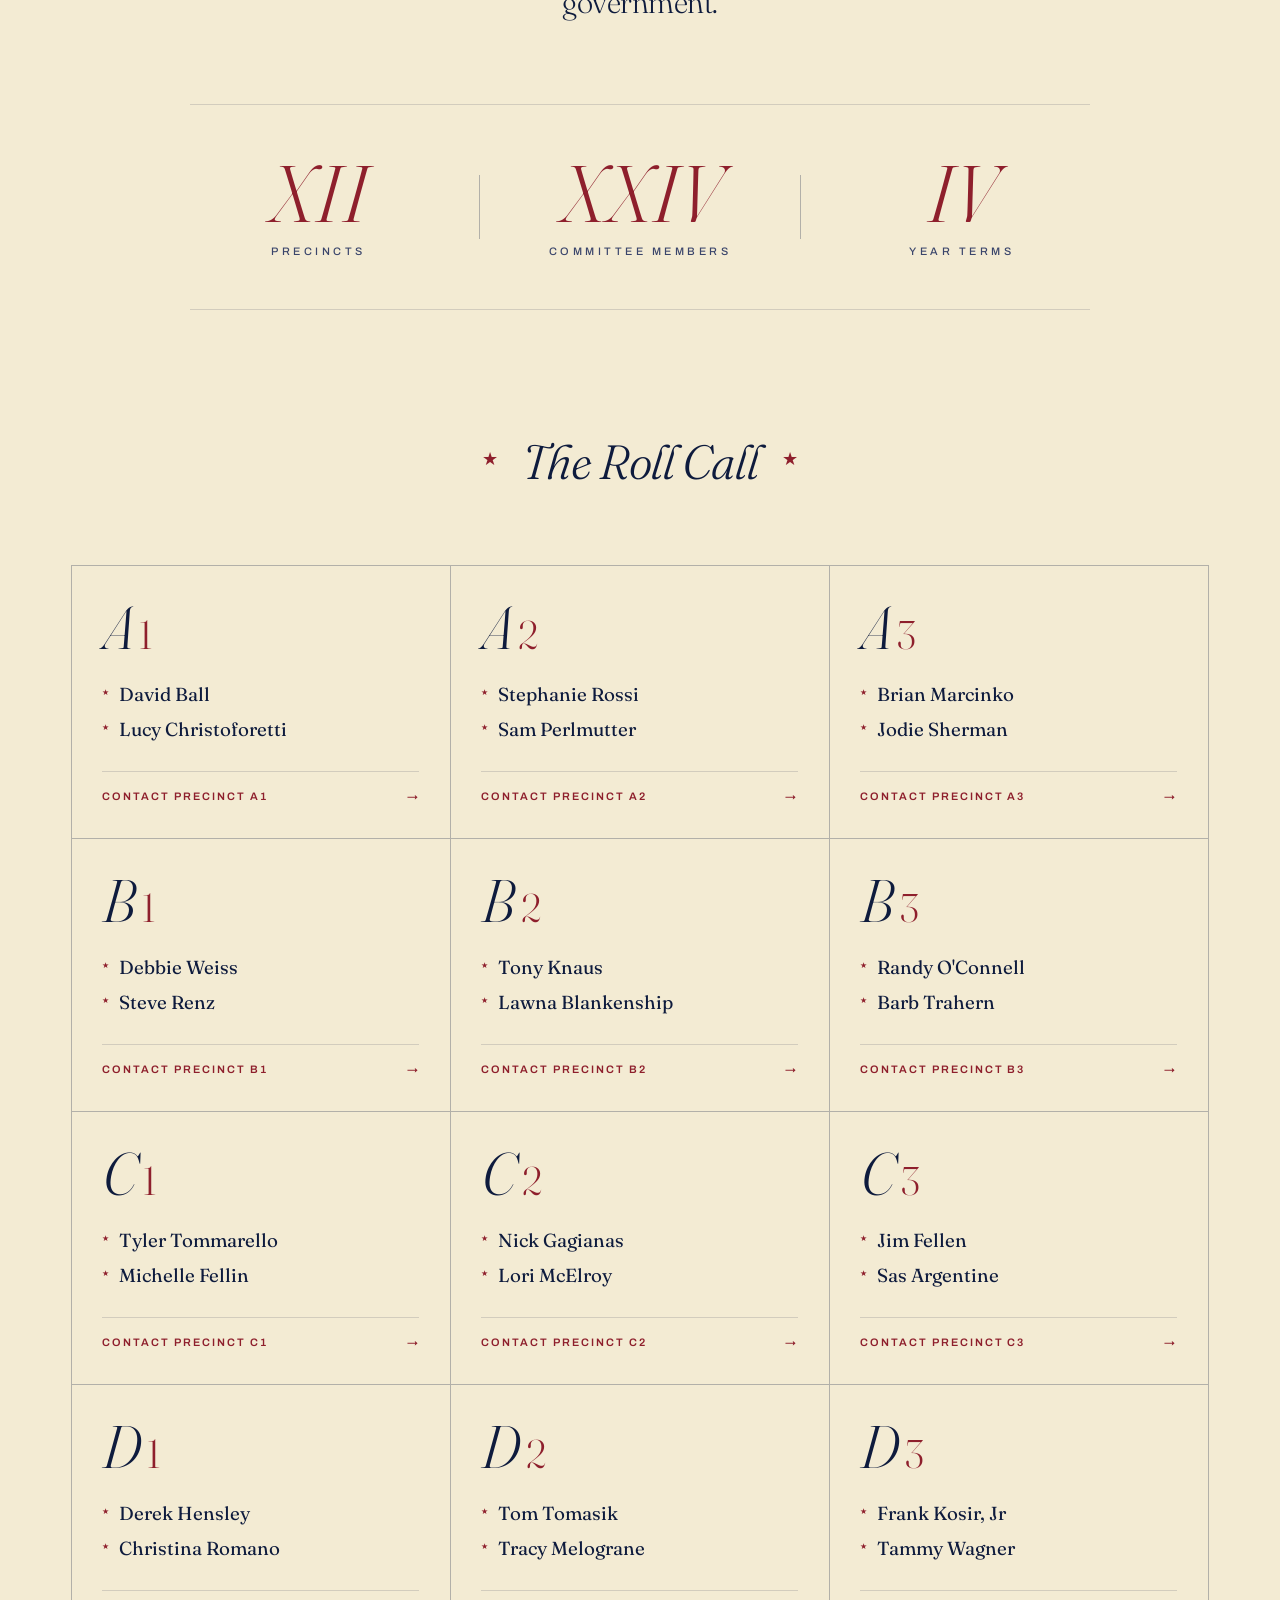
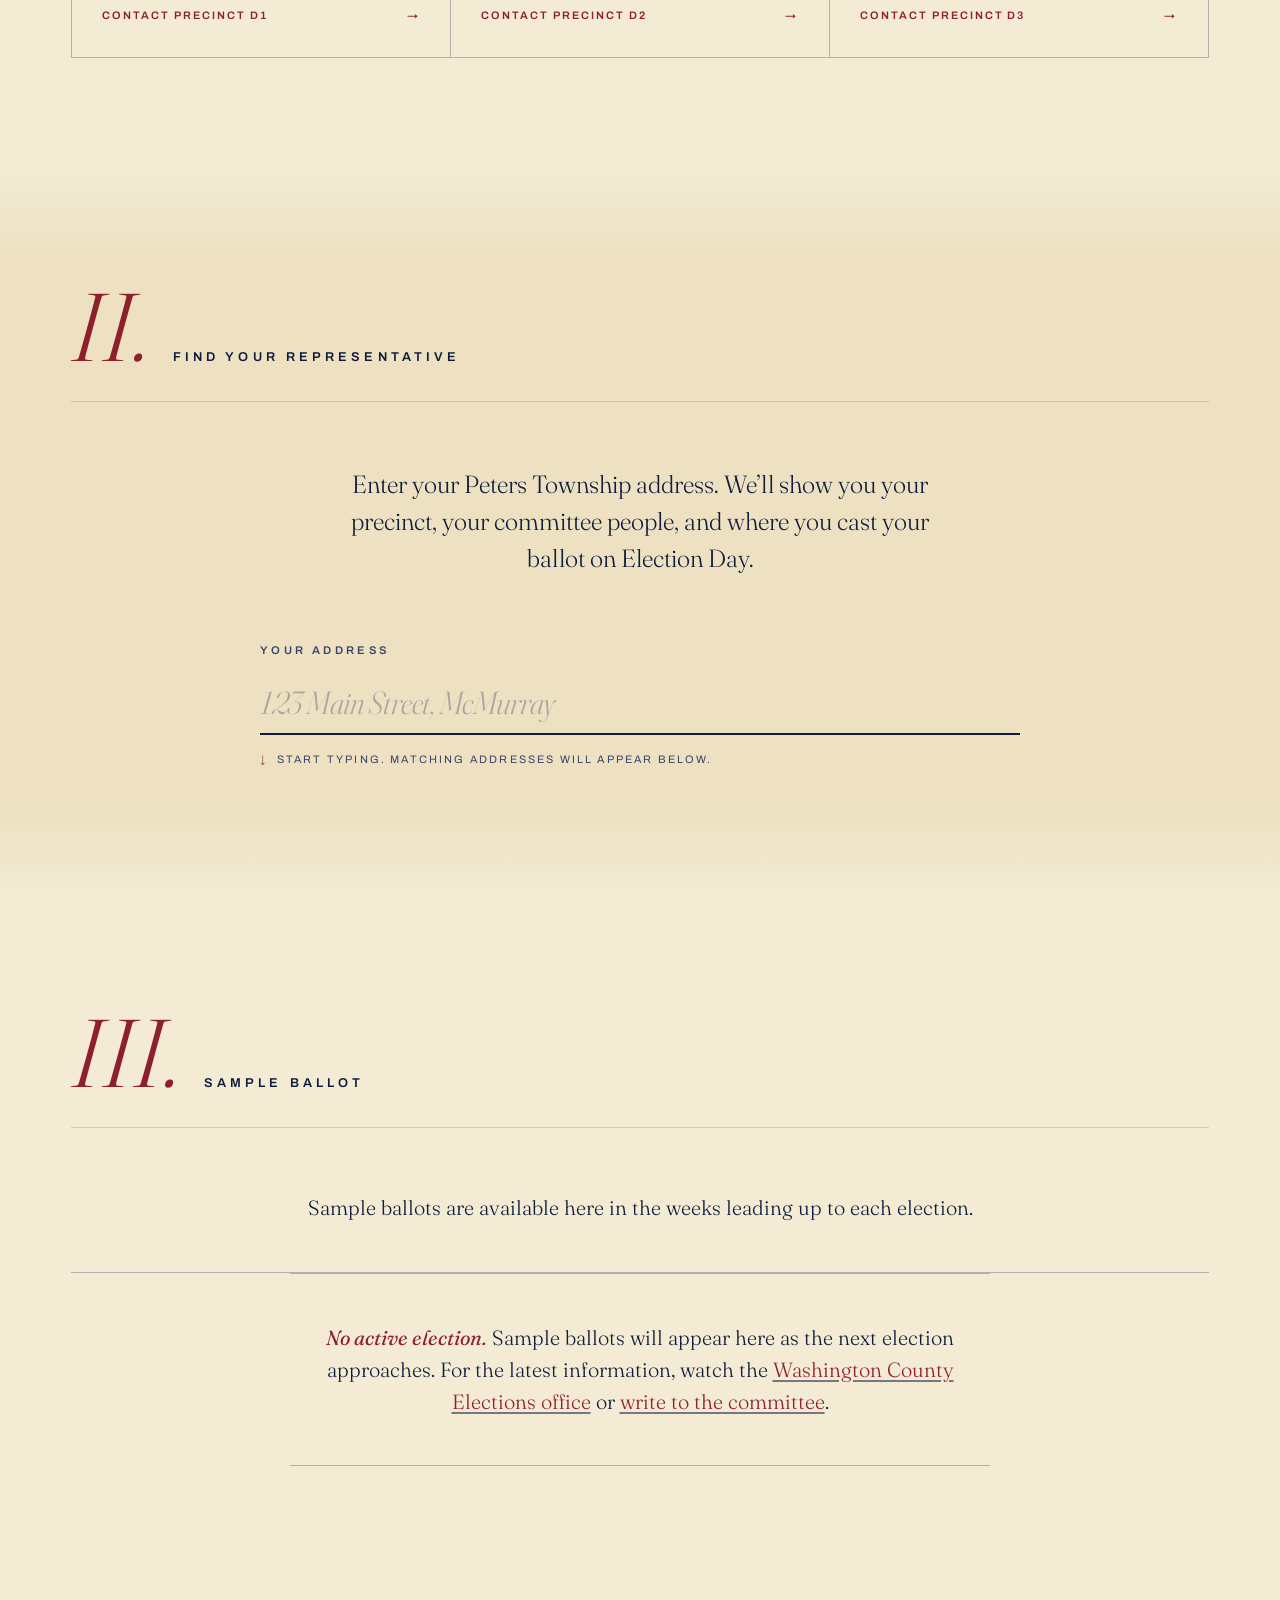
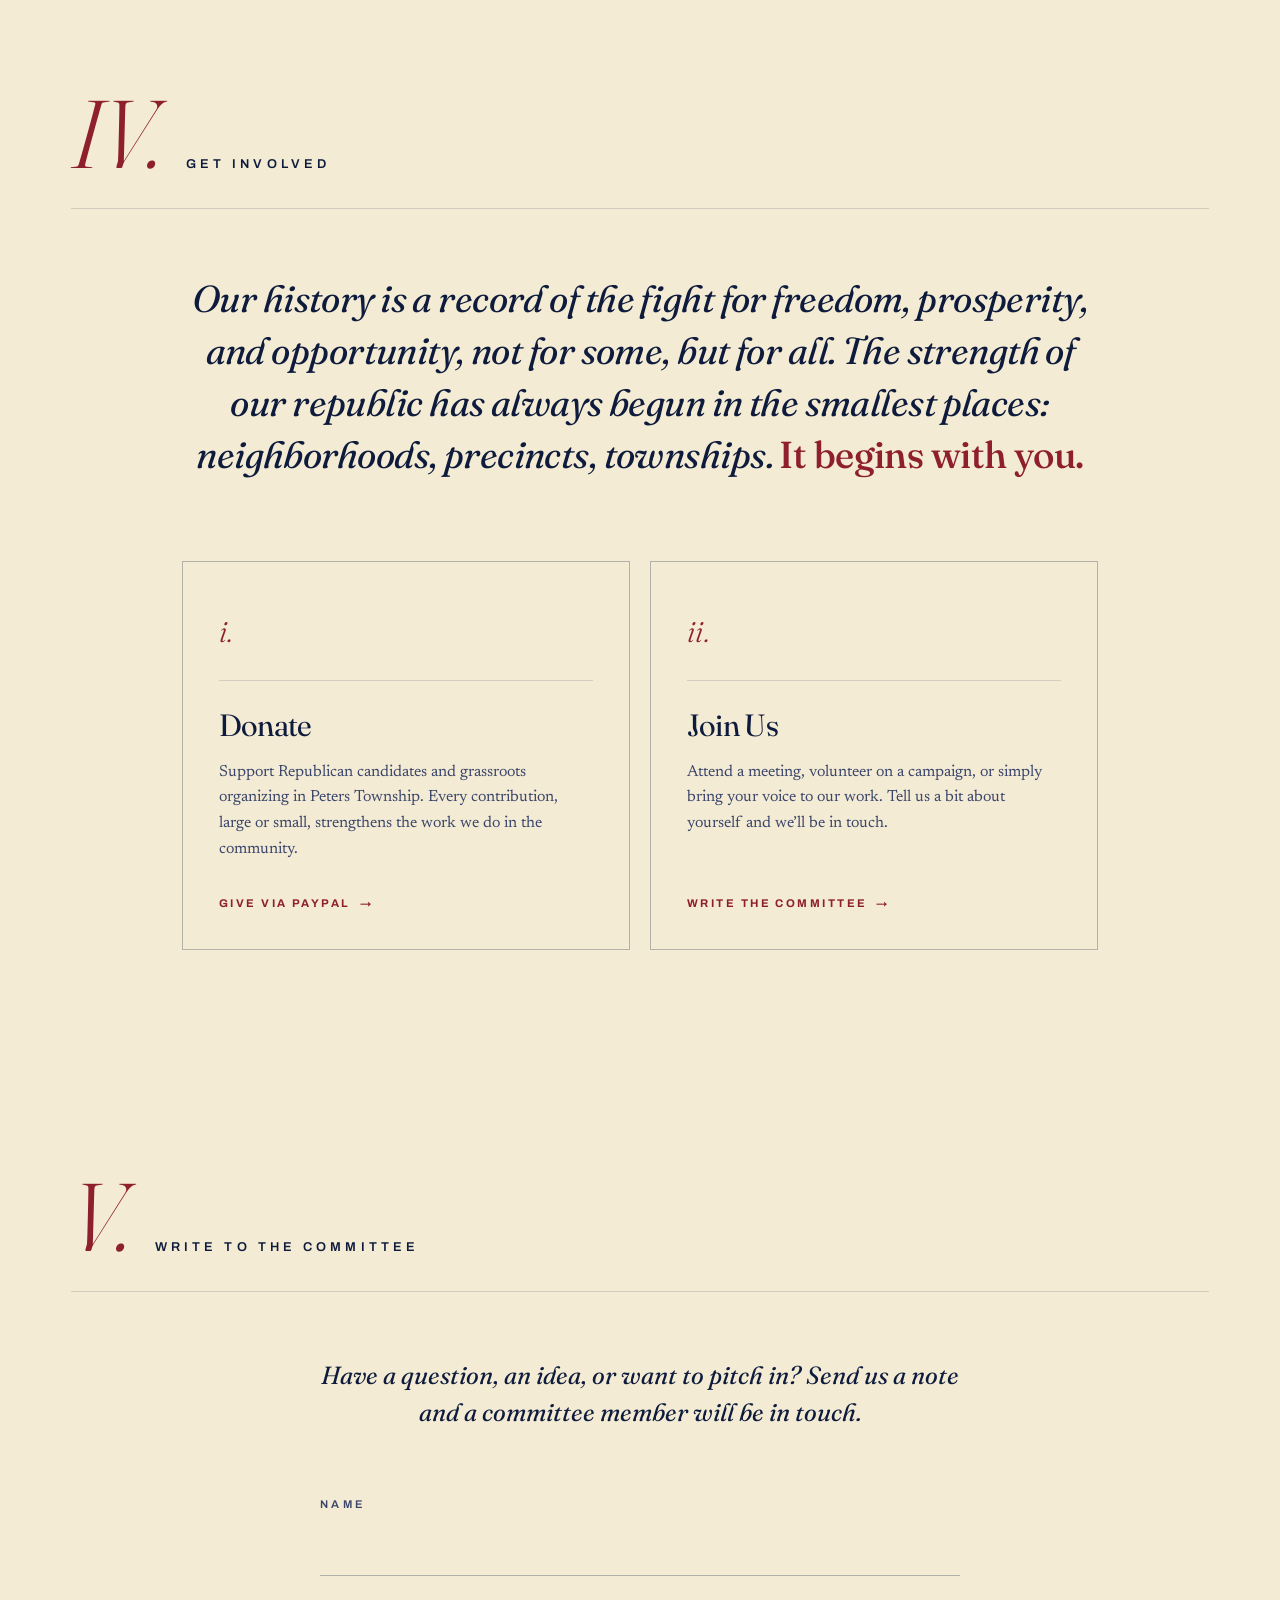
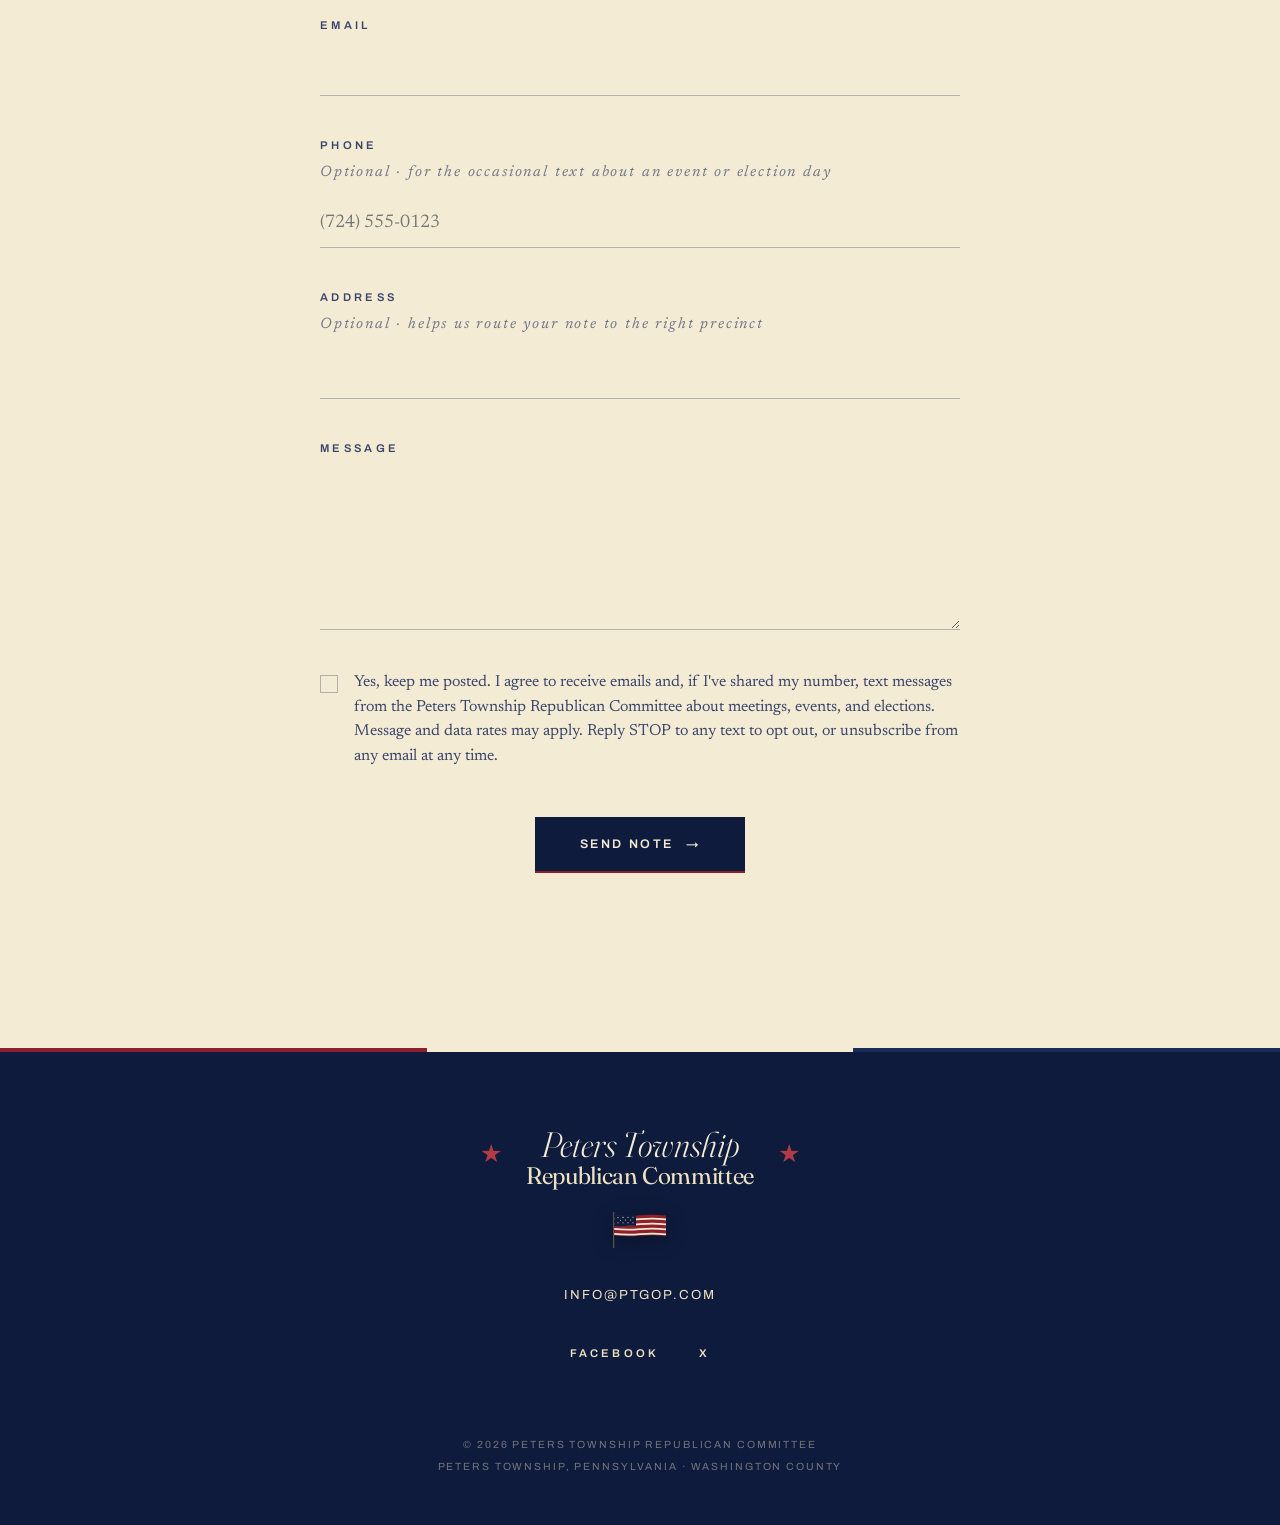
==== commit 059a2ec5: "Sync contact form to Brevo with phone field and consent opt-in The WordPress site fed Brevo; the sta" ====
--- a/index.html
+++ b/index.html
@@ -322,7 +322,7 @@
 
     <form class="contact-form reveal"
           id="contactForm"
-          action="https://formspree.io/f/mkokqgjg"
+          action="/api/contact"
           method="POST"
           novalidate>
       <div class="contact-field">
@@ -333,6 +333,14 @@
       <div class="contact-field">
         <label for="contactEmail" class="contact-label">Email</label>
         <input type="email" id="contactEmail" name="email" class="contact-input" required autocomplete="email">
+      </div>
+
+      <div class="contact-field">
+        <label for="contactPhone" class="contact-label">
+          Phone
+          <span class="contact-optional">Optional &middot; for the occasional text about an event or election day</span>
+        </label>
+        <input type="tel" id="contactPhone" name="phone" class="contact-input" autocomplete="tel" inputmode="tel" placeholder="(724) 555-0123">
       </div>
 
       <div class="contact-field">
@@ -348,7 +356,20 @@
         <textarea id="contactMessage" name="message" class="contact-textarea" rows="5" required></textarea>
       </div>
 
-      <!-- Honeypot: must stay empty. Bots fill it and get silently rejected by Formspree. -->
+      <div class="contact-field contact-consent">
+        <label class="contact-consent-label">
+          <input type="checkbox" id="contactConsent" name="consent" value="yes" class="contact-checkbox">
+          <span class="contact-consent-box" aria-hidden="true"></span>
+          <span class="contact-consent-text">
+            Yes, keep me posted. I agree to receive emails and, if I've shared my number, text messages
+            from the Peters Township Republican Committee about meetings, events, and elections.
+            Message and data rates may apply. Reply STOP to any text to opt out, or unsubscribe
+            from any email at any time.
+          </span>
+        </label>
+      </div>
+
+      <!-- Honeypot: must stay empty. Bots fill it and the Worker quietly drops the submission. -->
       <input type="text" name="_gotcha" tabindex="-1" autocomplete="off" aria-hidden="true" class="contact-honeypot">
 
       <div class="contact-submit">
--- a/styles.css
+++ b/styles.css
@@ -1154,6 +1154,63 @@
   min-height: 140px;
 }
 
+.contact-consent {
+  margin-bottom: 2.5rem;
+}
+.contact-consent-label {
+  display: grid;
+  grid-template-columns: auto 1fr;
+  gap: 0 1rem;
+  align-items: start;
+  cursor: pointer;
+}
+.contact-checkbox {
+  position: absolute;
+  opacity: 0;
+  width: 1px;
+  height: 1px;
+  margin: 0;
+  pointer-events: none;
+}
+.contact-consent-box {
+  display: block;
+  width: 1.15rem;
+  height: 1.15rem;
+  margin-top: 0.3rem;
+  border: 1.5px solid var(--rule-2);
+  background: transparent;
+  position: relative;
+  transition: border-color 0.3s ease, background 0.3s ease;
+}
+.contact-consent-box::after {
+  content: "";
+  position: absolute;
+  inset: 0.2rem;
+  background: var(--cream);
+  transform: scale(0);
+  transition: transform 0.2s cubic-bezier(0.2, 0.6, 0.2, 1);
+}
+.contact-checkbox:checked + .contact-consent-box {
+  border-color: var(--ink);
+  background: var(--ink);
+}
+.contact-checkbox:checked + .contact-consent-box::after {
+  transform: scale(1);
+}
+.contact-checkbox:focus-visible + .contact-consent-box {
+  outline: 2px solid var(--blood);
+  outline-offset: 3px;
+}
+.contact-consent-label:hover .contact-consent-box {
+  border-color: var(--ink-soft);
+}
+.contact-consent-text {
+  font-family: var(--body);
+  font-size: 1rem;
+  line-height: 1.55;
+  color: var(--ink-soft);
+}
+
 .contact-honeypot {
   position: absolute;
   left: -9999px;
@@ -1777,7 +1834,7 @@
 }
 @media (max-width: 600px) {
   .ballot-tool-label { display: none; }
-  .ballot-tool { padding: 0.55rem 0.7rem; }
+  .ballot-tool { padding: 0.45rem 0.55rem; }
 }
 
 .ballot-viewer-stage {
@@ -1926,6 +1983,98 @@
   color: var(--blood);
   margin-right: 0.4rem;
   font-style: normal;
+}
+
+/* =========================================================
+   BALLOT VIEWER - mobile optimization
+   Goal: give the ballot image as much vertical and horizontal
+   room as possible. Header collapses to a single line, the
+   election sub-line + review note are dropped, side nav becomes
+   a thin overlay on the image, and the page sizes to fill the
+   stage instead of an absolute calc().
+   ========================================================= */
+
+@media (max-width: 640px) {
+  /* Full-bleed frame on phones */
+  .ballot-viewer-frame {
+    width: 100vw;
+    max-width: 100vw;
+    max-height: 100vh;
+    border: 0;
+  }
+  .ballot-viewer-frame::before,
+  .ballot-viewer-frame::after { display: none; }
+
+  /* Single-line header: just the precinct title + tools.
+     Eyebrow + sub-line are noise on a small screen — the user
+     already chose this precinct one tap ago. */
+  .ballot-viewer-header {
+    padding: 0.7rem 0.85rem;
+    gap: 0.6rem;
+    align-items: center;
+  }
+  .ballot-viewer-eyebrow,
+  .ballot-viewer-sub { display: none; }
+  .ballot-viewer-title {
+    font-size: 1.55rem;
+    line-height: 1;
+  }
+
+  /* Tools: icon-only, slightly smaller */
+  .ballot-viewer-tools { gap: 0.35rem; }
+  .ballot-tool {
+    padding: 0.4rem 0.55rem;
+    min-width: 36px;
+    justify-content: center;
+  }
+
+  /* Stage becomes single column; side nav overlays the image */
+  .ballot-viewer-stage {
+    grid-template-columns: 1fr;
+  }
+  .ballot-page-wrap {
+    padding: 0.5rem;
+  }
+  .ballot-page {
+    max-height: 100%;
+  }
+  .ballot-nav {
+    position: absolute;
+    top: 50%;
+    transform: translateY(-50%);
+    width: 38px;
+    height: 60px;
+    border: 0;
+    background: color-mix(in srgb, var(--cream) 82%, transparent);
+    -webkit-backdrop-filter: blur(4px);
+    backdrop-filter: blur(4px);
+    box-shadow: 0 2px 8px -2px rgba(0,0,0,0.18);
+    z-index: 2;
+  }
+  .ballot-nav-prev { left: 0;  border-radius: 0 4px 4px 0; }
+  .ballot-nav-next { right: 0; border-radius: 4px 0 0 4px; border-left: 0; }
+  .ballot-nav:disabled { opacity: 0.2; }
+
+  /* Zoom toggle: smaller and tucked to the corner */
+  .ballot-zoom-toggle {
+    width: 32px;
+    height: 32px;
+    top: 0.5rem;
+    right: 0.5rem;
+    font-size: 0.95rem;
+  }
+
+  /* Footer: pager only, no review note (kept on desktop) */
+  .ballot-viewer-footer {
+    padding: 0.55rem 0.75rem 0.75rem;
+    gap: 0;
+  }
+  .ballot-viewer-note { display: none; }
+  .ballot-pager-dot {
+    width: 28px;
+    height: 28px;
+    font-size: 0.7rem;
+  }
 }
 
 /* =========================================================
